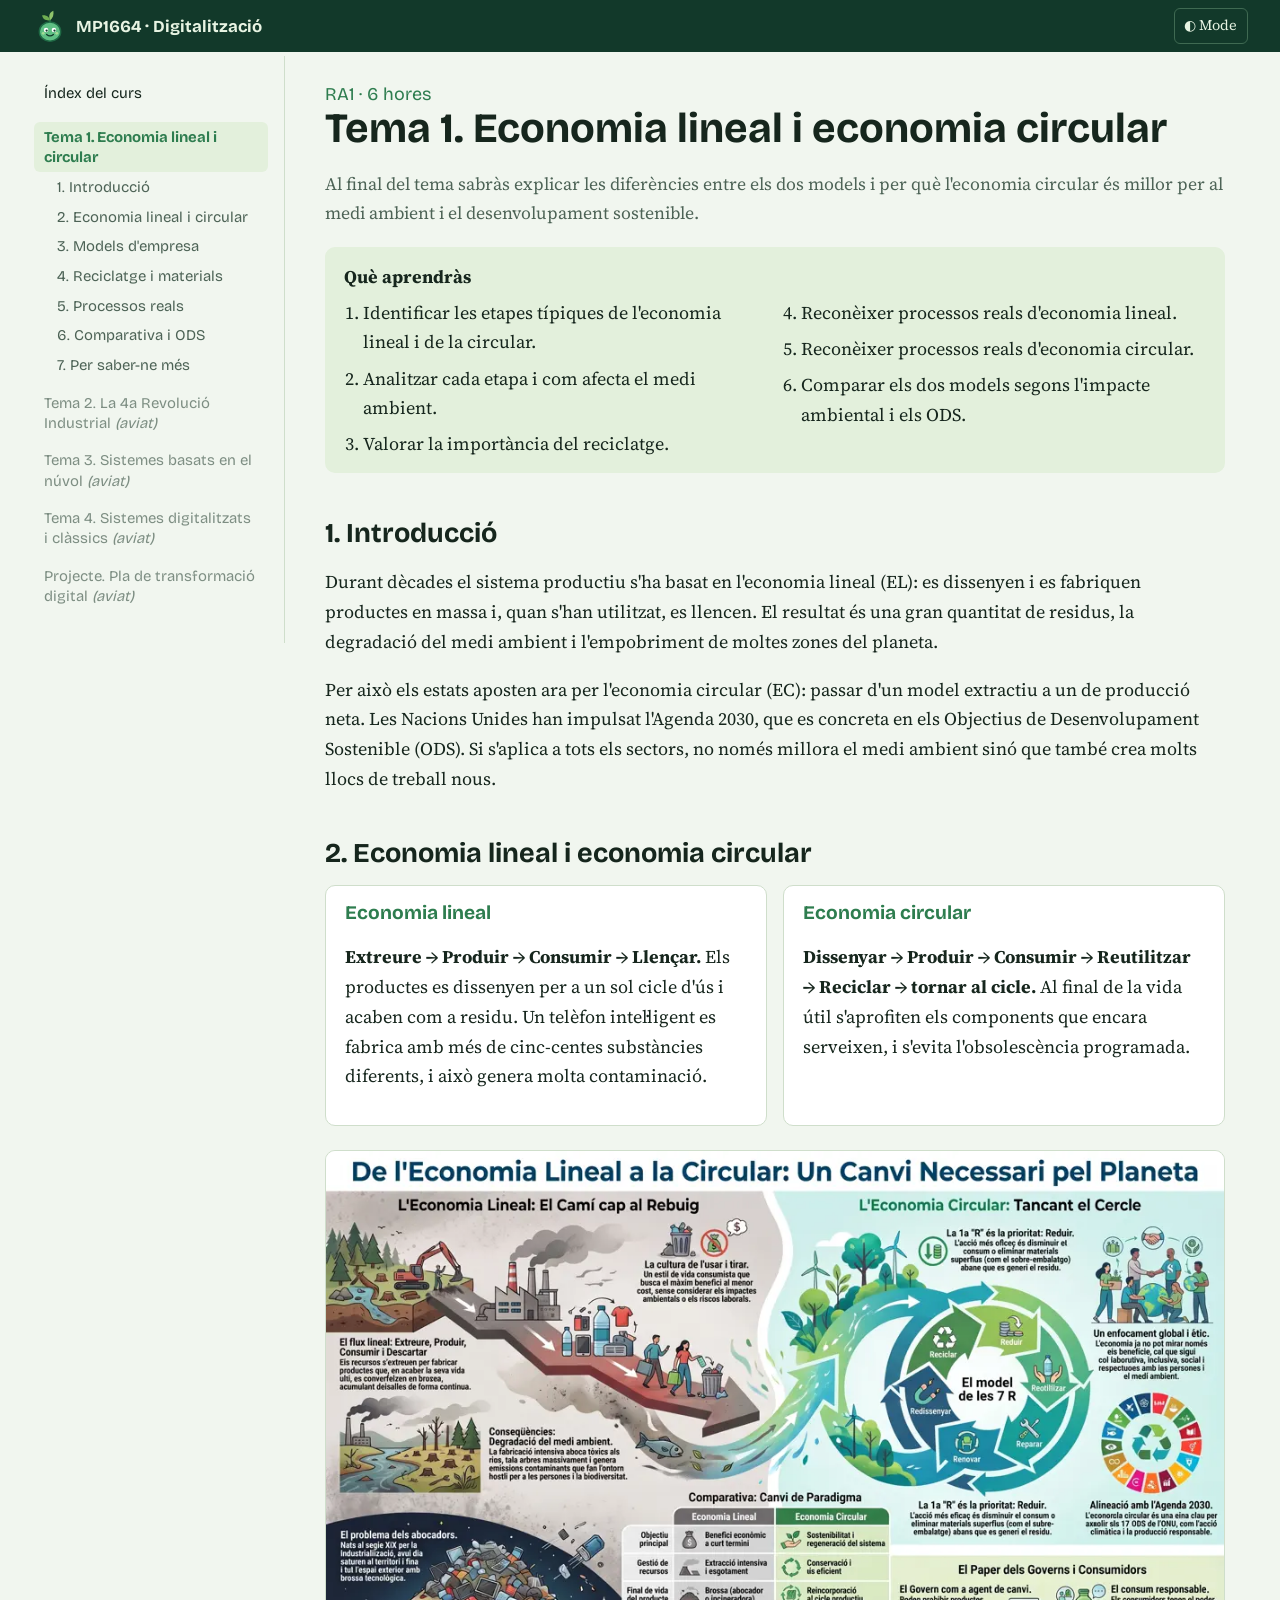
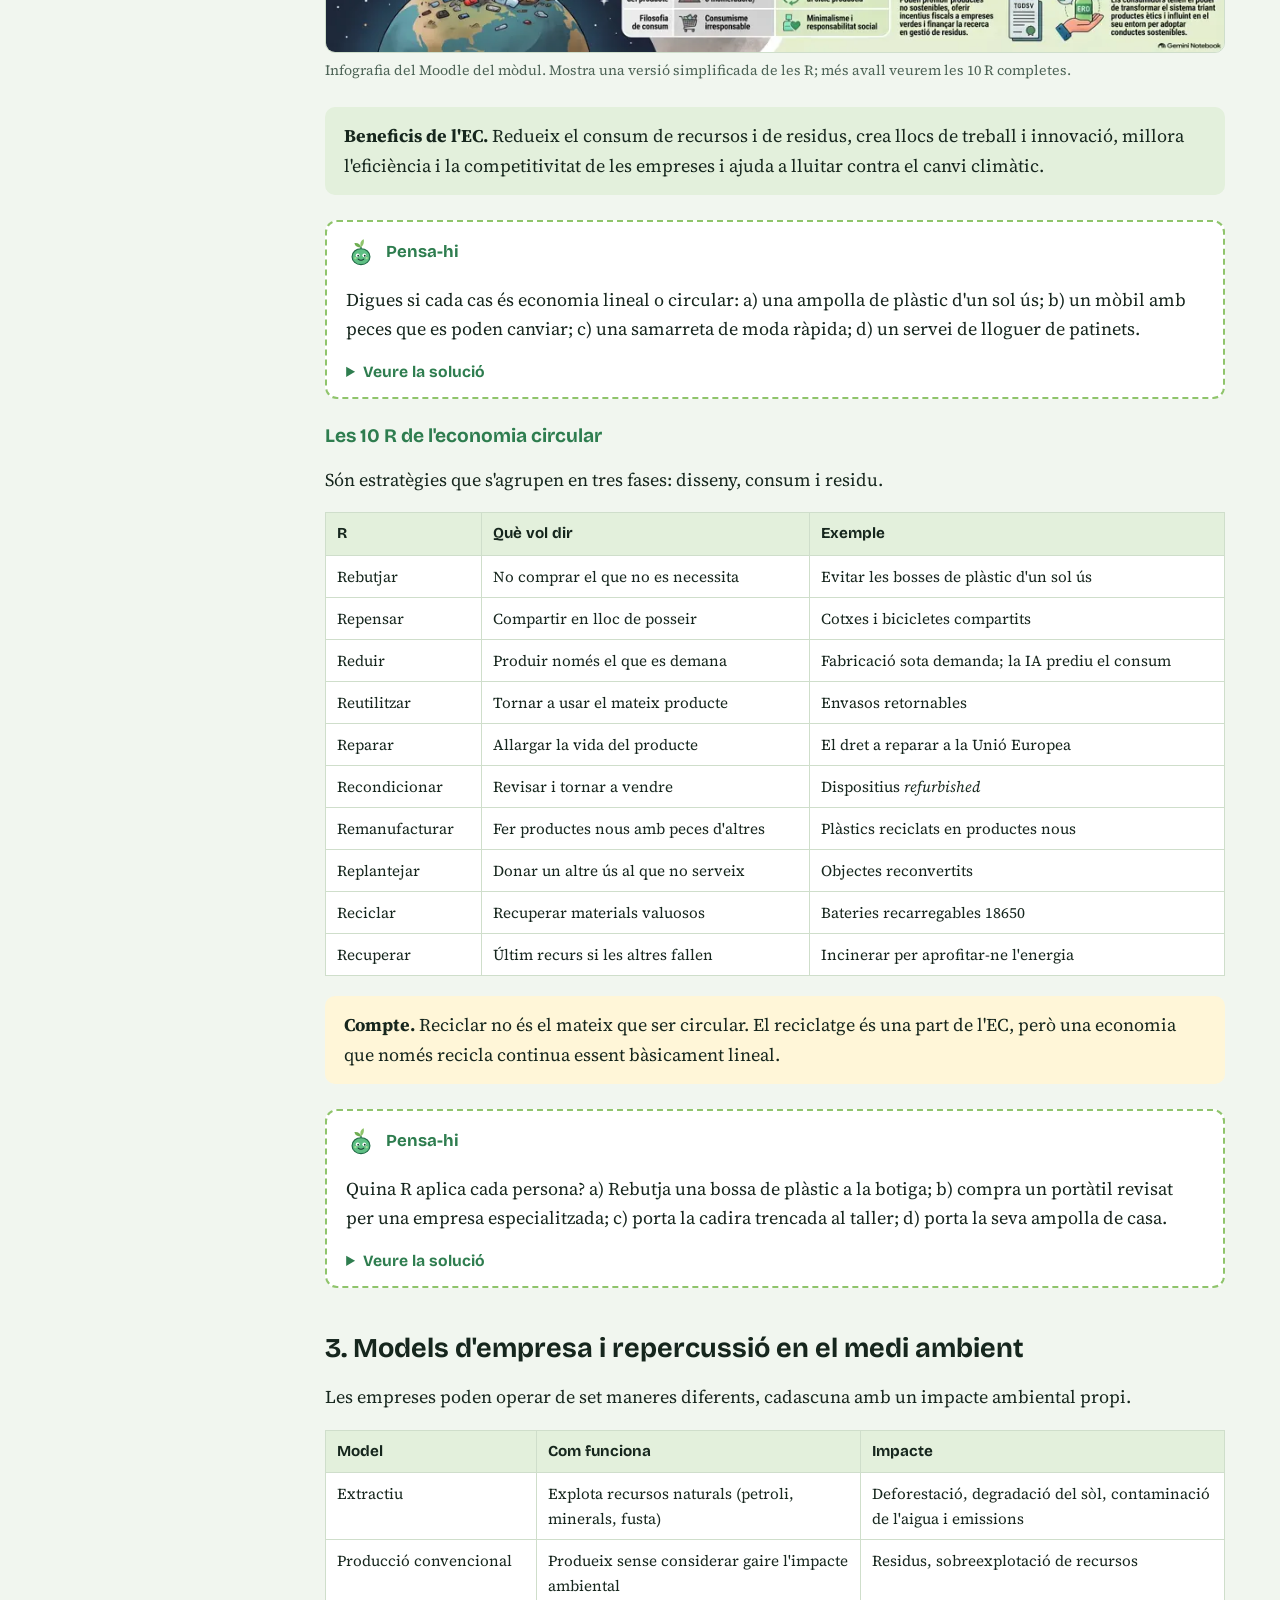
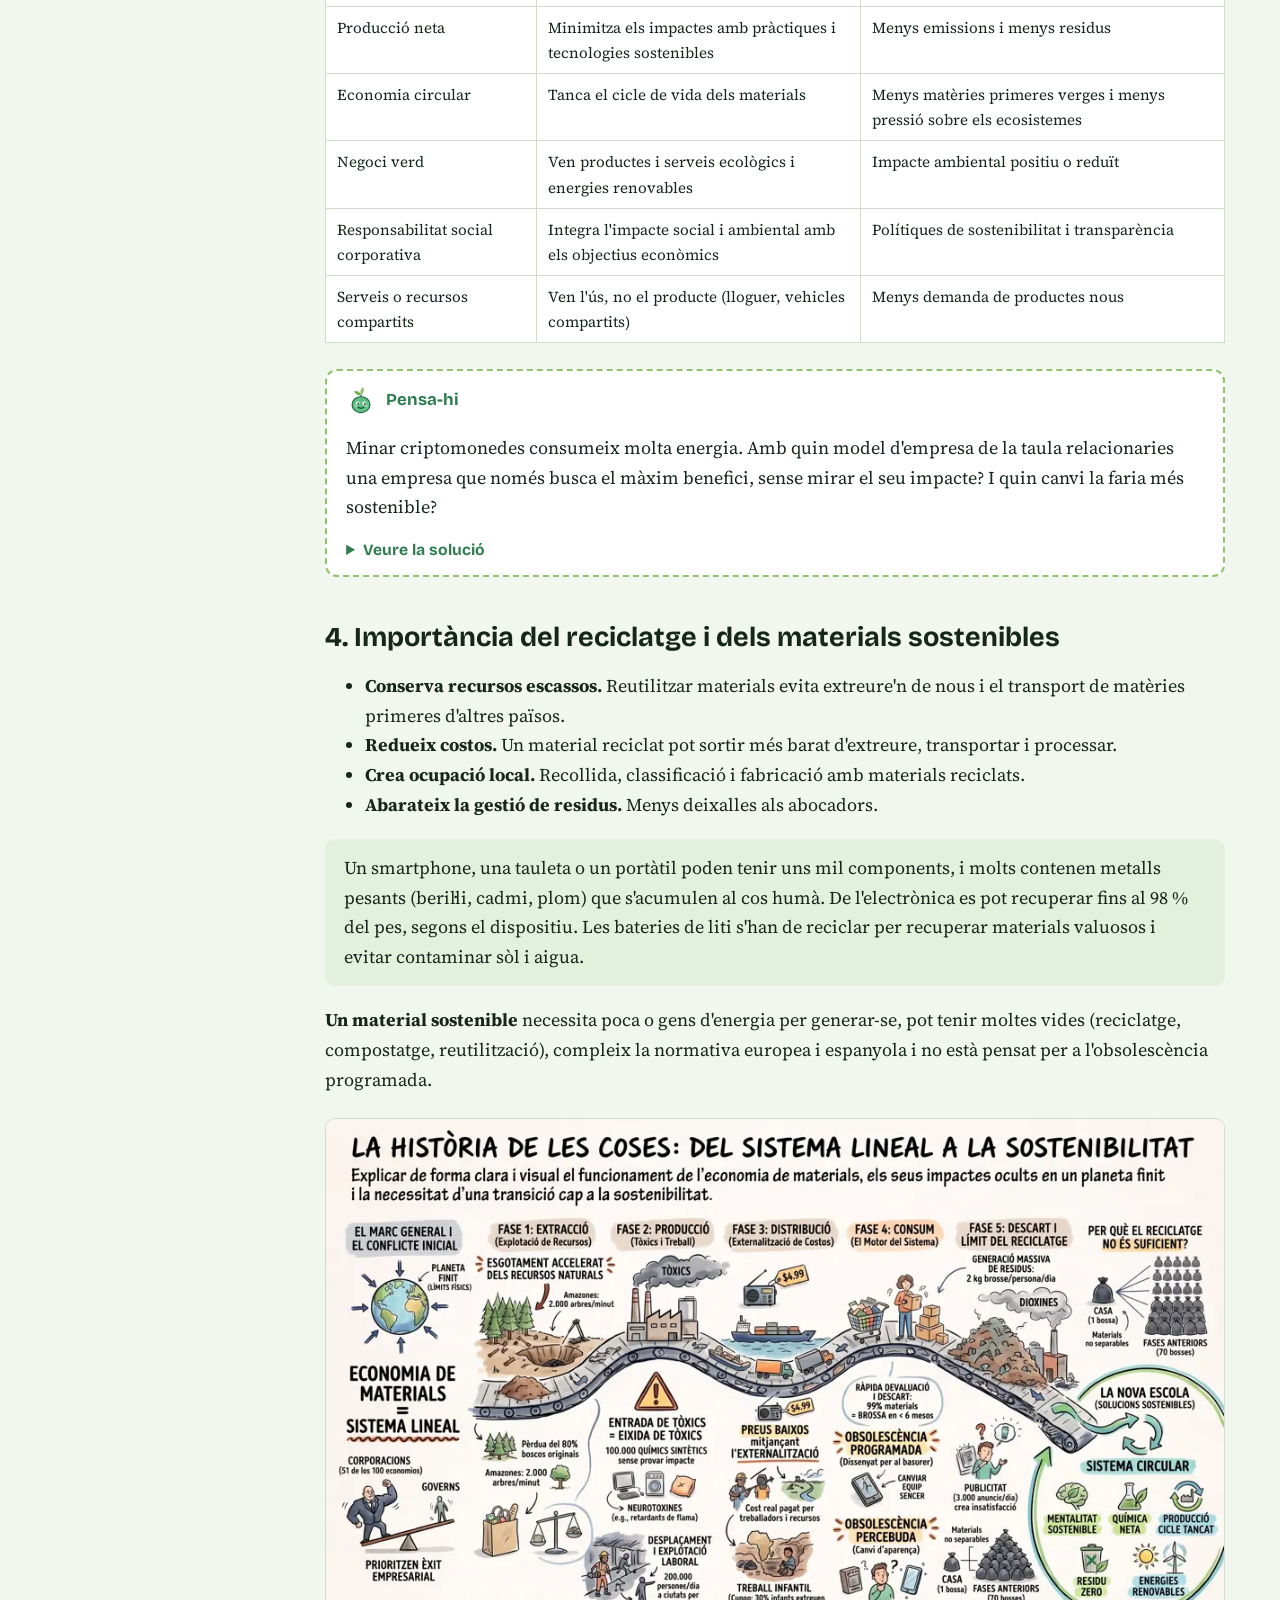
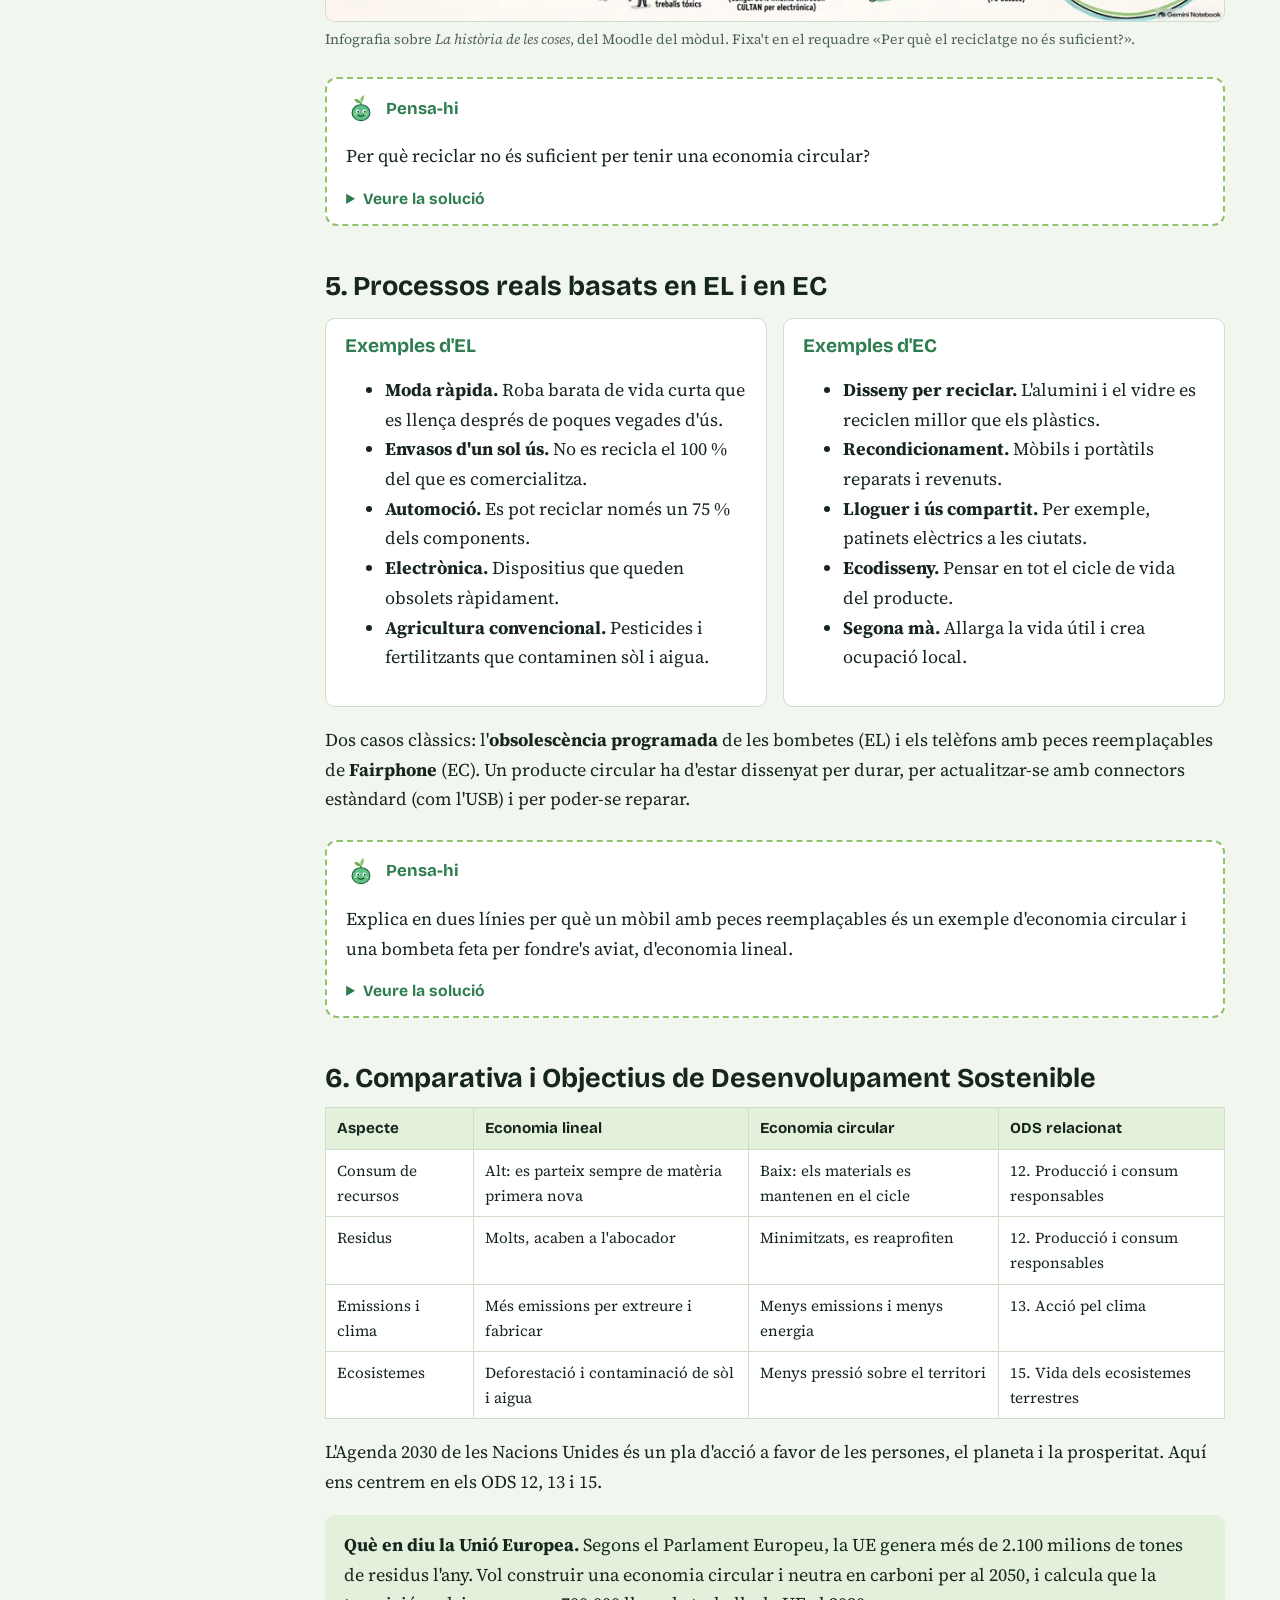
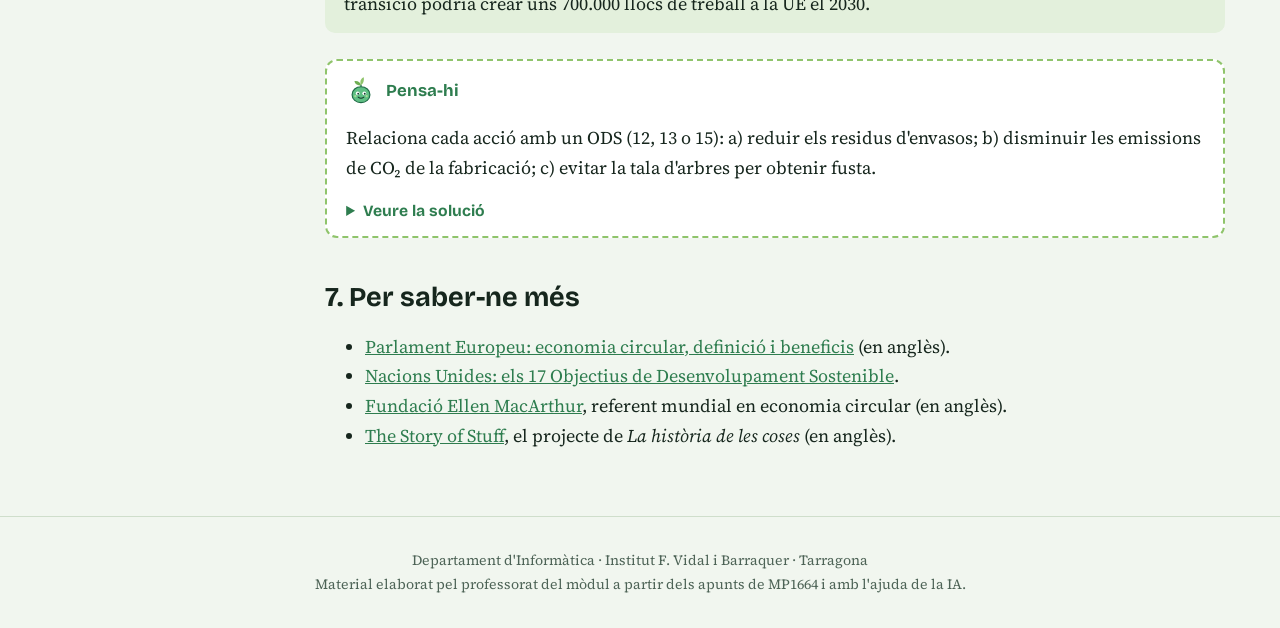
==== tema-1/index.html @ 745e25fe "primera versió de la web amb el tema 1" ====
<!DOCTYPE html>
<html lang="ca"><head><meta charset="utf-8">
<link rel="icon" href="../assets/img/brot.svg" type="image/svg+xml">
<meta name="viewport" content="width=device-width, initial-scale=1, viewport-fit=cover">
<title>Tema 1. Economia lineal i circular | MP1664</title>
<link rel="stylesheet" href="https://fonts.googleapis.com/css2?family=Bricolage+Grotesque:wght@500;700&family=Source+Serif+4:wght@400;600&display=swap">
<link rel="stylesheet" href="../assets/css/estils.css">
</head>
<body>
<svg width="0" height="0" style="position:absolute" aria-hidden="true"><symbol id="brot" viewBox="0 0 64 64">
<path d="M32 22c-3-8-1-14 6-17 1 8-1 13-6 17z" fill="#8fc46b"/><path d="M32 22c-1-6-6-10-14-9 1 7 7 10 14 9z" fill="#6fae52"/><path d="M32 22v7" stroke="#2e7d4f" stroke-width="2.5" stroke-linecap="round"/>
<ellipse cx="32" cy="42" rx="19" ry="17" fill="#5fbf84" stroke="#1f6a45" stroke-width="2.5"/>
<circle cx="25" cy="39" r="4" fill="#fff"/><circle cx="39" cy="39" r="4" fill="#fff"/><circle cx="26" cy="40" r="2" fill="#12392a"/><circle cx="40" cy="40" r="2" fill="#12392a"/>
<path d="M26 47q6 5 12 0" stroke="#12392a" stroke-width="2.2" fill="none" stroke-linecap="round"/><circle cx="20" cy="45" r="2.5" fill="#b6e39a" opacity=".8"/><circle cx="44" cy="45" r="2.5" fill="#b6e39a" opacity=".8"/></symbol></svg>
<header class="top">
<button id="mb" aria-label="Obre o tanca el menú">☰</button>
<a class="brand" href="../"><svg width="36" height="36" role="img" aria-label="Brot, la mascota del mòdul"><use href="#brot"/></svg>MP1664 · Digitalització</a>
<button id="th" aria-label="Canvia el mode clar o fosc">◐ Mode</button>
</header>
<div class="shell">
<aside id="side" aria-label="Navegació del curs">
<a href="../">Índex del curs</a>
<a class="t" href="../tema-1/" aria-current="page">Tema 1. Economia lineal i circular</a>
<div class="sub"><a href="../tema-1/#s1">1. Introducció</a><a href="../tema-1/#s2">2. Economia lineal i circular</a><a href="../tema-1/#s3">3. Models d'empresa</a><a href="../tema-1/#s4">4. Reciclatge i materials</a><a href="../tema-1/#s5">5. Processos reals</a><a href="../tema-1/#s6">6. Comparativa i ODS</a><a href="../tema-1/#s7">7. Per saber-ne més</a></div>
<div class="soon">Tema 2. La 4a Revolució Industrial <i>(aviat)</i></div>
<div class="soon">Tema 3. Sistemes basats en el núvol <i>(aviat)</i></div>
<div class="soon">Tema 4. Sistemes digitalitzats i clàssics <i>(aviat)</i></div>
<div class="soon">Projecte. Pla de transformació digital <i>(aviat)</i></div>
</aside>
<main><article class="pad">
<p class="sans" style="margin:0;color:var(--g)">RA1 · 6 hores</p>
<h1>Tema 1. Economia lineal i economia circular</h1>
<p class="lead">Al final del tema sabràs explicar les diferències entre els dos models i per què l'economia circular és millor per al medi ambient i el desenvolupament sostenible.</p>
<div class="box"><b>Què aprendràs</b>
<ol class="rs" style="margin:.4rem 0 0"><li>Identificar les etapes típiques de l'economia lineal i de la circular.</li><li>Analitzar cada etapa i com afecta el medi ambient.</li><li>Valorar la importància del reciclatge.</li><li>Reconèixer processos reals d'economia lineal.</li><li>Reconèixer processos reals d'economia circular.</li><li>Comparar els dos models segons l'impacte ambiental i els ODS.</li></ol></div>

<h2 id="s1">1. Introducció</h2>
<p>Durant dècades el sistema productiu s'ha basat en l'economia lineal (EL): es dissenyen i es fabriquen productes en massa i, quan s'han utilitzat, es llencen. El resultat és una gran quantitat de residus, la degradació del medi ambient i l'empobriment de moltes zones del planeta.</p>
<p>Per això els estats aposten ara per l'economia circular (EC): passar d'un model extractiu a un de producció neta. Les Nacions Unides han impulsat l'Agenda 2030, que es concreta en els Objectius de Desenvolupament Sostenible (ODS). Si s'aplica a tots els sectors, no només millora el medi ambient sinó que també crea molts llocs de treball nous.</p>

<h2 id="s2">2. Economia lineal i economia circular</h2>
<div class="cmp">
<div><h3>Economia lineal</h3><p><b>Extreure → Produir → Consumir → Llençar.</b> Els productes es dissenyen per a un sol cicle d'ús i acaben com a residu. Un telèfon intel·ligent es fabrica amb més de cinc-centes substàncies diferents, i això genera molta contaminació.</p></div>
<div><h3>Economia circular</h3><p><b>Dissenyar → Produir → Consumir → Reutilitzar → Reciclar → tornar al cicle.</b> Al final de la vida útil s'aprofiten els components que encara serveixen, i s'evita l'obsolescència programada.</p></div></div>
<figure><img src="../assets/img/economia-lineal-vs-circular.webp" alt="Infografia que compara el camí de l'economia lineal (extreure, produir, consumir i descartar) amb el cercle de l'economia circular, amb una taula comparativa" loading="lazy"><figcaption>Infografia del Moodle del mòdul. Mostra una versió simplificada de les R; més avall veurem les 10 R completes.</figcaption></figure>
<div class="box"><b>Beneficis de l'EC.</b> Redueix el consum de recursos i de residus, crea llocs de treball i innovació, millora l'eficiència i la competitivitat de les empreses i ajuda a lluitar contra el canvi climàtic.</div>
<div class="ex"><div class="h"><svg width="30" height="30" aria-hidden="true"><use href="#brot"/></svg>Pensa-hi</div>
<p>Digues si cada cas és economia lineal o circular: a) una ampolla de plàstic d'un sol ús; b) un mòbil amb peces que es poden canviar; c) una samarreta de moda ràpida; d) un servei de lloguer de patinets.</p>
<details><summary>Veure la solució</summary><div>a) Lineal. b) Circular. c) Lineal. d) Circular: es comparteix el producte en lloc de fabricar-ne un per persona.</div></details></div>

<h3>Les 10 R de l'economia circular</h3>
<p>Són estratègies que s'agrupen en tres fases: disseny, consum i residu.</p>
<div class="scroll"><table><tr><th>R</th><th>Què vol dir</th><th>Exemple</th></tr>
<tr><td>Rebutjar</td><td>No comprar el que no es necessita</td><td>Evitar les bosses de plàstic d'un sol ús</td></tr>
<tr><td>Repensar</td><td>Compartir en lloc de posseir</td><td>Cotxes i bicicletes compartits</td></tr>
<tr><td>Reduir</td><td>Produir només el que es demana</td><td>Fabricació sota demanda; la IA prediu el consum</td></tr>
<tr><td>Reutilitzar</td><td>Tornar a usar el mateix producte</td><td>Envasos retornables</td></tr>
<tr><td>Reparar</td><td>Allargar la vida del producte</td><td>El dret a reparar a la Unió Europea</td></tr>
<tr><td>Recondicionar</td><td>Revisar i tornar a vendre</td><td>Dispositius <i>refurbished</i></td></tr>
<tr><td>Remanufacturar</td><td>Fer productes nous amb peces d'altres</td><td>Plàstics reciclats en productes nous</td></tr>
<tr><td>Replantejar</td><td>Donar un altre ús al que no serveix</td><td>Objectes reconvertits</td></tr>
<tr><td>Reciclar</td><td>Recuperar materials valuosos</td><td>Bateries recarregables 18650</td></tr>
<tr><td>Recuperar</td><td>Últim recurs si les altres fallen</td><td>Incinerar per aprofitar-ne l'energia</td></tr></table></div>
<div class="box w"><b>Compte.</b> Reciclar no és el mateix que ser circular. El reciclatge és una part de l'EC, però una economia que només recicla continua essent bàsicament lineal.</div>
<div class="ex"><div class="h"><svg width="30" height="30" aria-hidden="true"><use href="#brot"/></svg>Pensa-hi</div>
<p>Quina R aplica cada persona? a) Rebutja una bossa de plàstic a la botiga; b) compra un portàtil revisat per una empresa especialitzada; c) porta la cadira trencada al taller; d) porta la seva ampolla de casa.</p>
<details><summary>Veure la solució</summary><div>a) Rebutjar. b) Recondicionar. c) Reparar. d) Reutilitzar.</div></details></div>

<h2 id="s3">3. Models d'empresa i repercussió en el medi ambient</h2>
<p>Les empreses poden operar de set maneres diferents, cadascuna amb un impacte ambiental propi.</p>
<div class="scroll"><table><tr><th>Model</th><th>Com funciona</th><th>Impacte</th></tr>
<tr><td>Extractiu</td><td>Explota recursos naturals (petroli, minerals, fusta)</td><td>Deforestació, degradació del sòl, contaminació de l'aigua i emissions</td></tr>
<tr><td>Producció convencional</td><td>Produeix sense considerar gaire l'impacte ambiental</td><td>Residus, sobreexplotació de recursos</td></tr>
<tr><td>Producció neta</td><td>Minimitza els impactes amb pràctiques i tecnologies sostenibles</td><td>Menys emissions i menys residus</td></tr>
<tr><td>Economia circular</td><td>Tanca el cicle de vida dels materials</td><td>Menys matèries primeres verges i menys pressió sobre els ecosistemes</td></tr>
<tr><td>Negoci verd</td><td>Ven productes i serveis ecològics i energies renovables</td><td>Impacte ambiental positiu o reduït</td></tr>
<tr><td>Responsabilitat social corporativa</td><td>Integra l'impacte social i ambiental amb els objectius econòmics</td><td>Polítiques de sostenibilitat i transparència</td></tr>
<tr><td>Serveis o recursos compartits</td><td>Ven l'ús, no el producte (lloguer, vehicles compartits)</td><td>Menys demanda de productes nous</td></tr></table></div>
<div class="ex"><div class="h"><svg width="30" height="30" aria-hidden="true"><use href="#brot"/></svg>Pensa-hi</div>
<p>Minar criptomonedes consumeix molta energia. Amb quin model d'empresa de la taula relacionaries una empresa que només busca el màxim benefici, sense mirar el seu impacte? I quin canvi la faria més sostenible?</p>
<details><summary>Veure la solució</summary><div>Amb el model de producció convencional (o l'extractiu, si depèn de recursos naturals). Seria més sostenible si adoptés energies renovables i equips més eficients, és a dir, un model de producció neta.</div></details></div>

<h2 id="s4">4. Importància del reciclatge i dels materials sostenibles</h2>
<ul><li><b>Conserva recursos escassos.</b> Reutilitzar materials evita extreure'n de nous i el transport de matèries primeres d'altres països.</li><li><b>Redueix costos.</b> Un material reciclat pot sortir més barat d'extreure, transportar i processar.</li><li><b>Crea ocupació local.</b> Recollida, classificació i fabricació amb materials reciclats.</li><li><b>Abarateix la gestió de residus.</b> Menys deixalles als abocadors.</li></ul>
<div class="box">Un smartphone, una tauleta o un portàtil poden tenir uns mil components, i molts contenen metalls pesants (beril·li, cadmi, plom) que s'acumulen al cos humà. De l'electrònica es pot recuperar fins al 98 % del pes, segons el dispositiu. Les bateries de liti s'han de reciclar per recuperar materials valuosos i evitar contaminar sòl i aigua.</div>
<p><b>Un material sostenible</b> necessita poca o gens d'energia per generar-se, pot tenir moltes vides (reciclatge, compostatge, reutilització), compleix la normativa europea i espanyola i no està pensat per a l'obsolescència programada.</p>
<figure><img src="../assets/img/la-historia-de-les-coses.webp" alt="Infografia de La història de les coses: les cinc fases del sistema lineal (extracció, producció, distribució, consum i descart) i per què el reciclatge no és suficient" loading="lazy"><figcaption>Infografia sobre <i>La història de les coses</i>, del Moodle del mòdul. Fixa't en el requadre «Per què el reciclatge no és suficient?».</figcaption></figure>
<div class="ex"><div class="h"><svg width="30" height="30" aria-hidden="true"><use href="#brot"/></svg>Pensa-hi</div>
<p>Per què reciclar no és suficient per tenir una economia circular?</p>
<details><summary>Veure la solució</summary><div>Perquè quan es recicla el producte ja s'ha extret, fabricat i transportat, i molts materials no es poden separar bé. L'economia circular actua abans: redueix, reutilitza i repara, i només al final recicla.</div></details></div>

<h2 id="s5">5. Processos reals basats en EL i en EC</h2>
<div class="cmp">
<div><h3>Exemples d'EL</h3><ul><li><b>Moda ràpida.</b> Roba barata de vida curta que es llença després de poques vegades d'ús.</li><li><b>Envasos d'un sol ús.</b> No es recicla el 100 % del que es comercialitza.</li><li><b>Automoció.</b> Es pot reciclar només un 75 % dels components.</li><li><b>Electrònica.</b> Dispositius que queden obsolets ràpidament.</li><li><b>Agricultura convencional.</b> Pesticides i fertilitzants que contaminen sòl i aigua.</li></ul></div>
<div><h3>Exemples d'EC</h3><ul><li><b>Disseny per reciclar.</b> L'alumini i el vidre es reciclen millor que els plàstics.</li><li><b>Recondicionament.</b> Mòbils i portàtils reparats i revenuts.</li><li><b>Lloguer i ús compartit.</b> Per exemple, patinets elèctrics a les ciutats.</li><li><b>Ecodisseny.</b> Pensar en tot el cicle de vida del producte.</li><li><b>Segona mà.</b> Allarga la vida útil i crea ocupació local.</li></ul></div></div>
<p>Dos casos clàssics: l'<b>obsolescència programada</b> de les bombetes (EL) i els telèfons amb peces reemplaçables de <b>Fairphone</b> (EC). Un producte circular ha d'estar dissenyat per durar, per actualitzar-se amb connectors estàndard (com l'USB) i per poder-se reparar.</p>
<div class="ex"><div class="h"><svg width="30" height="30" aria-hidden="true"><use href="#brot"/></svg>Pensa-hi</div>
<p>Explica en dues línies per què un mòbil amb peces reemplaçables és un exemple d'economia circular i una bombeta feta per fondre's aviat, d'economia lineal.</p>
<details><summary>Veure la solució</summary><div>El mòbil es pot reparar i actualitzar, així que el producte dura més i genera menys residu. La bombeta amb obsolescència programada es dissenya per acabar-se i substituir-se, de manera que es compra, s'usa poc i es llença.</div></details></div>

<h2 id="s6">6. Comparativa i Objectius de Desenvolupament Sostenible</h2>
<div class="scroll"><table><tr><th>Aspecte</th><th>Economia lineal</th><th>Economia circular</th><th>ODS relacionat</th></tr>
<tr><td>Consum de recursos</td><td>Alt: es parteix sempre de matèria primera nova</td><td>Baix: els materials es mantenen en el cicle</td><td>12. Producció i consum responsables</td></tr>
<tr><td>Residus</td><td>Molts, acaben a l'abocador</td><td>Minimitzats, es reaprofiten</td><td>12. Producció i consum responsables</td></tr>
<tr><td>Emissions i clima</td><td>Més emissions per extreure i fabricar</td><td>Menys emissions i menys energia</td><td>13. Acció pel clima</td></tr>
<tr><td>Ecosistemes</td><td>Deforestació i contaminació de sòl i aigua</td><td>Menys pressió sobre el territori</td><td>15. Vida dels ecosistemes terrestres</td></tr></table></div>
<p>L'Agenda 2030 de les Nacions Unides és un pla d'acció a favor de les persones, el planeta i la prosperitat. Aquí ens centrem en els ODS 12, 13 i 15.</p>
<div class="box"><b>Què en diu la Unió Europea.</b> Segons el Parlament Europeu, la UE genera més de 2.100 milions de tones de residus l'any. Vol construir una economia circular i neutra en carboni per al 2050, i calcula que la transició podria crear uns 700.000 llocs de treball a la UE el 2030.</div>
<div class="ex"><div class="h"><svg width="30" height="30" aria-hidden="true"><use href="#brot"/></svg>Pensa-hi</div>
<p>Relaciona cada acció amb un ODS (12, 13 o 15): a) reduir els residus d'envasos; b) disminuir les emissions de CO₂ de la fabricació; c) evitar la tala d'arbres per obtenir fusta.</p>
<details><summary>Veure la solució</summary><div>a) ODS 12, Producció i consum responsables. b) ODS 13, Acció pel clima. c) ODS 15, Vida dels ecosistemes terrestres.</div></details></div>

<h2 id="s7">7. Per saber-ne més</h2>
<ul>
<li><a href="https://www.europarl.europa.eu/topics/en/article/20151201STO05603/circular-economy-definition-importance-and-benefits" target="_blank" rel="noopener">Parlament Europeu: economia circular, definició i beneficis</a> (en anglès).</li>
<li><a href="https://sdgs.un.org/goals" target="_blank" rel="noopener">Nacions Unides: els 17 Objectius de Desenvolupament Sostenible</a>.</li>
<li><a href="https://www.ellenmacarthurfoundation.org/" target="_blank" rel="noopener">Fundació Ellen MacArthur</a>, referent mundial en economia circular (en anglès).</li>
<li><a href="https://storyofstuff.org/" target="_blank" rel="noopener">The Story of Stuff</a>, el projecte de <i>La història de les coses</i> (en anglès).</li></ul>
</article></main></div>
<footer>Departament d'Informàtica · Institut F. Vidal i Barraquer · Tarragona<br>Material elaborat pel professorat del mòdul a partir dels apunts de MP1664 i amb l'ajuda de la IA.</footer>
<script src="../assets/js/main.js"></script>
</body></html>
---- assets/css/estils.css ----
:root{--bg:#f1f6ef;--card:#fff;--ink:#16261d;--mute:#4d6356;--deep:#12392a;--g:#2e7d4f;--g2:#8fc46b;--line:#cfdecb;--hl:#e3f0dc;--warn:#fff6d8;box-sizing:border-box;padding-top:env(safe-area-inset-top,0px);padding-bottom:env(safe-area-inset-bottom,0px)}
@media(prefers-color-scheme:dark){:root:not([data-theme="light"]){--bg:#0e1a14;--card:#15271d;--ink:#e5f0e6;--mute:#9db5a4;--deep:#07130d;--g:#5fbf84;--g2:#9fd77a;--line:#27402f;--hl:#1b3326;--warn:#33300f}}
:root[data-theme="dark"]{--bg:#0e1a14;--card:#15271d;--ink:#e5f0e6;--mute:#9db5a4;--deep:#07130d;--g:#5fbf84;--g2:#9fd77a;--line:#27402f;--hl:#1b3326;--warn:#33300f}
html{scroll-padding-top:calc(env(safe-area-inset-top,0px) + 70px)}
*{box-sizing:border-box}
body{margin:0;background:var(--bg);color:var(--ink);font:18px/1.65 "Source Serif 4",Georgia,serif}
h1,h2,h3,.sans{font-family:"Bricolage Grotesque","Segoe UI",system-ui,sans-serif;line-height:1.15}
a{color:var(--g)}:focus-visible{outline:3px solid var(--g2);outline-offset:2px}
header.top{position:sticky;top:env(safe-area-inset-top,0px);z-index:5;background:var(--deep);color:#e8f4e3;display:flex;gap:.7rem;align-items:center;padding:.5rem clamp(.8rem,3vw,2rem)}
header.top .brand{color:inherit;text-decoration:none;font:700 1.05rem "Bricolage Grotesque",system-ui,sans-serif;margin-right:auto;display:flex;align-items:center;gap:.5rem}
header.top button{color:#e8f4e3;background:none;border:1px solid #3f6a52;font:inherit;font-size:.9rem;cursor:pointer;padding:.3rem .6rem;border-radius:6px}
#mb{display:none}
.shell{display:grid;grid-template-columns:270px 1fr;max-width:1250px;margin:0 auto}
aside#side{position:sticky;top:calc(env(safe-area-inset-top,0px) + 56px);align-self:start;max-height:calc(100vh - 60px);overflow:auto;padding:1.4rem 1rem 2rem 1.2rem;border-right:1px solid var(--line);font:.93rem/1.35 "Bricolage Grotesque",system-ui,sans-serif}
aside a{display:block;color:var(--ink);text-decoration:none;padding:.3rem .6rem;border-radius:6px}
aside a:hover{background:var(--hl)}aside a[aria-current]{background:var(--hl);font-weight:700;color:var(--g)}
aside .t{font-weight:700;margin-top:.9rem}aside .sub a{padding-left:1.4rem;color:var(--mute)}
aside .soon{padding:.3rem .6rem;color:var(--mute);opacity:.7;margin-top:.5rem}
main{padding:0 clamp(1rem,4vw,2.5rem) 3rem;min-width:0}
.hero{background:var(--deep);color:#e8f4e3;margin:0 calc(-1*clamp(1rem,4vw,2.5rem));padding:2.6rem clamp(1rem,4vw,2.5rem);display:grid;grid-template-columns:1.1fr 1fr;gap:2rem;align-items:center}
.hero h1{font-size:clamp(2rem,4.5vw,3.1rem);margin:.2rem 0 1rem}.hero p{color:#cfe3cb;max-width:34em}
.btn{display:inline-block;background:var(--g2);color:#10281c;padding:.65rem 1.2rem;border-radius:999px;font:700 1rem "Bricolage Grotesque",system-ui,sans-serif;text-decoration:none}
.stats{display:flex;flex-wrap:wrap;gap:1rem 2.2rem;margin:1.8rem 0 0;padding:0;list-style:none}
.stats b{display:block;font:700 2rem "Bricolage Grotesque",system-ui,sans-serif;color:var(--g2)}.stats span{font-size:.9rem;color:#b9d2b8}
h2{font-size:1.7rem;margin:2.8rem 0 .8rem}h3{font-size:1.2rem;margin:1.6rem 0 .4rem;color:var(--g)}
.ra{background:var(--card);border:1px solid var(--line);border-left:6px solid var(--g);border-radius:10px;padding:1rem 1.3rem;margin:1rem 0}
.ra.soonc{border-left-color:var(--line);opacity:.75}.ra h3{margin:0 0 .2rem;color:var(--ink)}.ra small{color:var(--mute);font-family:"Bricolage Grotesque",system-ui,sans-serif}
.bar{display:flex;height:2.4rem;border-radius:8px;overflow:hidden;font:600 .85rem "Bricolage Grotesque",system-ui,sans-serif;margin:.8rem 0}
.bar span{display:flex;align-items:center;justify-content:center;color:#fff;min-width:0;overflow:hidden;white-space:nowrap}
.pad{padding-top:2rem}.pad h1{font-size:clamp(1.9rem,4vw,2.6rem);margin:0 0 .5rem}.lead{color:var(--mute);font-size:1.1rem}
.box{background:var(--hl);border-radius:10px;padding:.9rem 1.2rem;margin:1.2rem 0}.box.w{background:var(--warn)}
.cmp{display:grid;grid-template-columns:1fr 1fr;gap:1rem;margin:1rem 0}
.cmp>div{background:var(--card);border:1px solid var(--line);border-radius:10px;padding:1rem 1.2rem}.cmp h3{margin-top:0}
.scroll{overflow-x:auto}table{border-collapse:collapse;width:100%;font-size:.95rem;background:var(--card)}
th,td{border:1px solid var(--line);padding:.5rem .7rem;text-align:left;vertical-align:top}th{background:var(--hl);font-family:"Bricolage Grotesque",system-ui,sans-serif}
.rs{columns:2;column-gap:2rem;padding-left:1.2rem}.rs li{margin-bottom:.4rem;break-inside:avoid}
figure{margin:1.5rem 0}figure img{width:100%;height:auto;border-radius:10px;border:1px solid var(--line);display:block}figcaption{font-size:.88rem;color:var(--mute);margin-top:.4rem}
.ex{background:var(--card);border:2px dashed var(--g2);border-radius:12px;padding:.9rem 1.2rem 1rem;margin:1.6rem 0}
.ex .h{display:flex;align-items:center;gap:.6rem;font:700 1.05rem "Bricolage Grotesque",system-ui,sans-serif;color:var(--g)}
.ex ol,.ex ul{margin:.5rem 0}
details{margin-top:.6rem}summary{cursor:pointer;font:700 .98rem "Bricolage Grotesque",system-ui,sans-serif;color:var(--g)}
details>div{background:var(--hl);border-radius:8px;padding:.6rem 1rem;margin-top:.5rem}
.say{display:flex;gap:.8rem;align-items:center;background:#1b4a36;border-radius:14px;padding:.7rem 1rem;color:#e8f4e3;margin-top:1.4rem;max-width:34em}
footer{text-align:center;color:var(--mute);font-size:.88rem;padding:2rem 1rem;border-top:1px solid var(--line)}
@media(max-width:860px){.shell{grid-template-columns:1fr}#mb{display:block}aside#side{display:none;position:static;max-height:none;border-right:0;border-bottom:1px solid var(--line)}aside#side.open{display:block}.hero,.cmp{grid-template-columns:1fr}.rs{columns:1}}
@media(prefers-reduced-motion:no-preference){.loop{animation:spin 30s linear infinite;transform-origin:150px 215px}@keyframes spin{to{transform:rotate(360deg)}}}
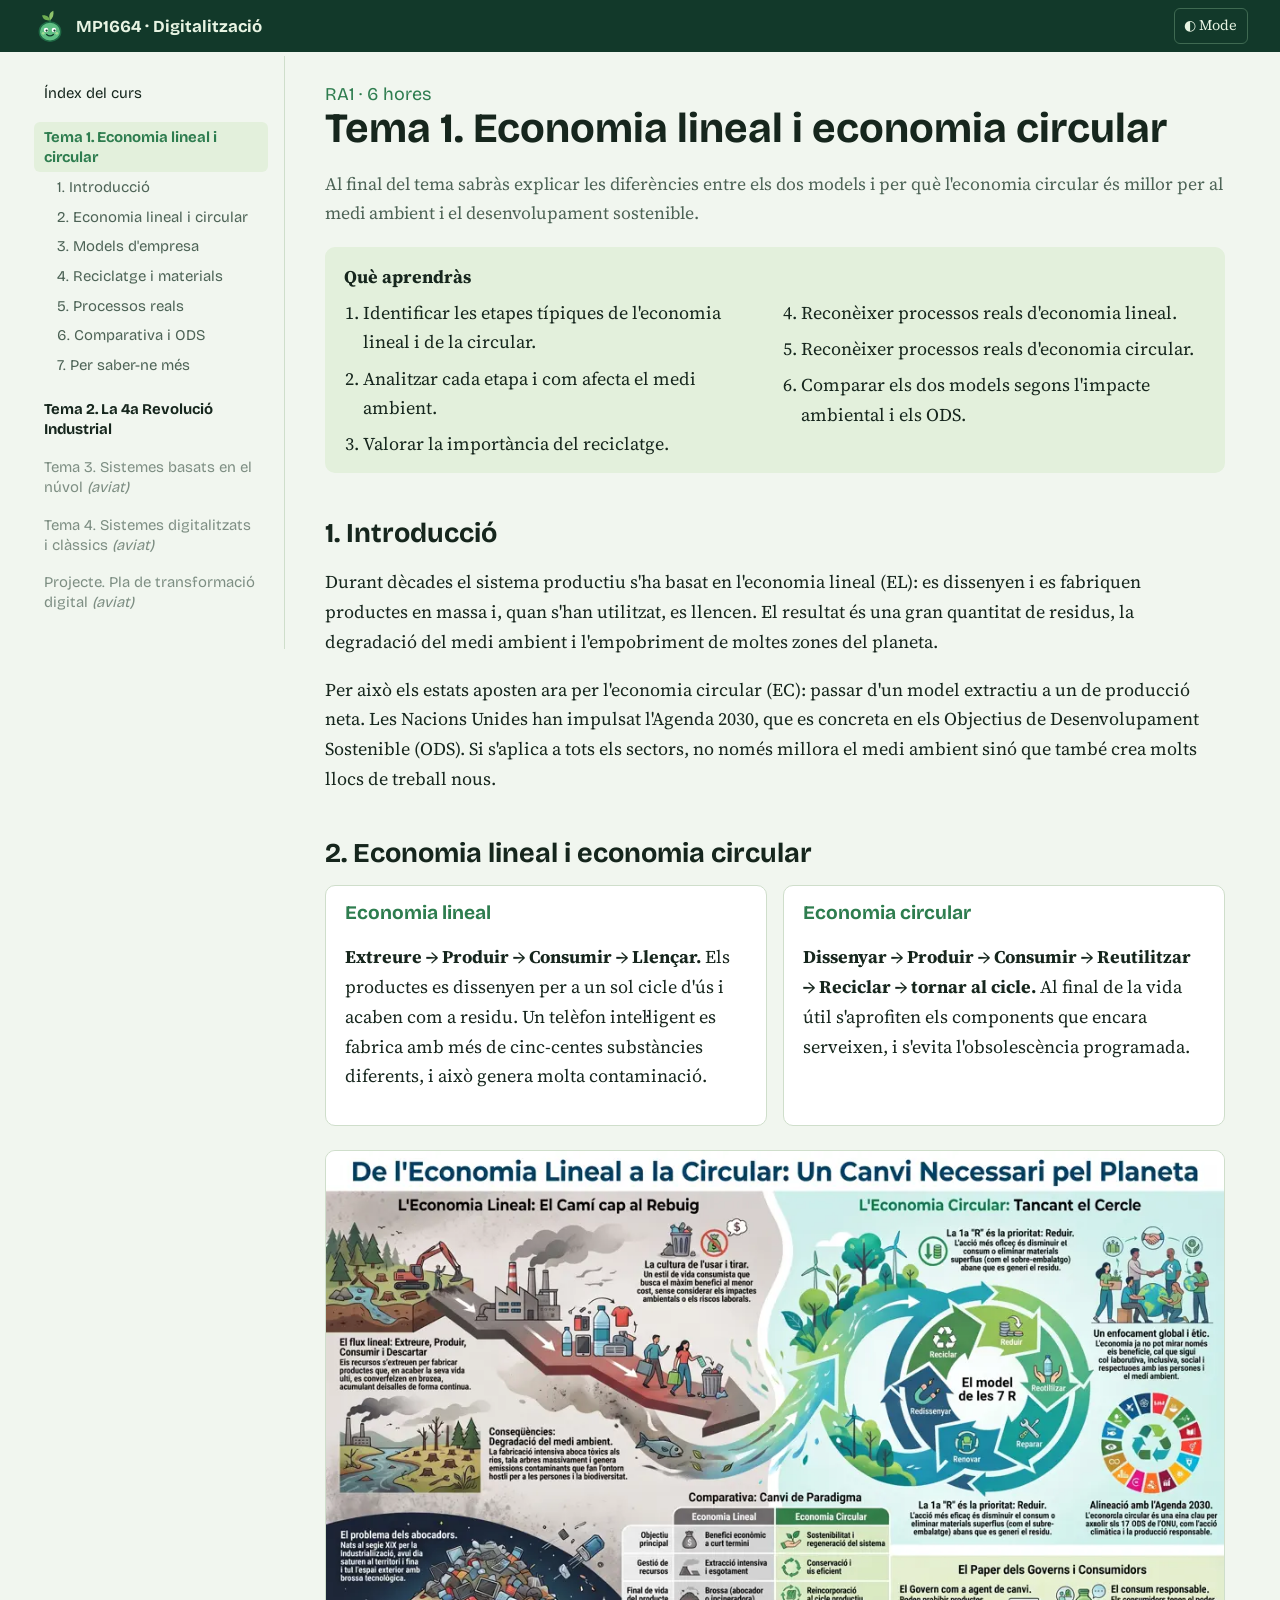
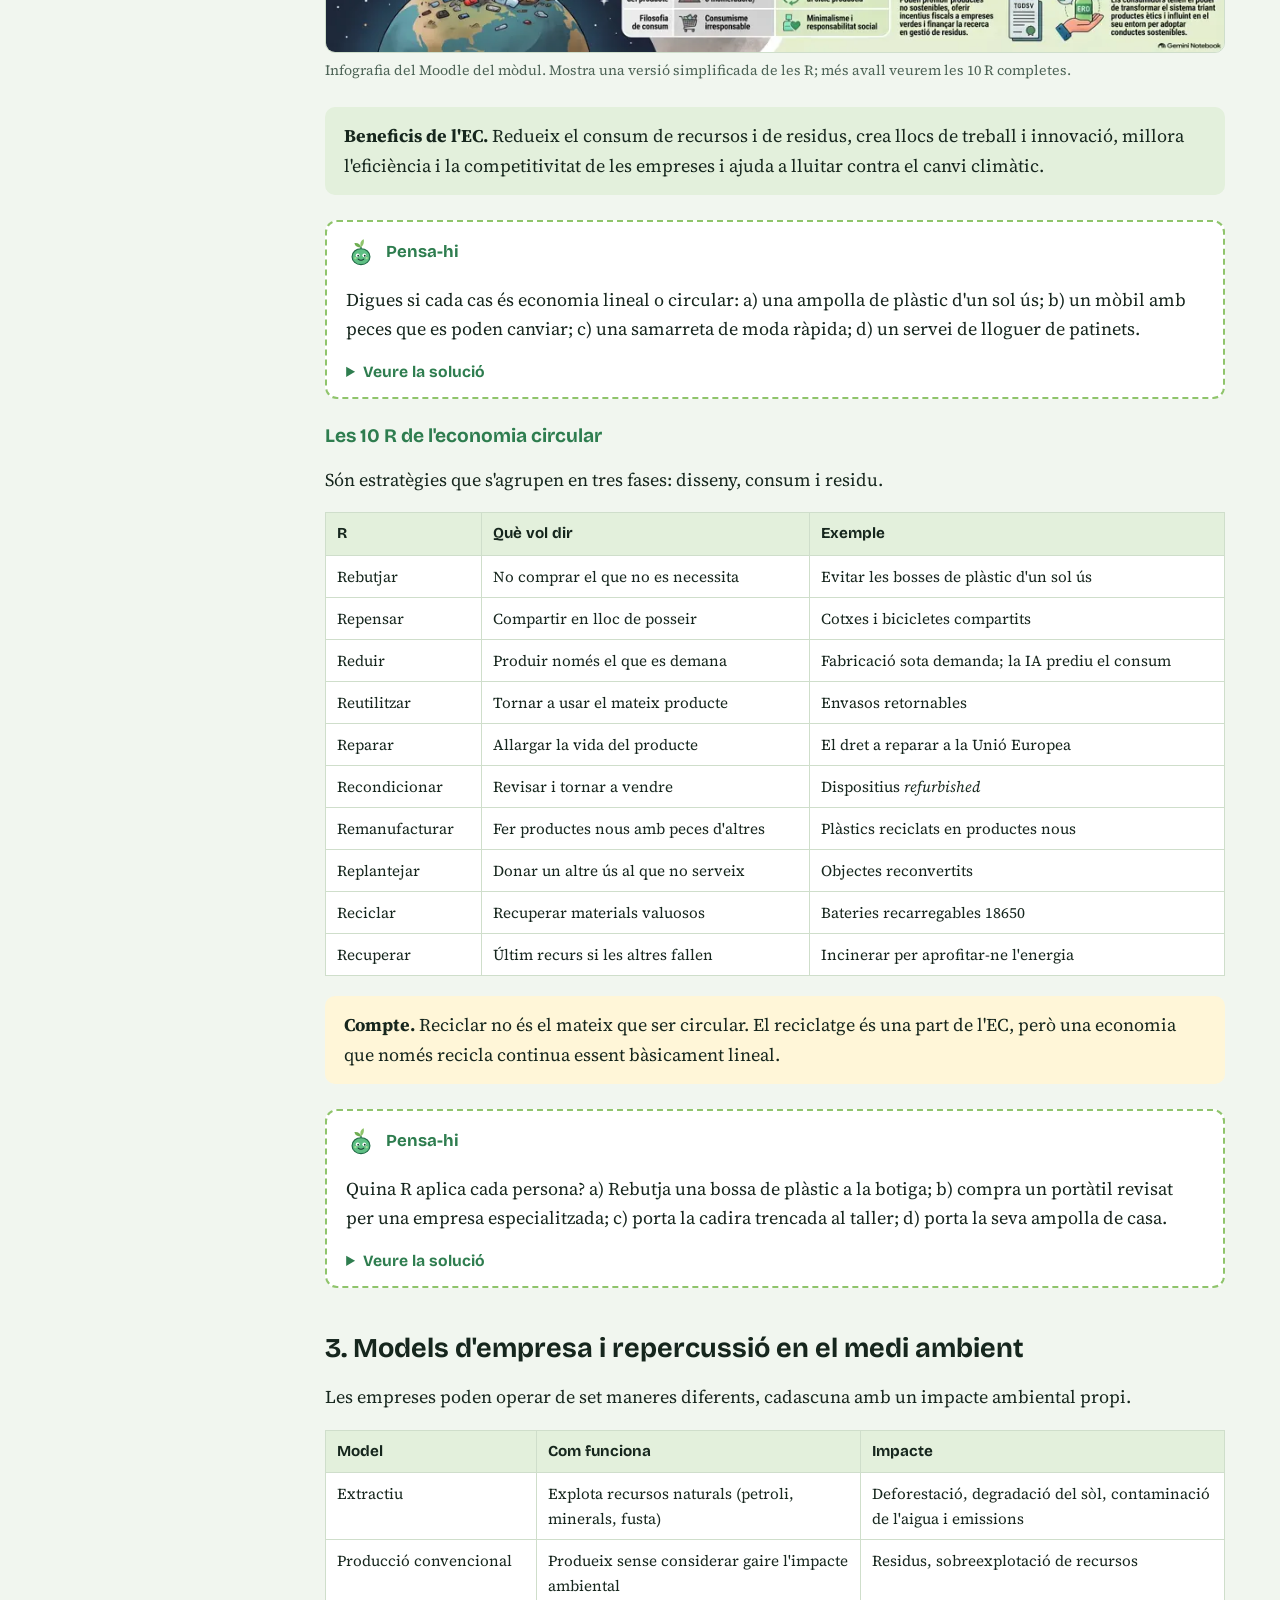
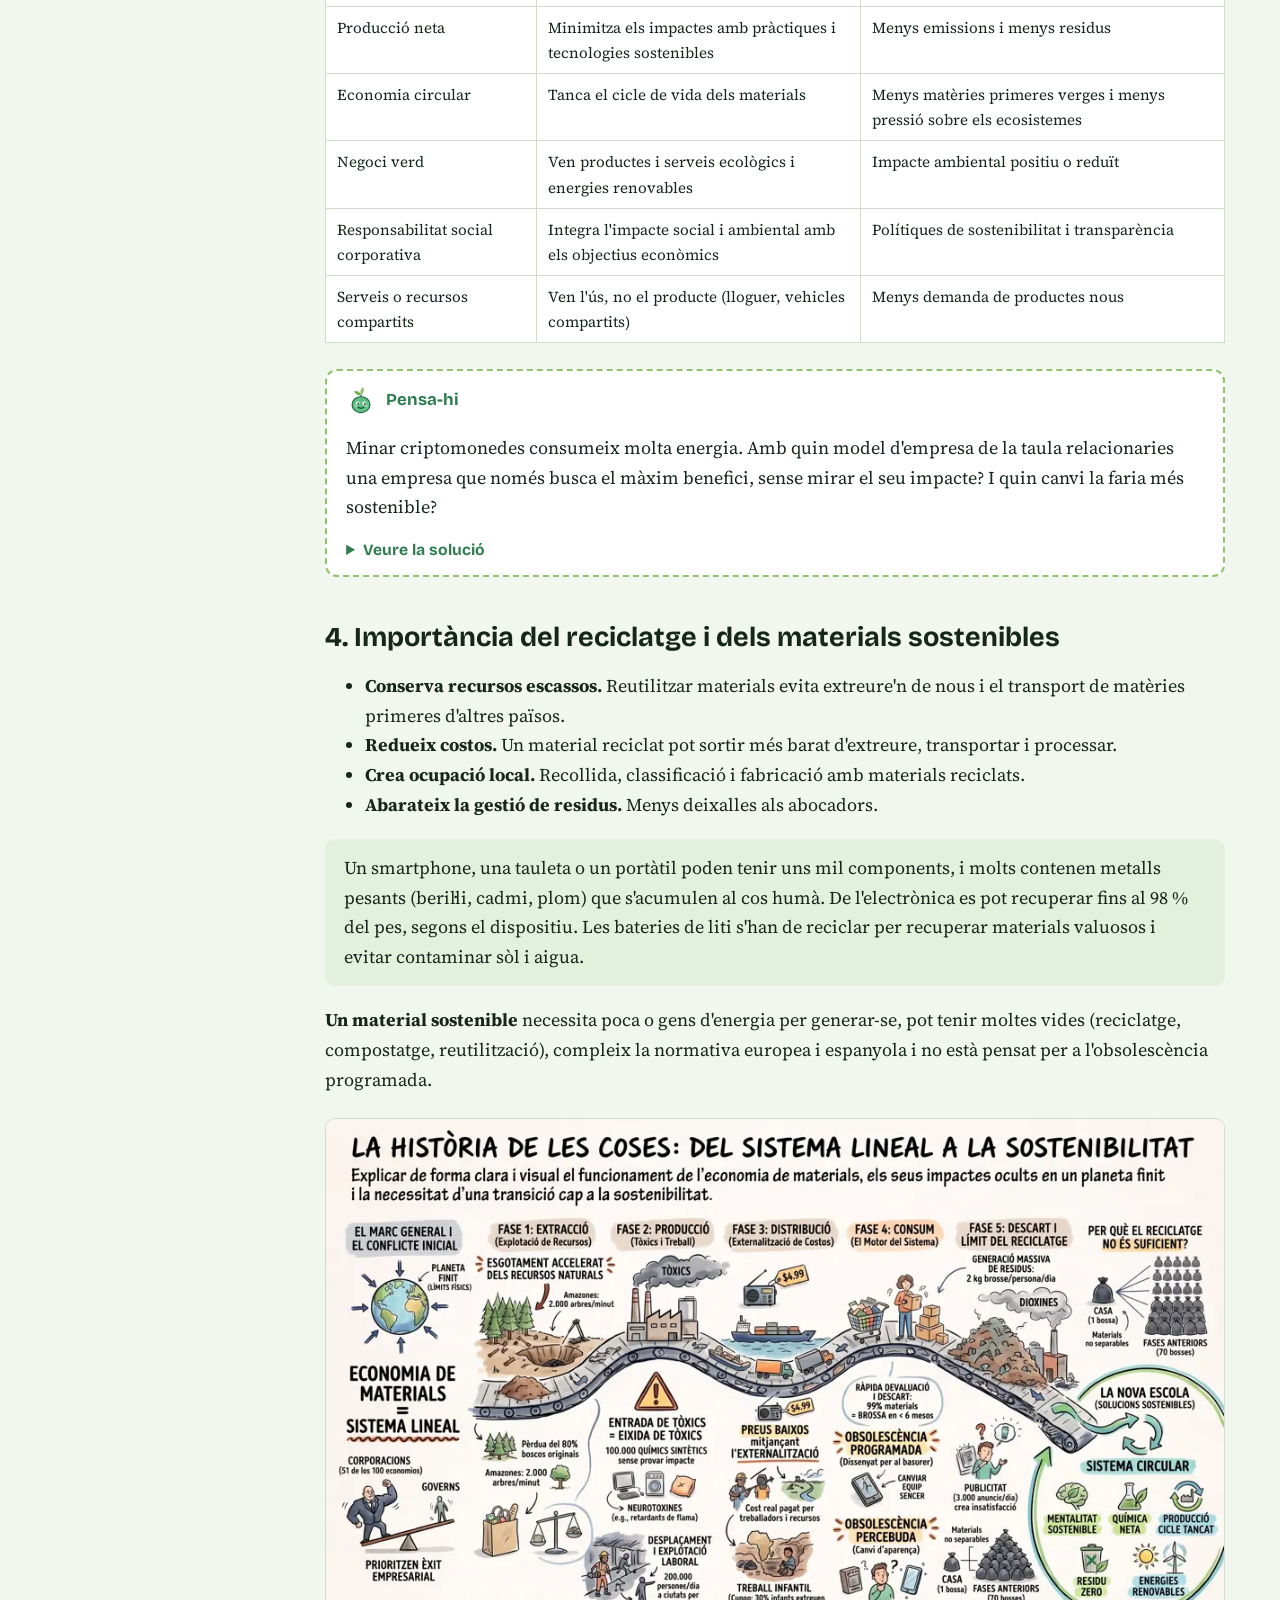
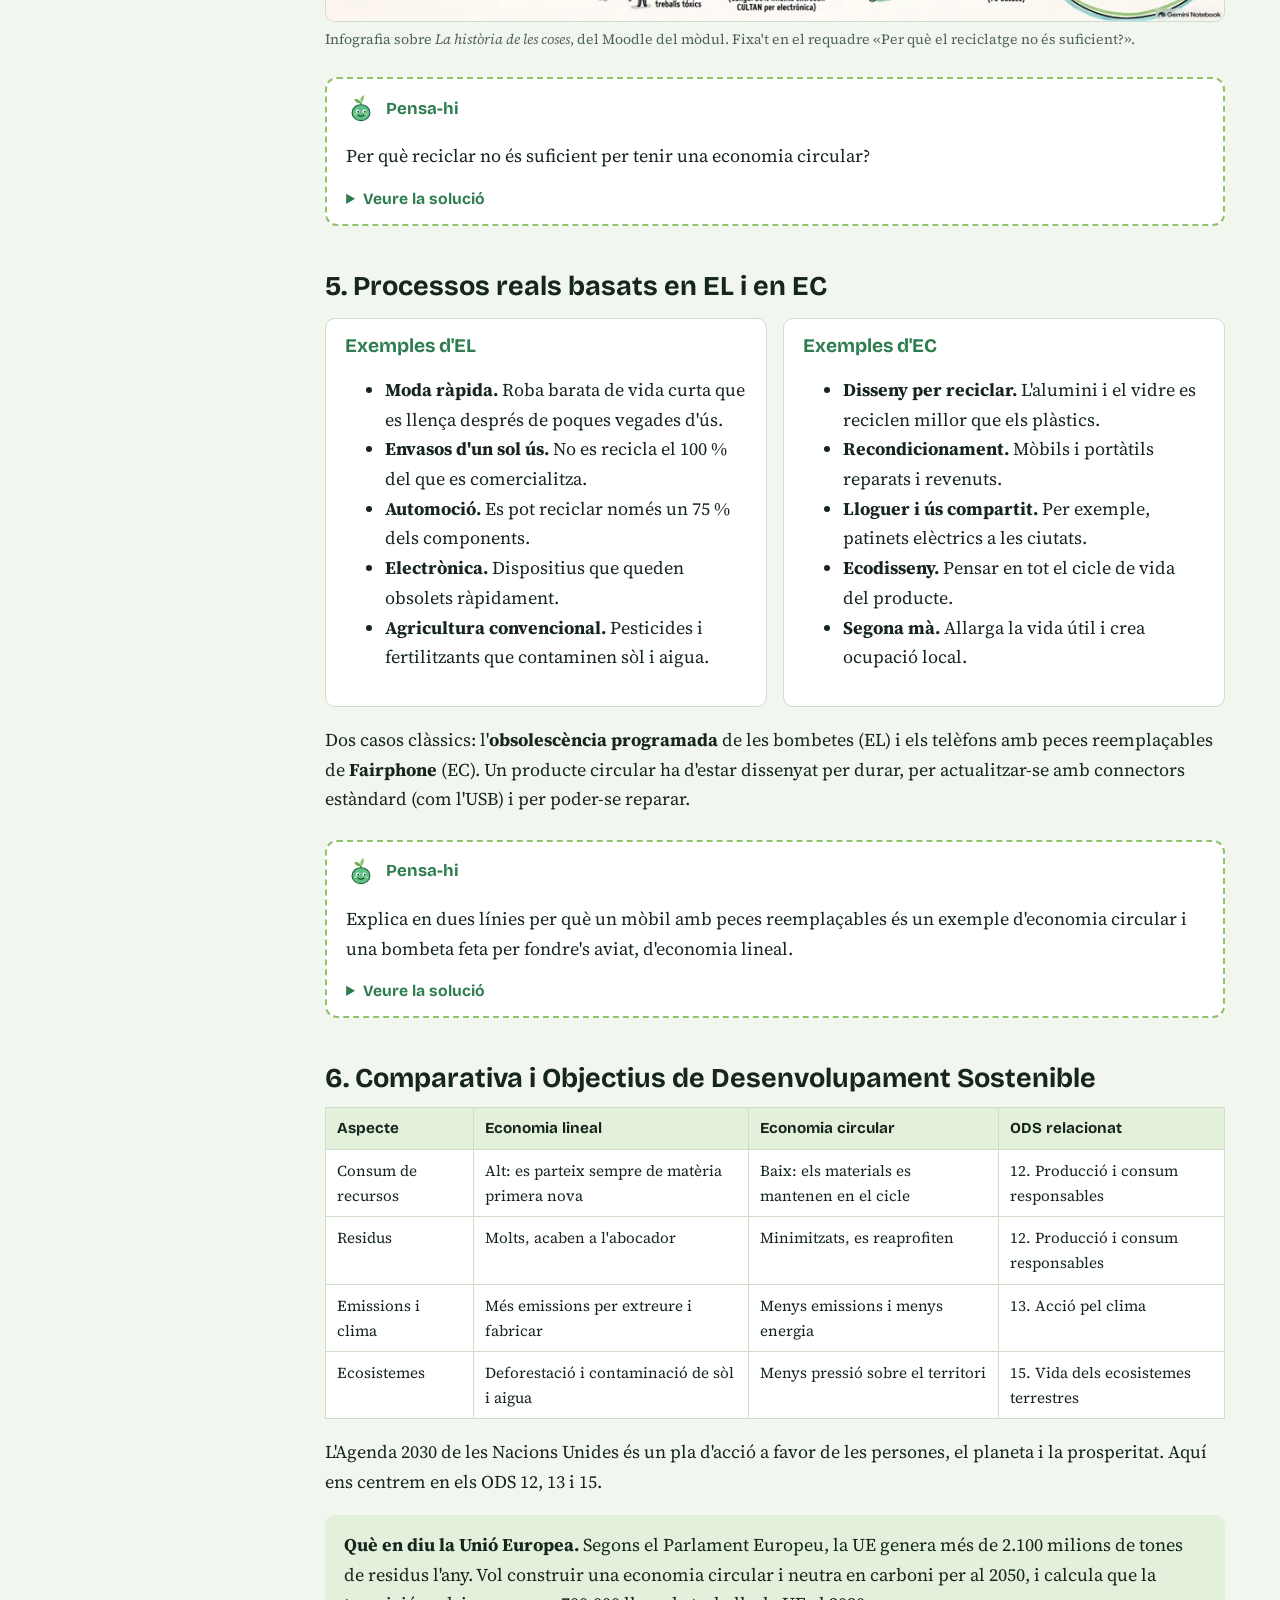
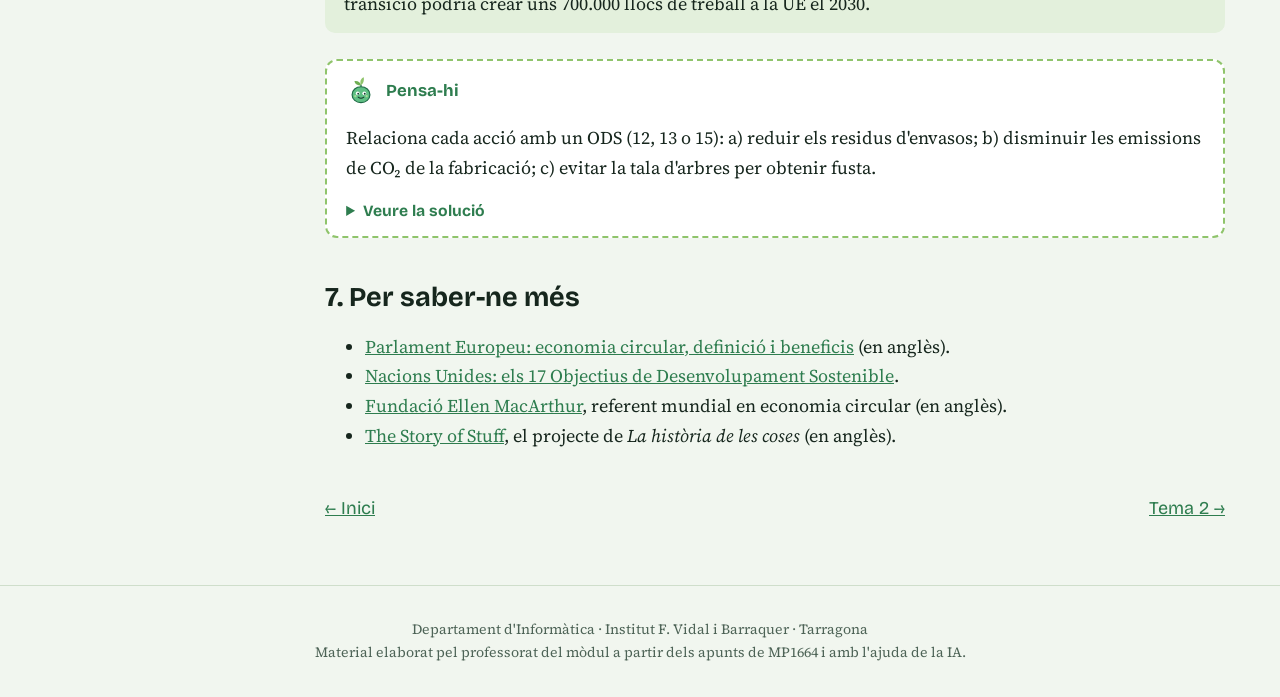
==== commit 7db40e0c: "tema 2" ====
--- a/tema-1/index.html
+++ b/tema-1/index.html
@@ -20,9 +20,8 @@
 <div class="shell">
 <aside id="side" aria-label="Navegació del curs">
 <a href="../">Índex del curs</a>
-<a class="t" href="../tema-1/" aria-current="page">Tema 1. Economia lineal i circular</a>
-<div class="sub"><a href="../tema-1/#s1">1. Introducció</a><a href="../tema-1/#s2">2. Economia lineal i circular</a><a href="../tema-1/#s3">3. Models d'empresa</a><a href="../tema-1/#s4">4. Reciclatge i materials</a><a href="../tema-1/#s5">5. Processos reals</a><a href="../tema-1/#s6">6. Comparativa i ODS</a><a href="../tema-1/#s7">7. Per saber-ne més</a></div>
-<div class="soon">Tema 2. La 4a Revolució Industrial <i>(aviat)</i></div>
+<a class="t" href="../tema-1/" aria-current="page">Tema 1. Economia lineal i circular</a><div class="sub"><a href="../tema-1/#s1">1. Introducció</a><a href="../tema-1/#s2">2. Economia lineal i circular</a><a href="../tema-1/#s3">3. Models d'empresa</a><a href="../tema-1/#s4">4. Reciclatge i materials</a><a href="../tema-1/#s5">5. Processos reals</a><a href="../tema-1/#s6">6. Comparativa i ODS</a><a href="../tema-1/#s7">7. Per saber-ne més</a></div>
+<a class="t" href="../tema-2/">Tema 2. La 4a Revolució Industrial</a>
 <div class="soon">Tema 3. Sistemes basats en el núvol <i>(aviat)</i></div>
 <div class="soon">Tema 4. Sistemes digitalitzats i clàssics <i>(aviat)</i></div>
 <div class="soon">Projecte. Pla de transformació digital <i>(aviat)</i></div>
@@ -116,6 +115,7 @@
 <li><a href="https://sdgs.un.org/goals" target="_blank" rel="noopener">Nacions Unides: els 17 Objectius de Desenvolupament Sostenible</a>.</li>
 <li><a href="https://www.ellenmacarthurfoundation.org/" target="_blank" rel="noopener">Fundació Ellen MacArthur</a>, referent mundial en economia circular (en anglès).</li>
 <li><a href="https://storyofstuff.org/" target="_blank" rel="noopener">The Story of Stuff</a>, el projecte de <i>La història de les coses</i> (en anglès).</li></ul>
+<p class="sans nx"><a href="../">← Inici</a><a href="../tema-2/">Tema 2 →</a></p>
 </article></main></div>
 <footer>Departament d'Informàtica · Institut F. Vidal i Barraquer · Tarragona<br>Material elaborat pel professorat del mòdul a partir dels apunts de MP1664 i amb l'ajuda de la IA.</footer>
 <script src="../assets/js/main.js"></script>
--- a/assets/css/estils.css
+++ b/assets/css/estils.css
@@ -44,3 +44,9 @@
 footer{text-align:center;color:var(--mute);font-size:.88rem;padding:2rem 1rem;border-top:1px solid var(--line)}
 @media(max-width:860px){.shell{grid-template-columns:1fr}#mb{display:block}aside#side{display:none;position:static;max-height:none;border-right:0;border-bottom:1px solid var(--line)}aside#side.open{display:block}.hero,.cmp{grid-template-columns:1fr}.rs{columns:1}}
 @media(prefers-reduced-motion:no-preference){.loop{animation:spin 30s linear infinite;transform-origin:150px 215px}@keyframes spin{to{transform:rotate(360deg)}}}
+.tl{display:grid;grid-template-columns:repeat(4,1fr);gap:.8rem;margin:1.2rem 0}
+.tl>div{background:var(--card);border:1px solid var(--line);border-top:5px solid var(--g);border-radius:10px;padding:.8rem 1rem}
+.tl>div:nth-child(2){border-top-color:#5a9a5b}.tl>div:nth-child(3){border-top-color:#7fae5d}.tl>div:nth-child(4){border-top-color:var(--g2)}
+.tl h3{font-size:1rem;margin:0 0 .3rem;color:var(--g)}.tl p{font-size:.92rem;line-height:1.5;margin:0}
+.nx{display:flex;justify-content:space-between;margin-top:3rem}.nx span{color:var(--mute)}
+@media(max-width:860px){.tl{grid-template-columns:1fr 1fr}}@media(max-width:520px){.tl{grid-template-columns:1fr}}
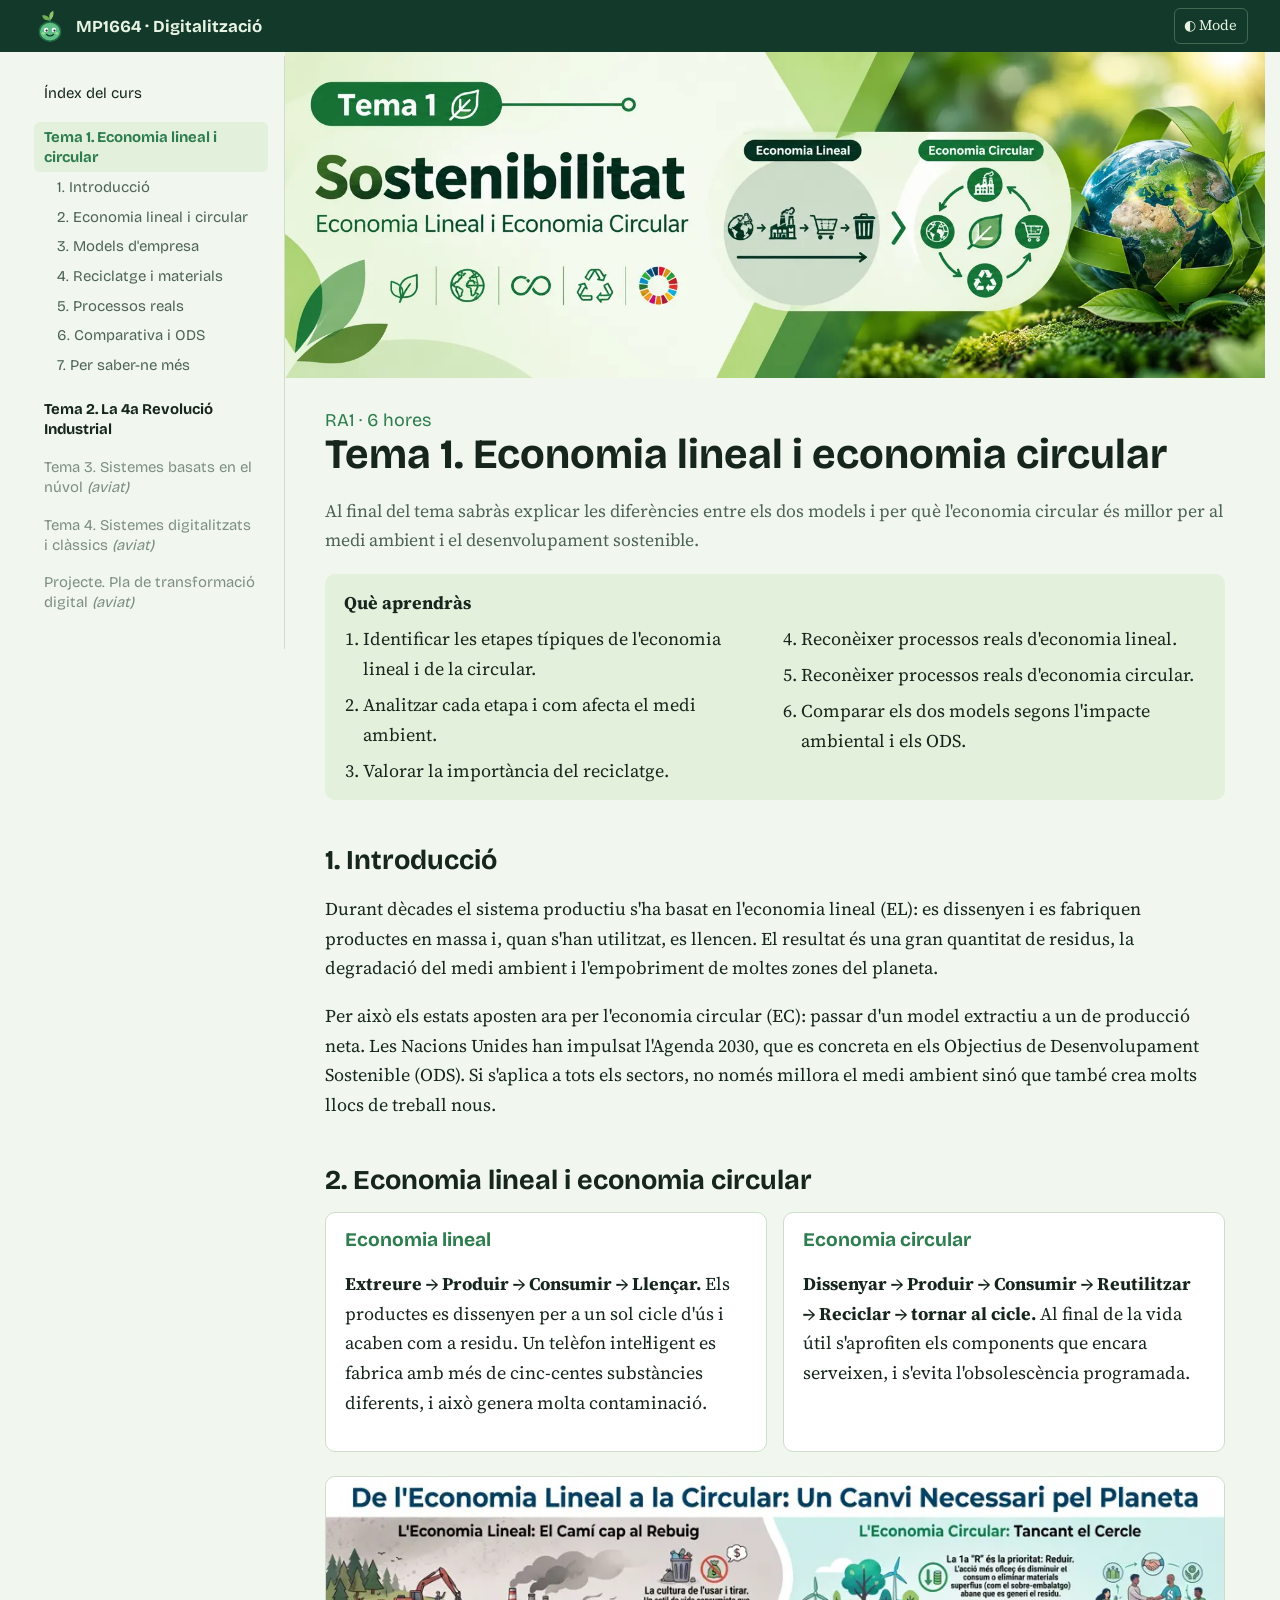
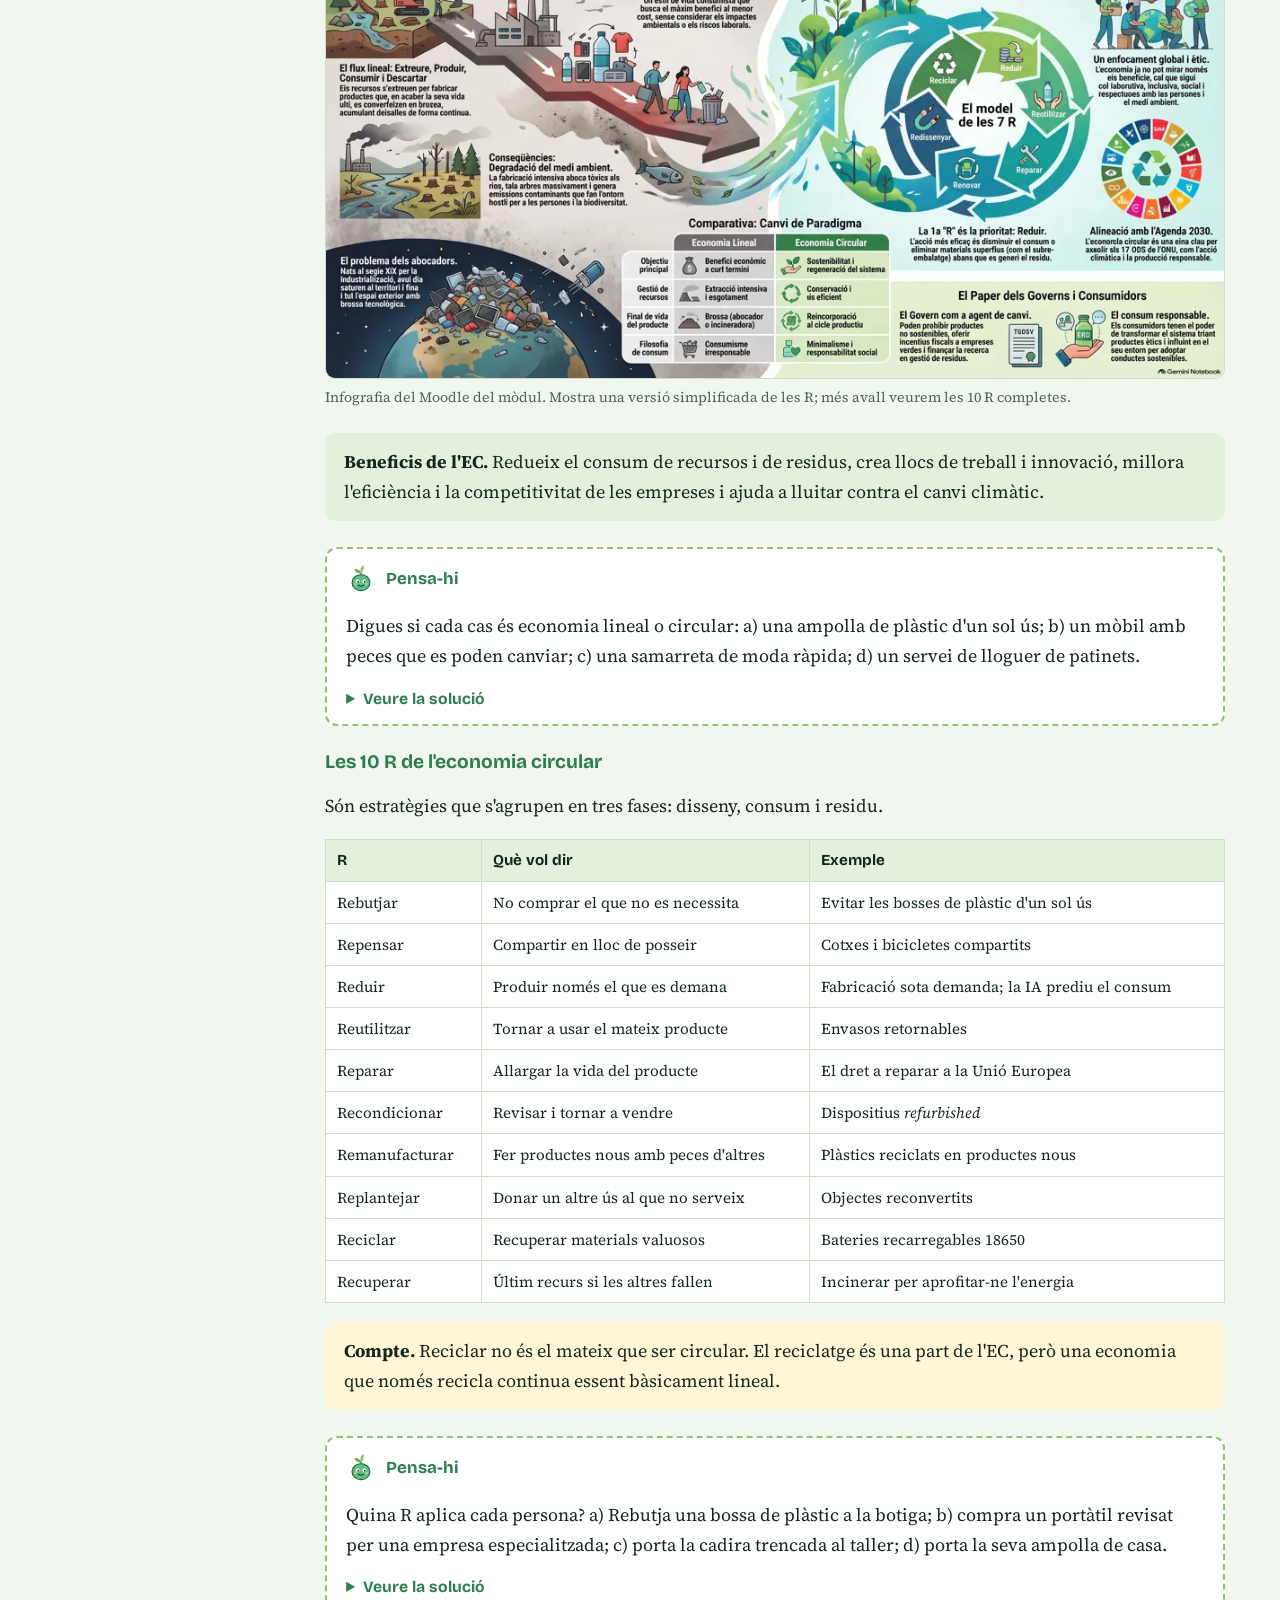
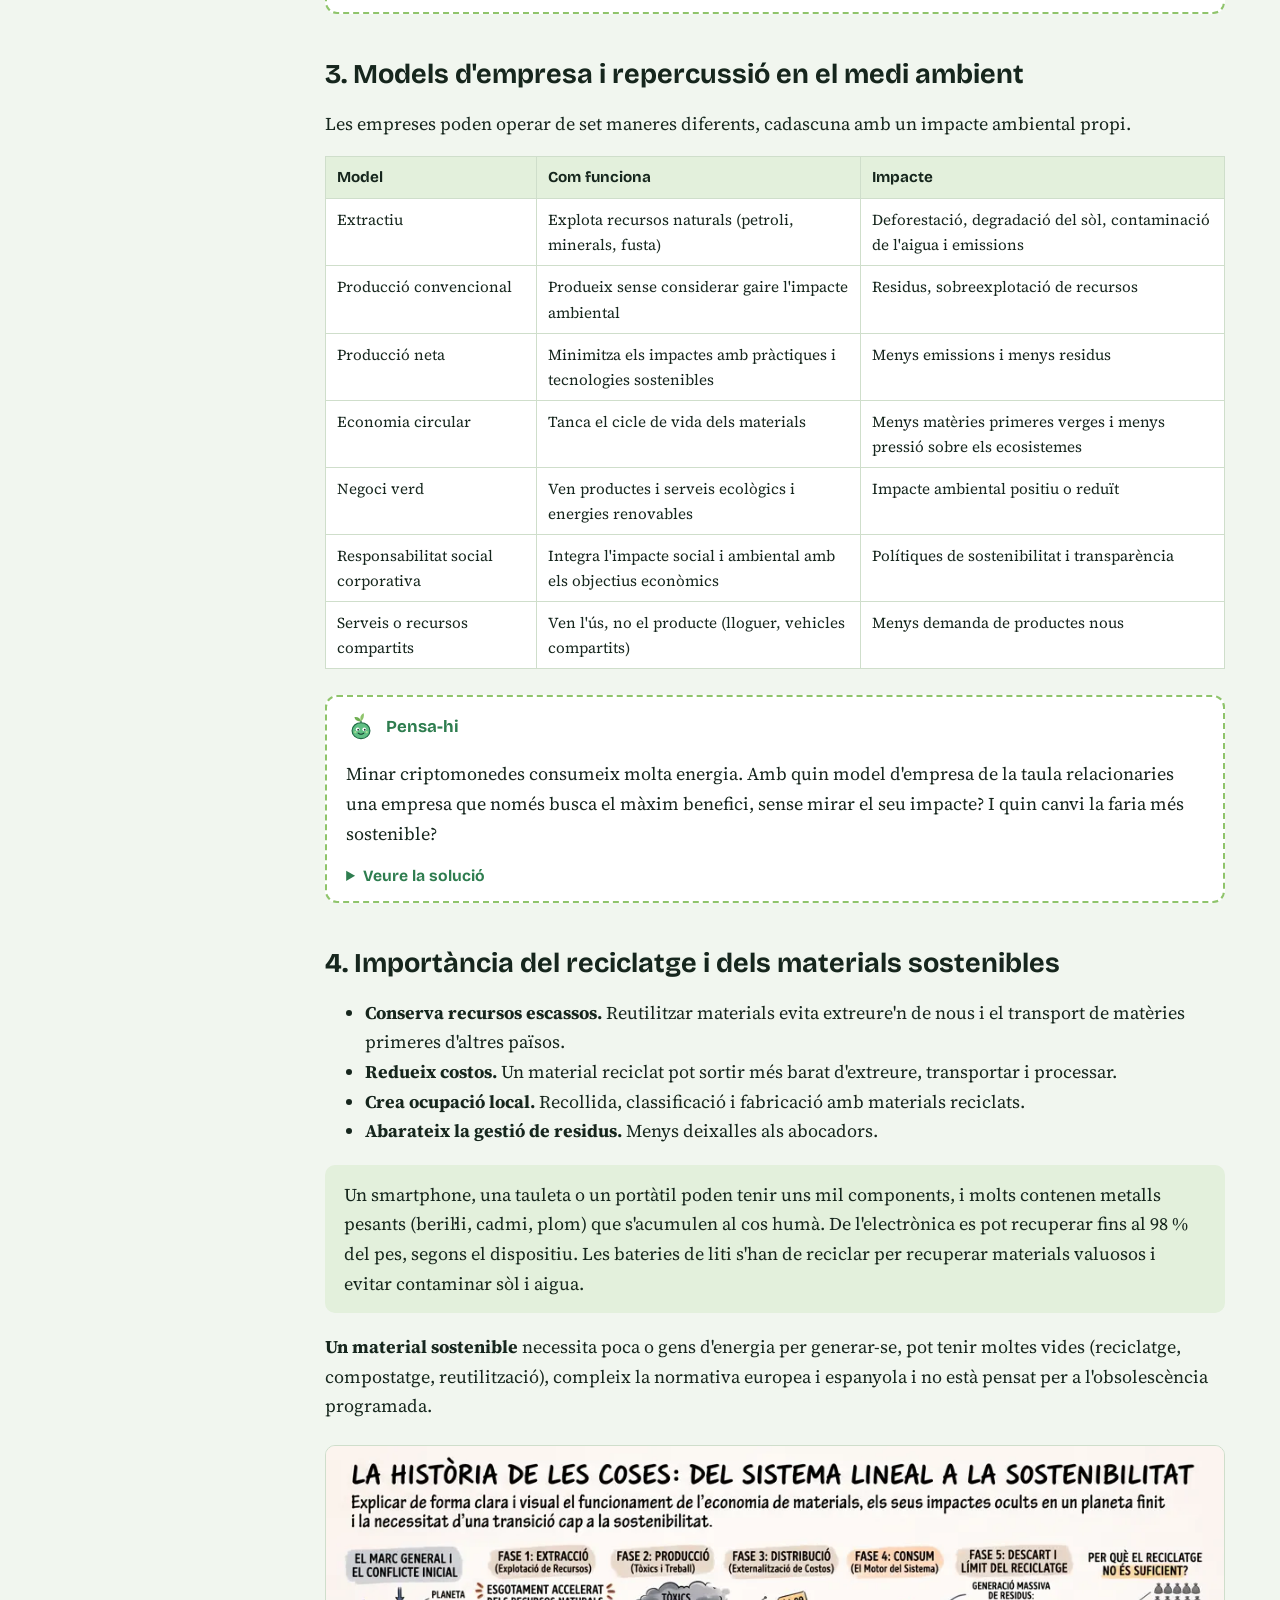
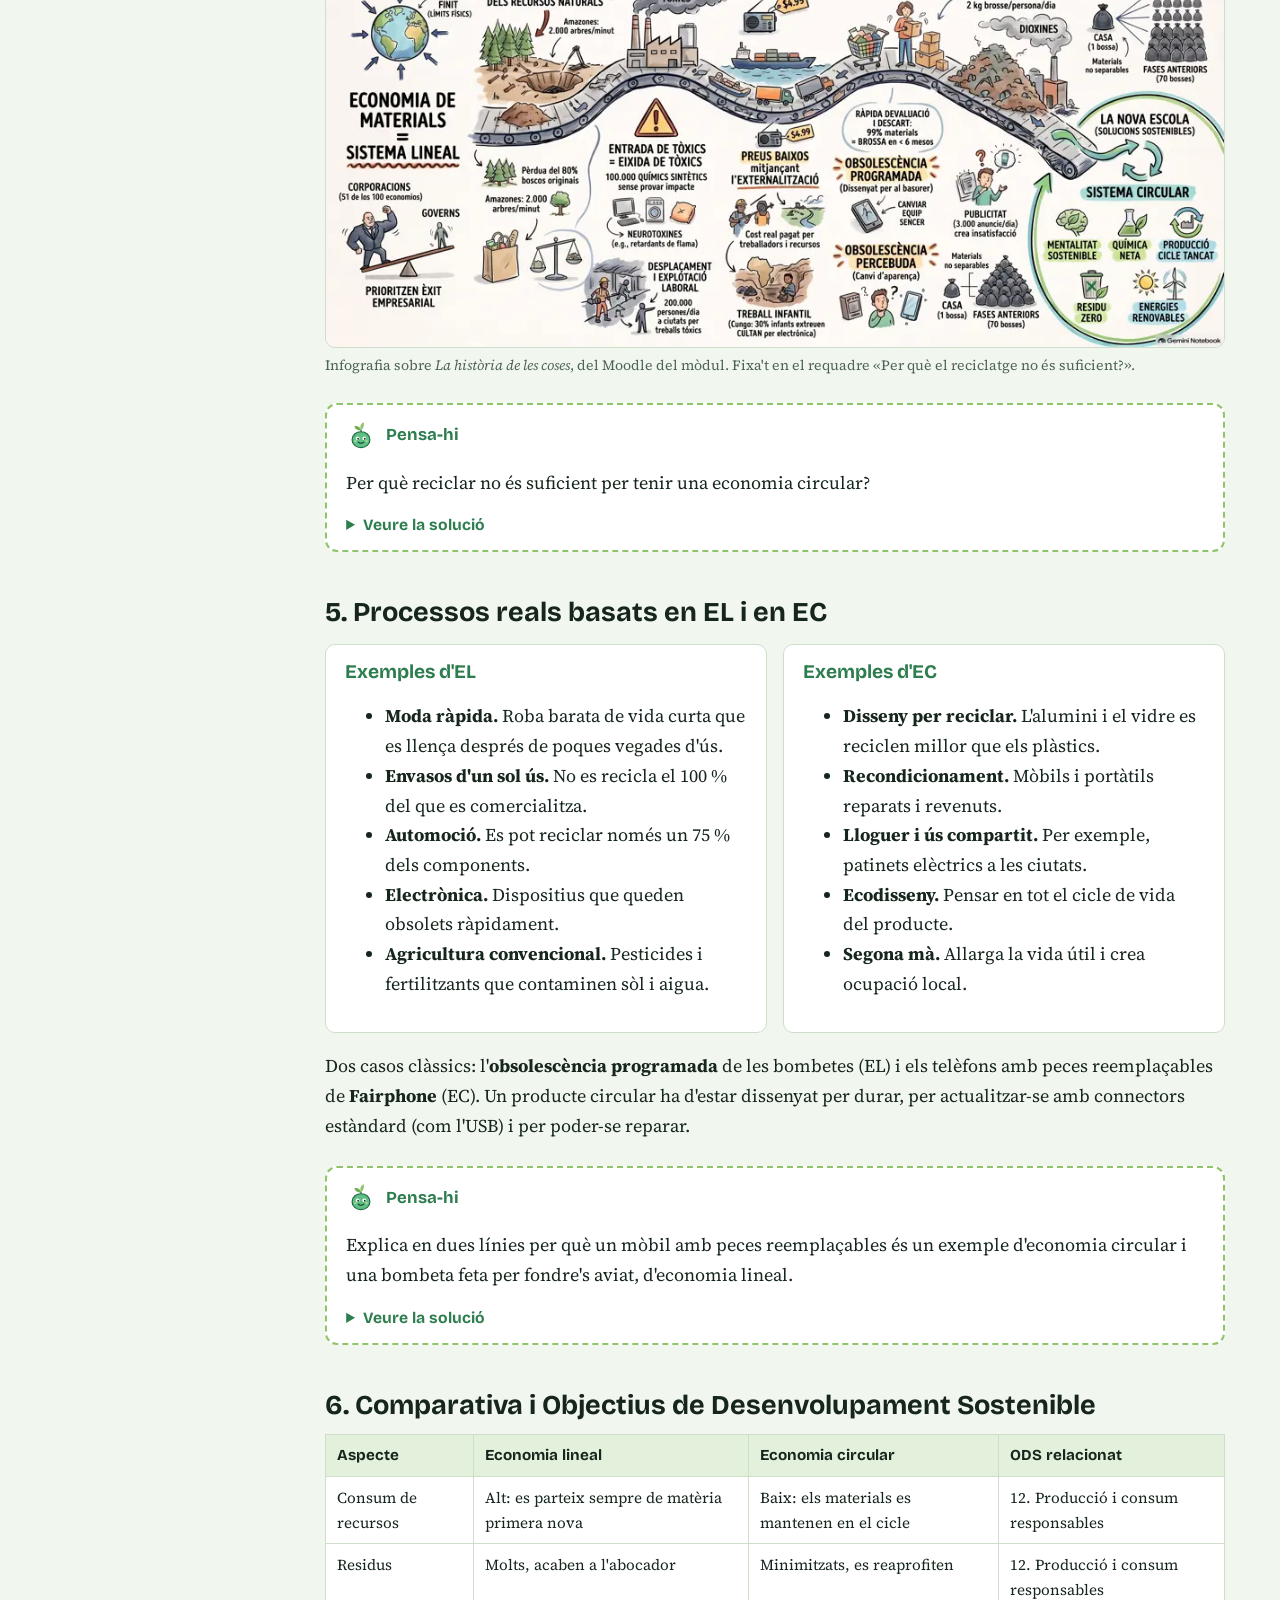
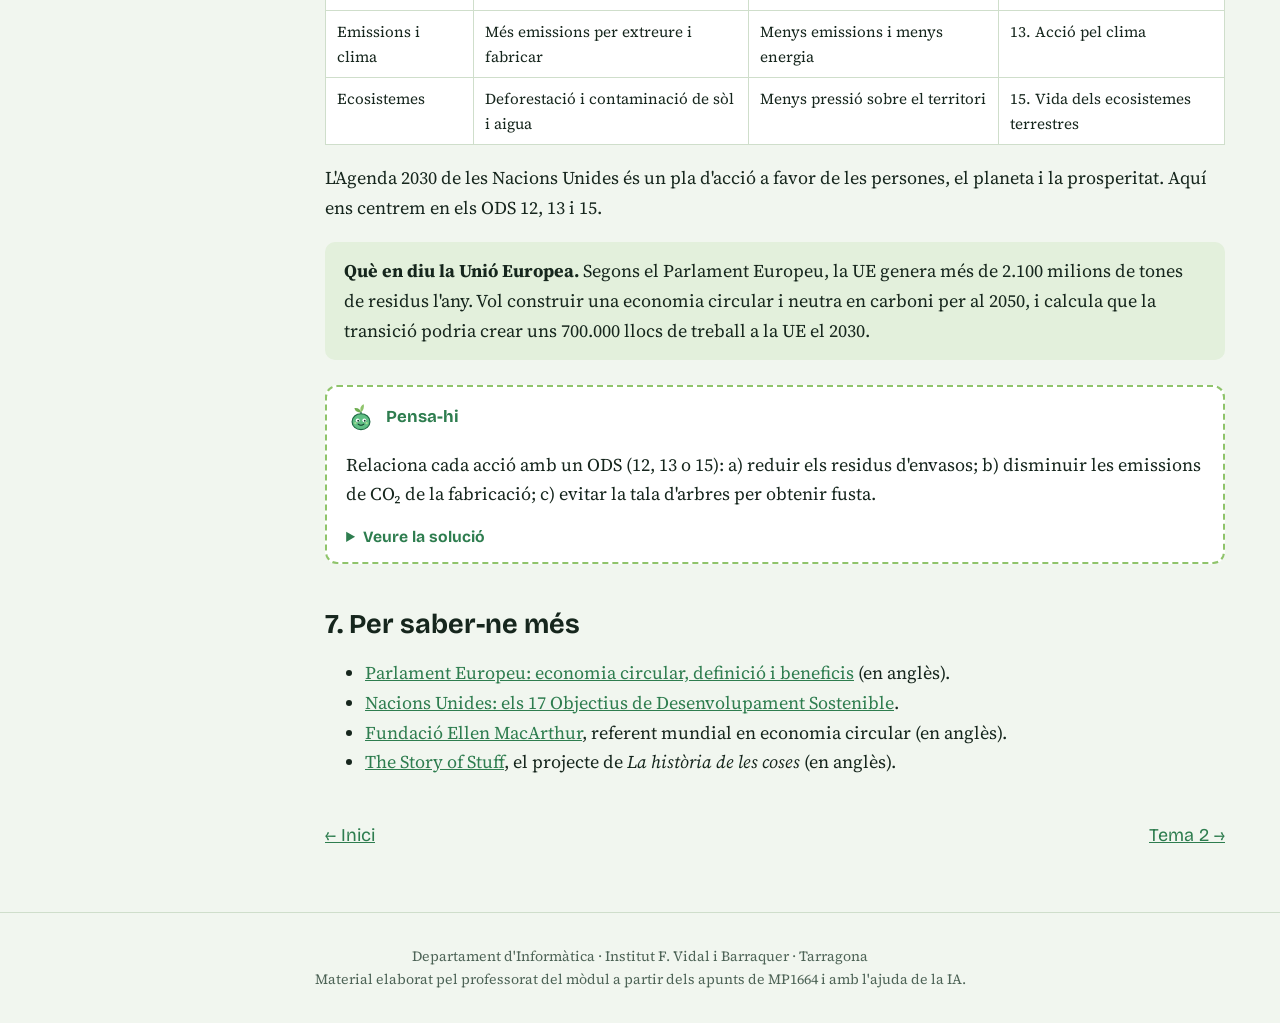
==== commit 2154ec3c: "banners" ====
--- a/tema-1/index.html
+++ b/tema-1/index.html
@@ -26,7 +26,8 @@
 <div class="soon">Tema 4. Sistemes digitalitzats i clàssics <i>(aviat)</i></div>
 <div class="soon">Projecte. Pla de transformació digital <i>(aviat)</i></div>
 </aside>
-<main><article class="pad">
+<main><img class="banner" src="../assets/img/banner-tema-1.webp" width="1600" height="533" alt="Banner del Tema 1, Sostenibilitat: economia lineal i economia circular">
+<article class="pad">
 <p class="sans" style="margin:0;color:var(--g)">RA1 · 6 hores</p>
 <h1>Tema 1. Economia lineal i economia circular</h1>
 <p class="lead">Al final del tema sabràs explicar les diferències entre els dos models i per què l'economia circular és millor per al medi ambient i el desenvolupament sostenible.</p>
--- a/assets/css/estils.css
+++ b/assets/css/estils.css
@@ -50,3 +50,8 @@
 .tl h3{font-size:1rem;margin:0 0 .3rem;color:var(--g)}.tl p{font-size:.92rem;line-height:1.5;margin:0}
 .nx{display:flex;justify-content:space-between;margin-top:3rem}.nx span{color:var(--mute)}
 @media(max-width:860px){.tl{grid-template-columns:1fr 1fr}}@media(max-width:520px){.tl{grid-template-columns:1fr}}
+.banner{display:block;width:calc(100% + 2*clamp(1rem,4vw,2.5rem));max-width:none;height:auto;margin:0 calc(-1*clamp(1rem,4vw,2.5rem))}
+.sr{position:absolute;width:1px;height:1px;overflow:hidden;clip:rect(0 0 0 0);white-space:nowrap}
+.intro{padding:1.8rem 0 0}.intro .lead{max-width:38em;margin:0 0 1.2rem}
+.stats2{display:flex;flex-wrap:wrap;gap:1rem 2.5rem;margin:1.8rem 0 0;padding:0;list-style:none}
+.stats2 b{display:block;font:700 2rem "Bricolage Grotesque",system-ui,sans-serif;color:var(--g)}.stats2 span{font-size:.9rem;color:var(--mute)}
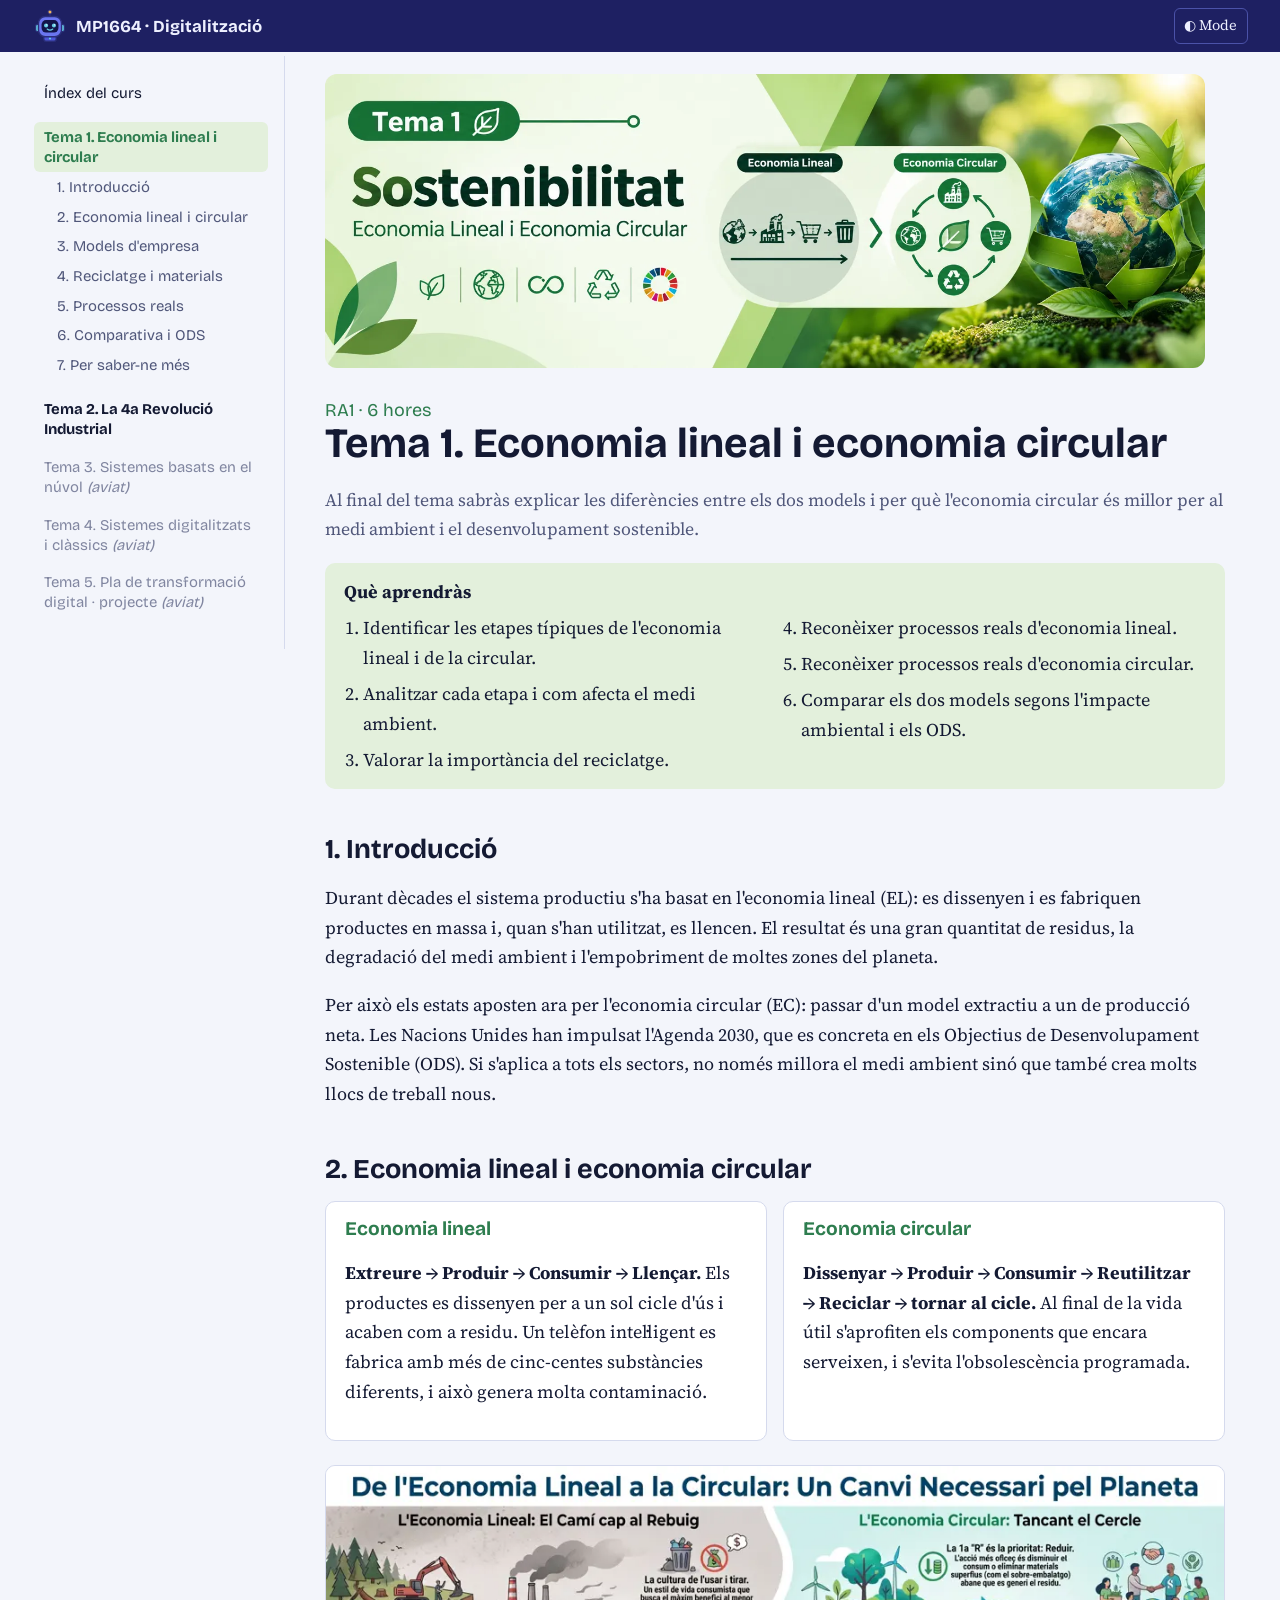
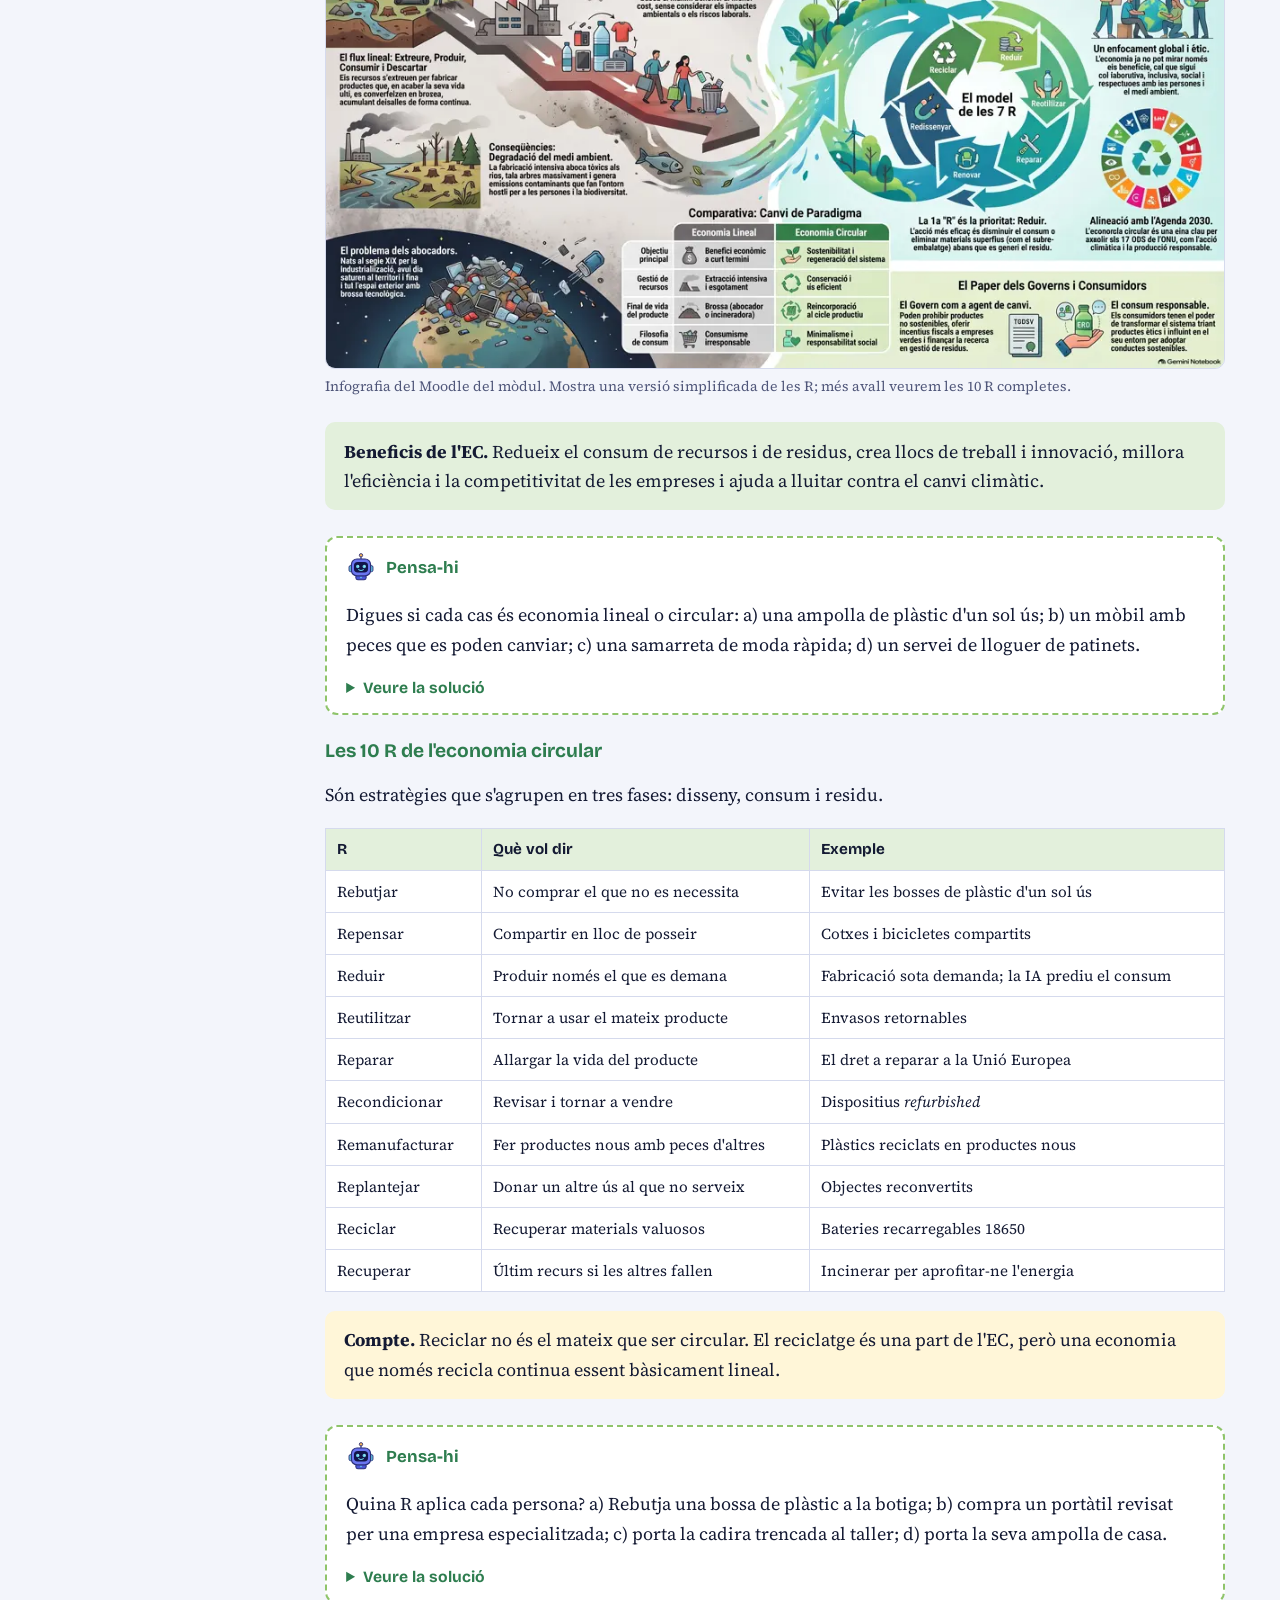
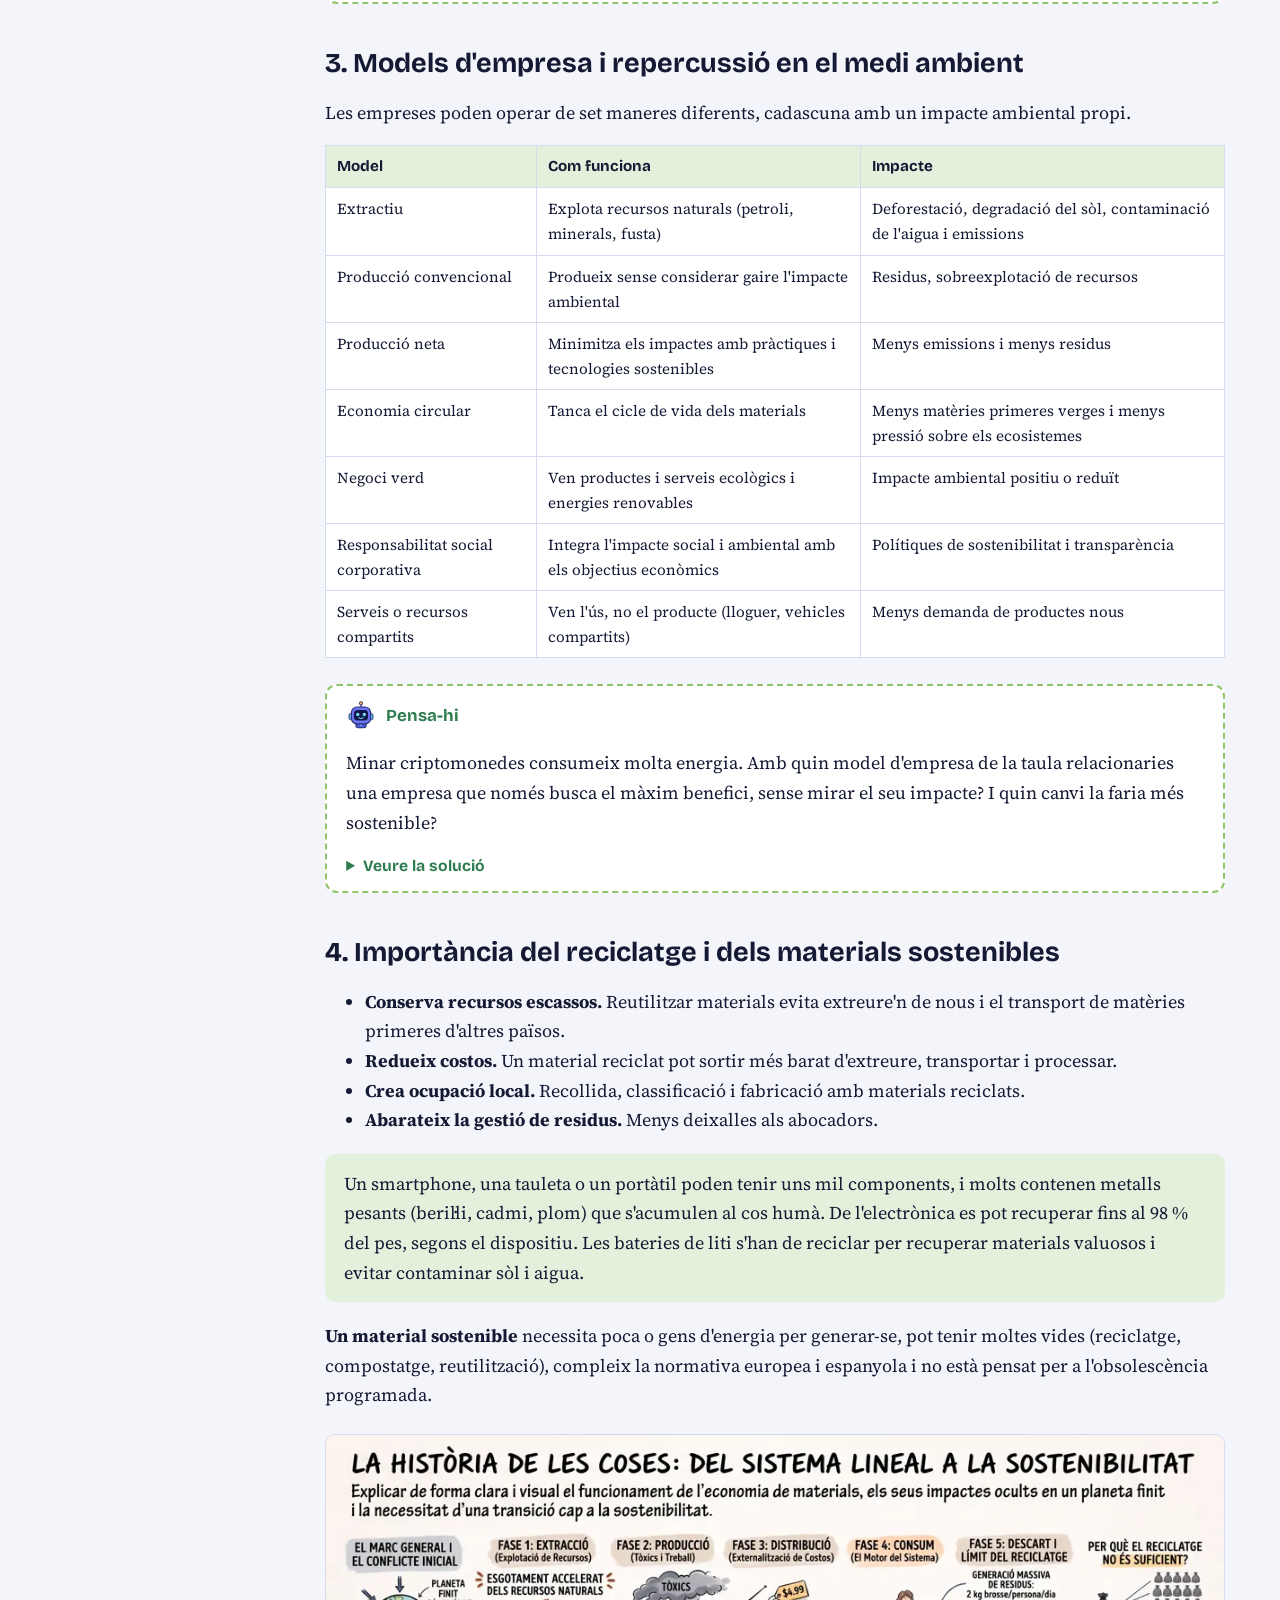
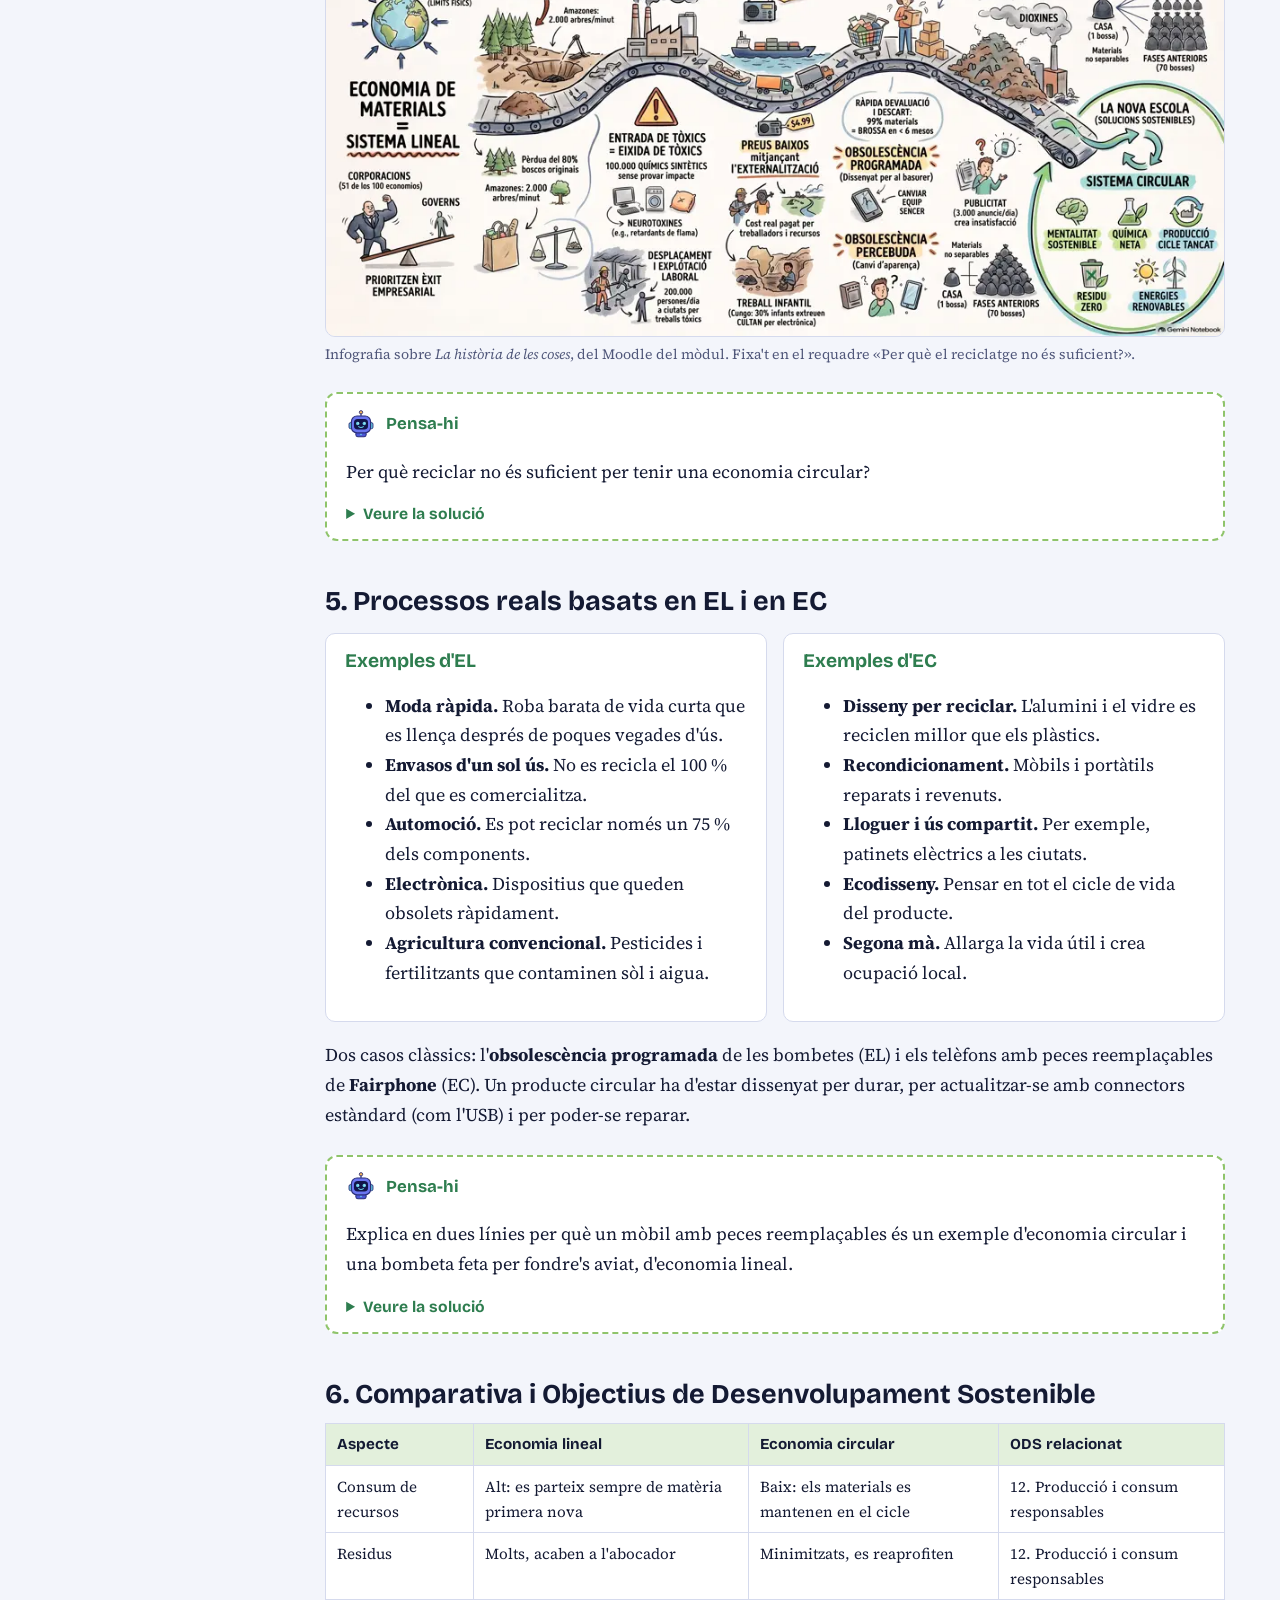
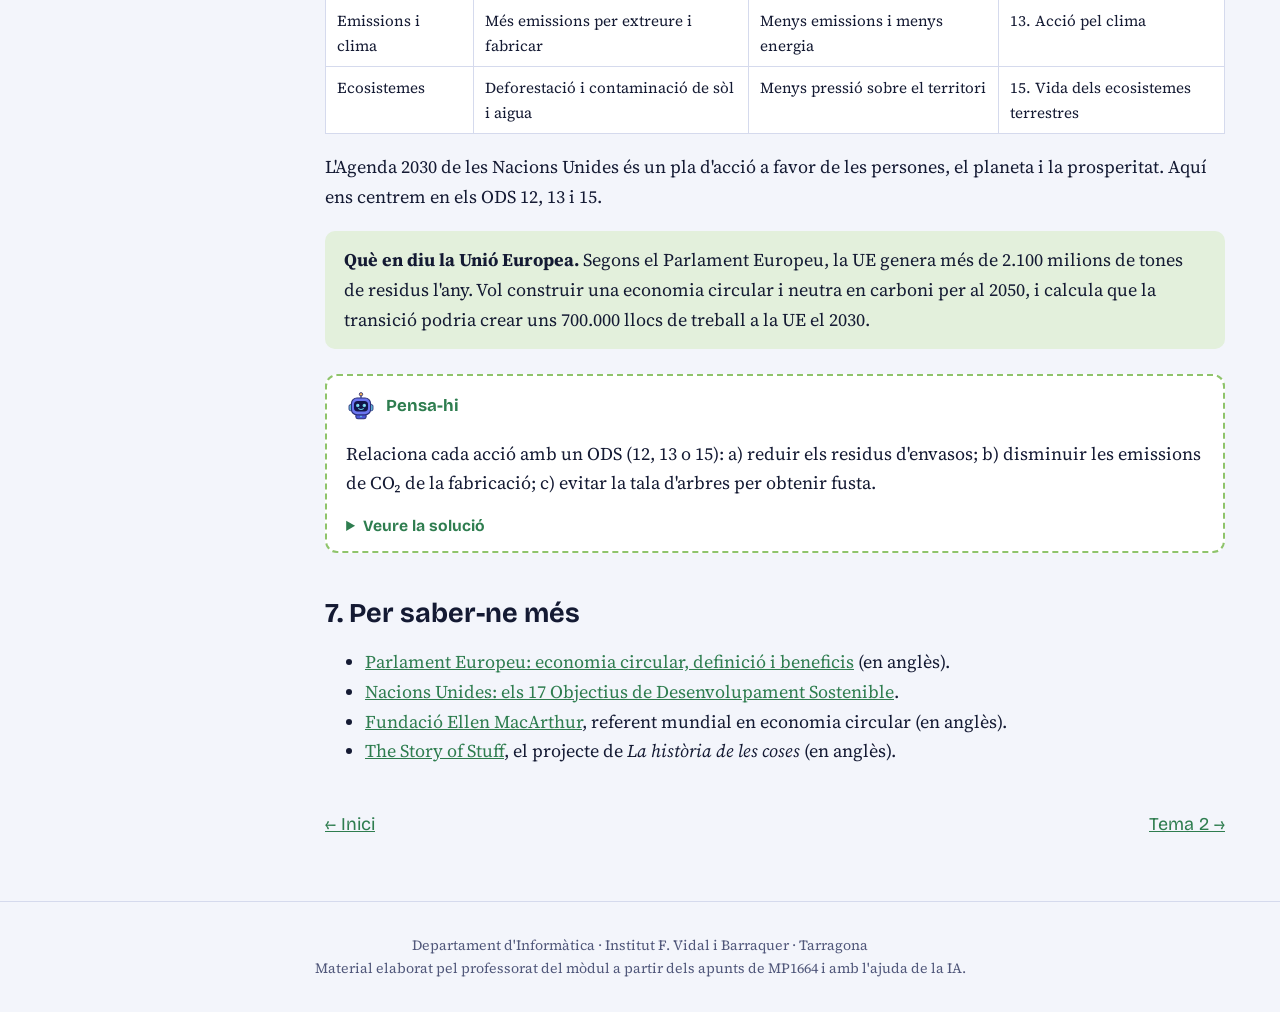
==== commit 775c48c2: "canvis de colors i mascota" ====
--- a/tema-1/index.html
+++ b/tema-1/index.html
@@ -1,20 +1,24 @@
 <!DOCTYPE html>
 <html lang="ca"><head><meta charset="utf-8">
-<link rel="icon" href="../assets/img/brot.svg" type="image/svg+xml">
+<link rel="icon" href="../assets/img/bit.svg" type="image/svg+xml">
 <meta name="viewport" content="width=device-width, initial-scale=1, viewport-fit=cover">
 <title>Tema 1. Economia lineal i circular | MP1664</title>
 <link rel="stylesheet" href="https://fonts.googleapis.com/css2?family=Bricolage+Grotesque:wght@500;700&family=Source+Serif+4:wght@400;600&display=swap">
 <link rel="stylesheet" href="../assets/css/estils.css">
 </head>
-<body>
-<svg width="0" height="0" style="position:absolute" aria-hidden="true"><symbol id="brot" viewBox="0 0 64 64">
-<path d="M32 22c-3-8-1-14 6-17 1 8-1 13-6 17z" fill="#8fc46b"/><path d="M32 22c-1-6-6-10-14-9 1 7 7 10 14 9z" fill="#6fae52"/><path d="M32 22v7" stroke="#2e7d4f" stroke-width="2.5" stroke-linecap="round"/>
-<ellipse cx="32" cy="42" rx="19" ry="17" fill="#5fbf84" stroke="#1f6a45" stroke-width="2.5"/>
-<circle cx="25" cy="39" r="4" fill="#fff"/><circle cx="39" cy="39" r="4" fill="#fff"/><circle cx="26" cy="40" r="2" fill="#12392a"/><circle cx="40" cy="40" r="2" fill="#12392a"/>
-<path d="M26 47q6 5 12 0" stroke="#12392a" stroke-width="2.2" fill="none" stroke-linecap="round"/><circle cx="20" cy="45" r="2.5" fill="#b6e39a" opacity=".8"/><circle cx="44" cy="45" r="2.5" fill="#b6e39a" opacity=".8"/></symbol></svg>
+<body class="ra1">
+<svg width="0" height="0" style="position:absolute" aria-hidden="true"><symbol id="bit" viewBox="0 0 64 64">
+<path d="M32 15V9" stroke="#2b2f7a" stroke-width="2.5" stroke-linecap="round"/><circle cx="32" cy="7" r="3.6" fill="#f2b45a" stroke="#2b2f7a" stroke-width="1.8"/>
+<rect x="6.5" y="29" width="7" height="13" rx="3.2" fill="#67d0e6" stroke="#2b2f7a" stroke-width="2"/><rect x="50.5" y="29" width="7" height="13" rx="3.2" fill="#67d0e6" stroke="#2b2f7a" stroke-width="2"/>
+<rect x="21" y="49" width="22" height="10" rx="4" fill="#4c57d8" stroke="#2b2f7a" stroke-width="2.2"/><circle cx="32" cy="54" r="1.8" fill="#67d0e6"/>
+<rect x="11.5" y="15" width="41" height="36" rx="12" fill="#6b76f0" stroke="#2b2f7a" stroke-width="2.5"/>
+<rect x="17" y="21.5" width="30" height="22" rx="8" fill="#12154a"/>
+<circle cx="25" cy="31" r="3.6" fill="#67d0e6"/><circle cx="39" cy="31" r="3.6" fill="#67d0e6"/><circle cx="26.2" cy="29.8" r="1.1" fill="#fff"/><circle cx="40.2" cy="29.8" r="1.1" fill="#fff"/>
+<path d="M27 37.5q5 4 10 0" stroke="#67d0e6" stroke-width="2.2" fill="none" stroke-linecap="round"/>
+</symbol></svg>
 <header class="top">
 <button id="mb" aria-label="Obre o tanca el menú">☰</button>
-<a class="brand" href="../"><svg width="36" height="36" role="img" aria-label="Brot, la mascota del mòdul"><use href="#brot"/></svg>MP1664 · Digitalització</a>
+<a class="brand" href="../"><svg width="36" height="36" role="img" aria-label="Bit, la mascota del mòdul"><use href="#bit"/></svg>MP1664 · Digitalització</a>
 <button id="th" aria-label="Canvia el mode clar o fosc">◐ Mode</button>
 </header>
 <div class="shell">
@@ -24,7 +28,7 @@
 <a class="t" href="../tema-2/">Tema 2. La 4a Revolució Industrial</a>
 <div class="soon">Tema 3. Sistemes basats en el núvol <i>(aviat)</i></div>
 <div class="soon">Tema 4. Sistemes digitalitzats i clàssics <i>(aviat)</i></div>
-<div class="soon">Projecte. Pla de transformació digital <i>(aviat)</i></div>
+<div class="soon">Tema 5. Pla de transformació digital · projecte <i>(aviat)</i></div>
 </aside>
 <main><img class="banner" src="../assets/img/banner-tema-1.webp" width="1600" height="533" alt="Banner del Tema 1, Sostenibilitat: economia lineal i economia circular">
 <article class="pad">
@@ -44,7 +48,7 @@
 <div><h3>Economia circular</h3><p><b>Dissenyar → Produir → Consumir → Reutilitzar → Reciclar → tornar al cicle.</b> Al final de la vida útil s'aprofiten els components que encara serveixen, i s'evita l'obsolescència programada.</p></div></div>
 <figure><img src="../assets/img/economia-lineal-vs-circular.webp" alt="Infografia que compara el camí de l'economia lineal (extreure, produir, consumir i descartar) amb el cercle de l'economia circular, amb una taula comparativa" loading="lazy"><figcaption>Infografia del Moodle del mòdul. Mostra una versió simplificada de les R; més avall veurem les 10 R completes.</figcaption></figure>
 <div class="box"><b>Beneficis de l'EC.</b> Redueix el consum de recursos i de residus, crea llocs de treball i innovació, millora l'eficiència i la competitivitat de les empreses i ajuda a lluitar contra el canvi climàtic.</div>
-<div class="ex"><div class="h"><svg width="30" height="30" aria-hidden="true"><use href="#brot"/></svg>Pensa-hi</div>
+<div class="ex"><div class="h"><svg width="30" height="30" aria-hidden="true"><use href="#bit"/></svg>Pensa-hi</div>
 <p>Digues si cada cas és economia lineal o circular: a) una ampolla de plàstic d'un sol ús; b) un mòbil amb peces que es poden canviar; c) una samarreta de moda ràpida; d) un servei de lloguer de patinets.</p>
 <details><summary>Veure la solució</summary><div>a) Lineal. b) Circular. c) Lineal. d) Circular: es comparteix el producte en lloc de fabricar-ne un per persona.</div></details></div>
 
@@ -62,7 +66,7 @@
 <tr><td>Reciclar</td><td>Recuperar materials valuosos</td><td>Bateries recarregables 18650</td></tr>
 <tr><td>Recuperar</td><td>Últim recurs si les altres fallen</td><td>Incinerar per aprofitar-ne l'energia</td></tr></table></div>
 <div class="box w"><b>Compte.</b> Reciclar no és el mateix que ser circular. El reciclatge és una part de l'EC, però una economia que només recicla continua essent bàsicament lineal.</div>
-<div class="ex"><div class="h"><svg width="30" height="30" aria-hidden="true"><use href="#brot"/></svg>Pensa-hi</div>
+<div class="ex"><div class="h"><svg width="30" height="30" aria-hidden="true"><use href="#bit"/></svg>Pensa-hi</div>
 <p>Quina R aplica cada persona? a) Rebutja una bossa de plàstic a la botiga; b) compra un portàtil revisat per una empresa especialitzada; c) porta la cadira trencada al taller; d) porta la seva ampolla de casa.</p>
 <details><summary>Veure la solució</summary><div>a) Rebutjar. b) Recondicionar. c) Reparar. d) Reutilitzar.</div></details></div>
 
@@ -76,7 +80,7 @@
 <tr><td>Negoci verd</td><td>Ven productes i serveis ecològics i energies renovables</td><td>Impacte ambiental positiu o reduït</td></tr>
 <tr><td>Responsabilitat social corporativa</td><td>Integra l'impacte social i ambiental amb els objectius econòmics</td><td>Polítiques de sostenibilitat i transparència</td></tr>
 <tr><td>Serveis o recursos compartits</td><td>Ven l'ús, no el producte (lloguer, vehicles compartits)</td><td>Menys demanda de productes nous</td></tr></table></div>
-<div class="ex"><div class="h"><svg width="30" height="30" aria-hidden="true"><use href="#brot"/></svg>Pensa-hi</div>
+<div class="ex"><div class="h"><svg width="30" height="30" aria-hidden="true"><use href="#bit"/></svg>Pensa-hi</div>
 <p>Minar criptomonedes consumeix molta energia. Amb quin model d'empresa de la taula relacionaries una empresa que només busca el màxim benefici, sense mirar el seu impacte? I quin canvi la faria més sostenible?</p>
 <details><summary>Veure la solució</summary><div>Amb el model de producció convencional (o l'extractiu, si depèn de recursos naturals). Seria més sostenible si adoptés energies renovables i equips més eficients, és a dir, un model de producció neta.</div></details></div>
 
@@ -85,7 +89,7 @@
 <div class="box">Un smartphone, una tauleta o un portàtil poden tenir uns mil components, i molts contenen metalls pesants (beril·li, cadmi, plom) que s'acumulen al cos humà. De l'electrònica es pot recuperar fins al 98 % del pes, segons el dispositiu. Les bateries de liti s'han de reciclar per recuperar materials valuosos i evitar contaminar sòl i aigua.</div>
 <p><b>Un material sostenible</b> necessita poca o gens d'energia per generar-se, pot tenir moltes vides (reciclatge, compostatge, reutilització), compleix la normativa europea i espanyola i no està pensat per a l'obsolescència programada.</p>
 <figure><img src="../assets/img/la-historia-de-les-coses.webp" alt="Infografia de La història de les coses: les cinc fases del sistema lineal (extracció, producció, distribució, consum i descart) i per què el reciclatge no és suficient" loading="lazy"><figcaption>Infografia sobre <i>La història de les coses</i>, del Moodle del mòdul. Fixa't en el requadre «Per què el reciclatge no és suficient?».</figcaption></figure>
-<div class="ex"><div class="h"><svg width="30" height="30" aria-hidden="true"><use href="#brot"/></svg>Pensa-hi</div>
+<div class="ex"><div class="h"><svg width="30" height="30" aria-hidden="true"><use href="#bit"/></svg>Pensa-hi</div>
 <p>Per què reciclar no és suficient per tenir una economia circular?</p>
 <details><summary>Veure la solució</summary><div>Perquè quan es recicla el producte ja s'ha extret, fabricat i transportat, i molts materials no es poden separar bé. L'economia circular actua abans: redueix, reutilitza i repara, i només al final recicla.</div></details></div>
 
@@ -94,7 +98,7 @@
 <div><h3>Exemples d'EL</h3><ul><li><b>Moda ràpida.</b> Roba barata de vida curta que es llença després de poques vegades d'ús.</li><li><b>Envasos d'un sol ús.</b> No es recicla el 100 % del que es comercialitza.</li><li><b>Automoció.</b> Es pot reciclar només un 75 % dels components.</li><li><b>Electrònica.</b> Dispositius que queden obsolets ràpidament.</li><li><b>Agricultura convencional.</b> Pesticides i fertilitzants que contaminen sòl i aigua.</li></ul></div>
 <div><h3>Exemples d'EC</h3><ul><li><b>Disseny per reciclar.</b> L'alumini i el vidre es reciclen millor que els plàstics.</li><li><b>Recondicionament.</b> Mòbils i portàtils reparats i revenuts.</li><li><b>Lloguer i ús compartit.</b> Per exemple, patinets elèctrics a les ciutats.</li><li><b>Ecodisseny.</b> Pensar en tot el cicle de vida del producte.</li><li><b>Segona mà.</b> Allarga la vida útil i crea ocupació local.</li></ul></div></div>
 <p>Dos casos clàssics: l'<b>obsolescència programada</b> de les bombetes (EL) i els telèfons amb peces reemplaçables de <b>Fairphone</b> (EC). Un producte circular ha d'estar dissenyat per durar, per actualitzar-se amb connectors estàndard (com l'USB) i per poder-se reparar.</p>
-<div class="ex"><div class="h"><svg width="30" height="30" aria-hidden="true"><use href="#brot"/></svg>Pensa-hi</div>
+<div class="ex"><div class="h"><svg width="30" height="30" aria-hidden="true"><use href="#bit"/></svg>Pensa-hi</div>
 <p>Explica en dues línies per què un mòbil amb peces reemplaçables és un exemple d'economia circular i una bombeta feta per fondre's aviat, d'economia lineal.</p>
 <details><summary>Veure la solució</summary><div>El mòbil es pot reparar i actualitzar, així que el producte dura més i genera menys residu. La bombeta amb obsolescència programada es dissenya per acabar-se i substituir-se, de manera que es compra, s'usa poc i es llença.</div></details></div>
 
@@ -106,7 +110,7 @@
 <tr><td>Ecosistemes</td><td>Deforestació i contaminació de sòl i aigua</td><td>Menys pressió sobre el territori</td><td>15. Vida dels ecosistemes terrestres</td></tr></table></div>
 <p>L'Agenda 2030 de les Nacions Unides és un pla d'acció a favor de les persones, el planeta i la prosperitat. Aquí ens centrem en els ODS 12, 13 i 15.</p>
 <div class="box"><b>Què en diu la Unió Europea.</b> Segons el Parlament Europeu, la UE genera més de 2.100 milions de tones de residus l'any. Vol construir una economia circular i neutra en carboni per al 2050, i calcula que la transició podria crear uns 700.000 llocs de treball a la UE el 2030.</div>
-<div class="ex"><div class="h"><svg width="30" height="30" aria-hidden="true"><use href="#brot"/></svg>Pensa-hi</div>
+<div class="ex"><div class="h"><svg width="30" height="30" aria-hidden="true"><use href="#bit"/></svg>Pensa-hi</div>
 <p>Relaciona cada acció amb un ODS (12, 13 o 15): a) reduir els residus d'envasos; b) disminuir les emissions de CO₂ de la fabricació; c) evitar la tala d'arbres per obtenir fusta.</p>
 <details><summary>Veure la solució</summary><div>a) ODS 12, Producció i consum responsables. b) ODS 13, Acció pel clima. c) ODS 15, Vida dels ecosistemes terrestres.</div></details></div>
 
--- a/assets/css/estils.css
+++ b/assets/css/estils.css
@@ -1,14 +1,14 @@
-:root{--bg:#f1f6ef;--card:#fff;--ink:#16261d;--mute:#4d6356;--deep:#12392a;--g:#2e7d4f;--g2:#8fc46b;--line:#cfdecb;--hl:#e3f0dc;--warn:#fff6d8;box-sizing:border-box;padding-top:env(safe-area-inset-top,0px);padding-bottom:env(safe-area-inset-bottom,0px)}
-@media(prefers-color-scheme:dark){:root:not([data-theme="light"]){--bg:#0e1a14;--card:#15271d;--ink:#e5f0e6;--mute:#9db5a4;--deep:#07130d;--g:#5fbf84;--g2:#9fd77a;--line:#27402f;--hl:#1b3326;--warn:#33300f}}
-:root[data-theme="dark"]{--bg:#0e1a14;--card:#15271d;--ink:#e5f0e6;--mute:#9db5a4;--deep:#07130d;--g:#5fbf84;--g2:#9fd77a;--line:#27402f;--hl:#1b3326;--warn:#33300f}
+:root{--bg:#f3f5fb;--card:#fff;--ink:#141a33;--mute:#50577a;--deep:#1e2062;--g:#3d44c4;--g2:#9aa8ff;--line:#d5daed;--hl:#e6eaf9;--warn:#fff6d8;--on:#eef0ff;--on2:#d3d8f5;--on3:#b8bfe8;--hb:#4b52a8;--say:#2b2f7a;--btn:#12154a;--c1:#2e7d4f;--c1b:#8fc46b;--h1:#e3f0dc;--c2:#0e7490;--c2b:#67d0e6;--h2:#dff3f7;--c3:#b45309;--c3b:#f2b45a;--h3:#fbeed9;--c4:#8e3aa8;--c4b:#d9a3e8;--h4:#f3e5f8;--c5:#b3264a;--c5b:#f28ba5;--h5:#fbe4ea;box-sizing:border-box;padding-top:env(safe-area-inset-top,0px);padding-bottom:env(safe-area-inset-bottom,0px)}
+@media(prefers-color-scheme:dark){:root:not([data-theme="light"]){--bg:#0d1026;--card:#161a3a;--ink:#e6e9f7;--mute:#a5abd2;--deep:#080a1e;--g:#9aa6ff;--g2:#b3bcff;--line:#282d5c;--hl:#1d2250;--warn:#33300f;--say:#2b2f7a;--c1:#5fbf84;--c1b:#9fd77a;--h1:#1b3326;--c2:#5cc8e0;--c2b:#8fdcee;--h2:#12303a;--c3:#f2b45a;--c3b:#f7c97f;--h3:#3a2a12;--c4:#da9be8;--c4b:#e8bcf2;--h4:#2d1b38;--c5:#f28ba5;--c5b:#f7adc0;--h5:#3a1824}}
+:root[data-theme="dark"]{--bg:#0d1026;--card:#161a3a;--ink:#e6e9f7;--mute:#a5abd2;--deep:#080a1e;--g:#9aa6ff;--g2:#b3bcff;--line:#282d5c;--hl:#1d2250;--warn:#33300f;--say:#2b2f7a;--c1:#5fbf84;--c1b:#9fd77a;--h1:#1b3326;--c2:#5cc8e0;--c2b:#8fdcee;--h2:#12303a;--c3:#f2b45a;--c3b:#f7c97f;--h3:#3a2a12;--c4:#da9be8;--c4b:#e8bcf2;--h4:#2d1b38;--c5:#f28ba5;--c5b:#f7adc0;--h5:#3a1824}
 html{scroll-padding-top:calc(env(safe-area-inset-top,0px) + 70px)}
 *{box-sizing:border-box}
 body{margin:0;background:var(--bg);color:var(--ink);font:18px/1.65 "Source Serif 4",Georgia,serif}
 h1,h2,h3,.sans{font-family:"Bricolage Grotesque","Segoe UI",system-ui,sans-serif;line-height:1.15}
 a{color:var(--g)}:focus-visible{outline:3px solid var(--g2);outline-offset:2px}
-header.top{position:sticky;top:env(safe-area-inset-top,0px);z-index:5;background:var(--deep);color:#e8f4e3;display:flex;gap:.7rem;align-items:center;padding:.5rem clamp(.8rem,3vw,2rem)}
+header.top{position:sticky;top:env(safe-area-inset-top,0px);z-index:5;background:var(--deep);color:var(--on);display:flex;gap:.7rem;align-items:center;padding:.5rem clamp(.8rem,3vw,2rem)}
 header.top .brand{color:inherit;text-decoration:none;font:700 1.05rem "Bricolage Grotesque",system-ui,sans-serif;margin-right:auto;display:flex;align-items:center;gap:.5rem}
-header.top button{color:#e8f4e3;background:none;border:1px solid #3f6a52;font:inherit;font-size:.9rem;cursor:pointer;padding:.3rem .6rem;border-radius:6px}
+header.top button{color:var(--on);background:none;border:1px solid var(--hb);font:inherit;font-size:.9rem;cursor:pointer;padding:.3rem .6rem;border-radius:6px}
 #mb{display:none}
 .shell{display:grid;grid-template-columns:270px 1fr;max-width:1250px;margin:0 auto}
 aside#side{position:sticky;top:calc(env(safe-area-inset-top,0px) + 56px);align-self:start;max-height:calc(100vh - 60px);overflow:auto;padding:1.4rem 1rem 2rem 1.2rem;border-right:1px solid var(--line);font:.93rem/1.35 "Bricolage Grotesque",system-ui,sans-serif}
@@ -16,12 +16,12 @@
 aside a:hover{background:var(--hl)}aside a[aria-current]{background:var(--hl);font-weight:700;color:var(--g)}
 aside .t{font-weight:700;margin-top:.9rem}aside .sub a{padding-left:1.4rem;color:var(--mute)}
 aside .soon{padding:.3rem .6rem;color:var(--mute);opacity:.7;margin-top:.5rem}
-main{padding:0 clamp(1rem,4vw,2.5rem) 3rem;min-width:0}
-.hero{background:var(--deep);color:#e8f4e3;margin:0 calc(-1*clamp(1rem,4vw,2.5rem));padding:2.6rem clamp(1rem,4vw,2.5rem);display:grid;grid-template-columns:1.1fr 1fr;gap:2rem;align-items:center}
-.hero h1{font-size:clamp(2rem,4.5vw,3.1rem);margin:.2rem 0 1rem}.hero p{color:#cfe3cb;max-width:34em}
-.btn{display:inline-block;background:var(--g2);color:#10281c;padding:.65rem 1.2rem;border-radius:999px;font:700 1rem "Bricolage Grotesque",system-ui,sans-serif;text-decoration:none}
+main{padding:0 clamp(1rem,4vw,2.5rem) 3rem;min-width:0;overflow-x:clip}
+.hero{background:var(--deep);color:var(--on);margin:0 calc(-1*clamp(1rem,4vw,2.5rem));padding:2.6rem clamp(1rem,4vw,2.5rem);display:grid;grid-template-columns:1.1fr 1fr;gap:2rem;align-items:center}
+.hero h1{font-size:clamp(2rem,4.5vw,3.1rem);margin:.2rem 0 1rem}.hero p{color:var(--on2);max-width:34em}
+.btn{display:inline-block;background:var(--g2);color:var(--btn);padding:.65rem 1.2rem;border-radius:999px;font:700 1rem "Bricolage Grotesque",system-ui,sans-serif;text-decoration:none}
 .stats{display:flex;flex-wrap:wrap;gap:1rem 2.2rem;margin:1.8rem 0 0;padding:0;list-style:none}
-.stats b{display:block;font:700 2rem "Bricolage Grotesque",system-ui,sans-serif;color:var(--g2)}.stats span{font-size:.9rem;color:#b9d2b8}
+.stats b{display:block;font:700 2rem "Bricolage Grotesque",system-ui,sans-serif;color:var(--g2)}.stats span{font-size:.9rem;color:var(--on3)}
 h2{font-size:1.7rem;margin:2.8rem 0 .8rem}h3{font-size:1.2rem;margin:1.6rem 0 .4rem;color:var(--g)}
 .ra{background:var(--card);border:1px solid var(--line);border-left:6px solid var(--g);border-radius:10px;padding:1rem 1.3rem;margin:1rem 0}
 .ra.soonc{border-left-color:var(--line);opacity:.75}.ra h3{margin:0 0 .2rem;color:var(--ink)}.ra small{color:var(--mute);font-family:"Bricolage Grotesque",system-ui,sans-serif}
@@ -40,18 +40,26 @@
 .ex ol,.ex ul{margin:.5rem 0}
 details{margin-top:.6rem}summary{cursor:pointer;font:700 .98rem "Bricolage Grotesque",system-ui,sans-serif;color:var(--g)}
 details>div{background:var(--hl);border-radius:8px;padding:.6rem 1rem;margin-top:.5rem}
-.say{display:flex;gap:.8rem;align-items:center;background:#1b4a36;border-radius:14px;padding:.7rem 1rem;color:#e8f4e3;margin-top:1.4rem;max-width:34em}
+.say{display:flex;gap:.8rem;align-items:center;background:var(--say);border-radius:14px;padding:.7rem 1rem;color:var(--on);margin-top:1.4rem;max-width:34em}
 footer{text-align:center;color:var(--mute);font-size:.88rem;padding:2rem 1rem;border-top:1px solid var(--line)}
 @media(max-width:860px){.shell{grid-template-columns:1fr}#mb{display:block}aside#side{display:none;position:static;max-height:none;border-right:0;border-bottom:1px solid var(--line)}aside#side.open{display:block}.hero,.cmp{grid-template-columns:1fr}.rs{columns:1}}
 @media(prefers-reduced-motion:no-preference){.loop{animation:spin 30s linear infinite;transform-origin:150px 215px}@keyframes spin{to{transform:rotate(360deg)}}}
 .tl{display:grid;grid-template-columns:repeat(4,1fr);gap:.8rem;margin:1.2rem 0}
 .tl>div{background:var(--card);border:1px solid var(--line);border-top:5px solid var(--g);border-radius:10px;padding:.8rem 1rem}
-.tl>div:nth-child(2){border-top-color:#5a9a5b}.tl>div:nth-child(3){border-top-color:#7fae5d}.tl>div:nth-child(4){border-top-color:var(--g2)}
+.tl>div:nth-child(2){border-top-color:color-mix(in srgb,var(--g) 70%,var(--g2))}.tl>div:nth-child(3){border-top-color:color-mix(in srgb,var(--g) 35%,var(--g2))}.tl>div:nth-child(4){border-top-color:var(--g2)}
 .tl h3{font-size:1rem;margin:0 0 .3rem;color:var(--g)}.tl p{font-size:.92rem;line-height:1.5;margin:0}
 .nx{display:flex;justify-content:space-between;margin-top:3rem}.nx span{color:var(--mute)}
 @media(max-width:860px){.tl{grid-template-columns:1fr 1fr}}@media(max-width:520px){.tl{grid-template-columns:1fr}}
-.banner{display:block;width:calc(100% + 2*clamp(1rem,4vw,2.5rem));max-width:none;height:auto;margin:0 calc(-1*clamp(1rem,4vw,2.5rem))}
+.banner{display:block;width:100%;max-width:880px;height:auto;margin:1.4rem 0 0;border-radius:12px}
 .sr{position:absolute;width:1px;height:1px;overflow:hidden;clip:rect(0 0 0 0);white-space:nowrap}
 .intro{padding:1.8rem 0 0}.intro .lead{max-width:38em;margin:0 0 1.2rem}
 .stats2{display:flex;flex-wrap:wrap;gap:1rem 2.5rem;margin:1.8rem 0 0;padding:0;list-style:none}
 .stats2 b{display:block;font:700 2rem "Bricolage Grotesque",system-ui,sans-serif;color:var(--g)}.stats2 span{font-size:.9rem;color:var(--mute)}
+
+body.ra1{--g:var(--c1);--g2:var(--c1b);--hl:var(--h1)}
+body.ra2{--g:var(--c2);--g2:var(--c2b);--hl:var(--h2)}
+body.ra3{--g:var(--c3);--g2:var(--c3b);--hl:var(--h3)}
+body.ra4{--g:var(--c4);--g2:var(--c4b);--hl:var(--h4)}
+body.ra5{--g:var(--c5);--g2:var(--c5b);--hl:var(--h5)}
+.ra.r1{border-left-color:var(--c1)}.ra.r2{border-left-color:var(--c2)}.ra.r3{border-left-color:var(--c3)}.ra.r4{border-left-color:var(--c4)}.ra.r5{border-left-color:var(--c5)}
+.ra.soonc{border-left-width:6px}
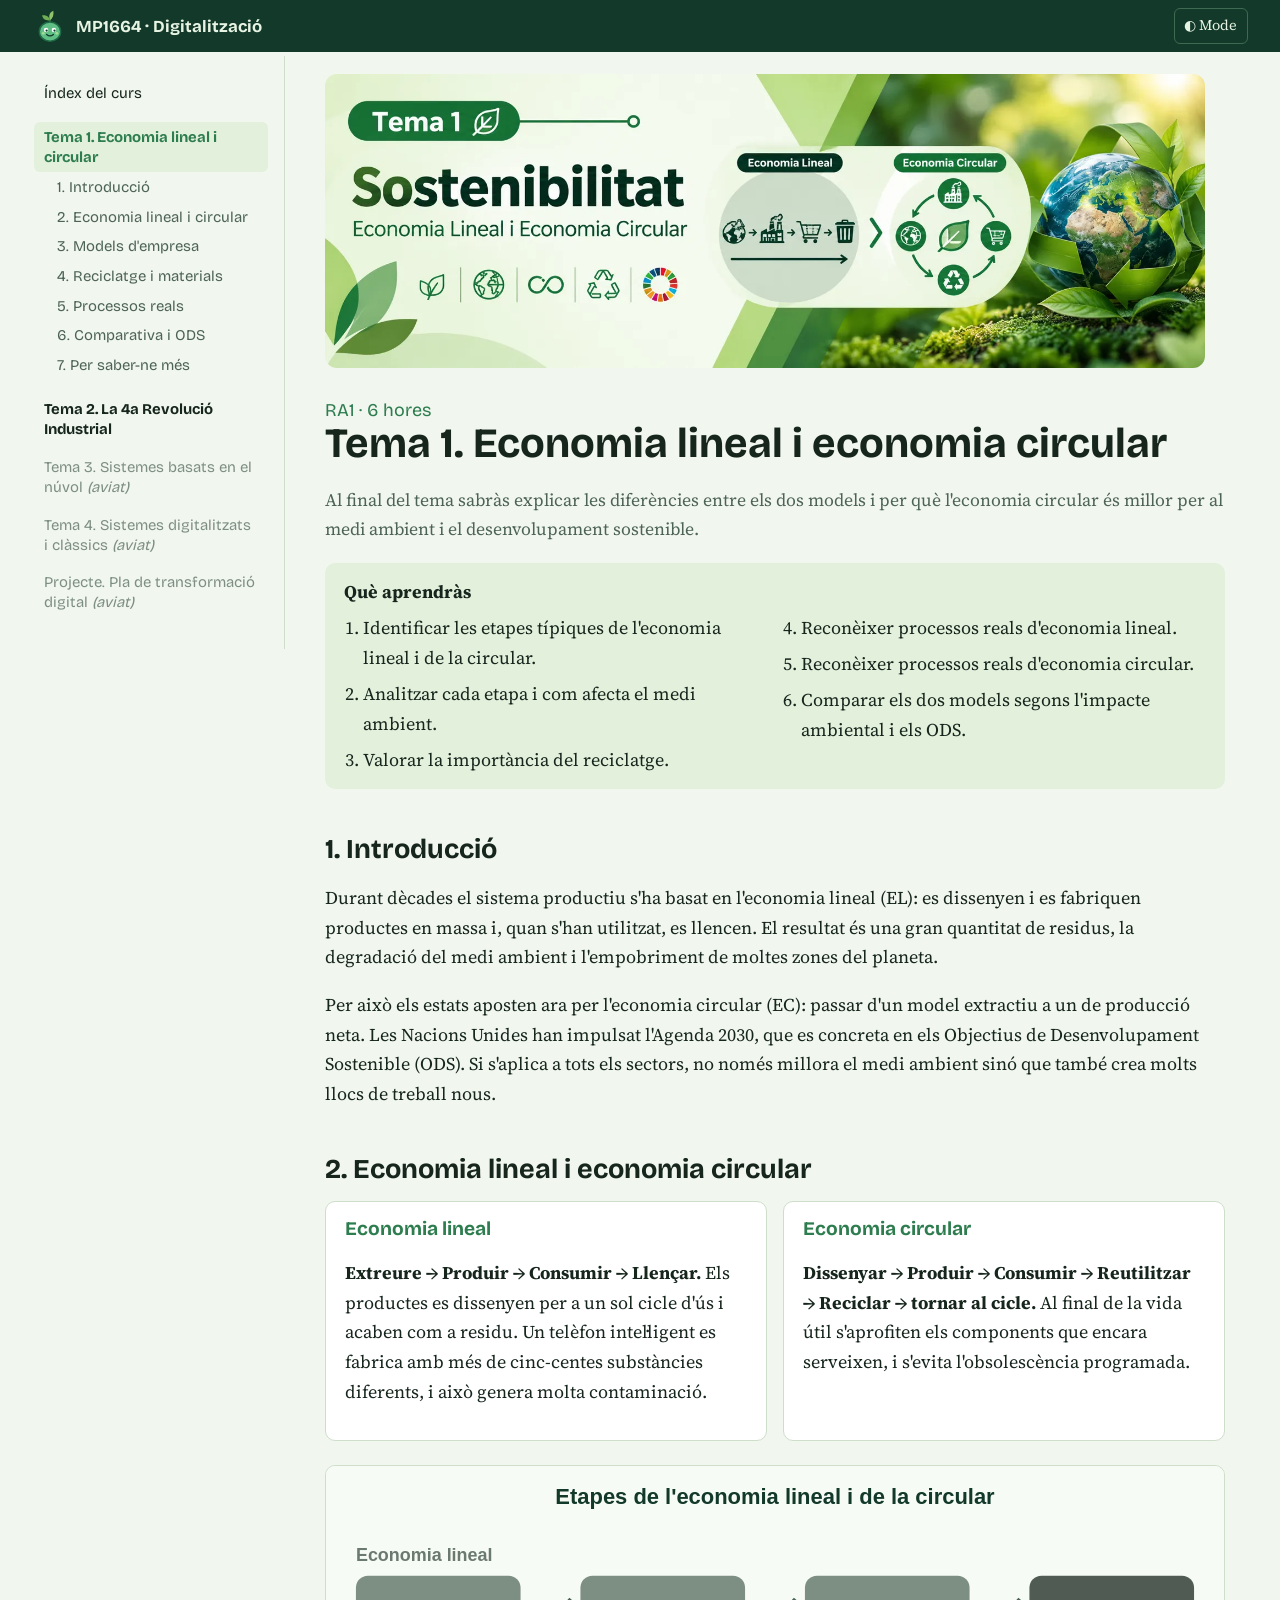
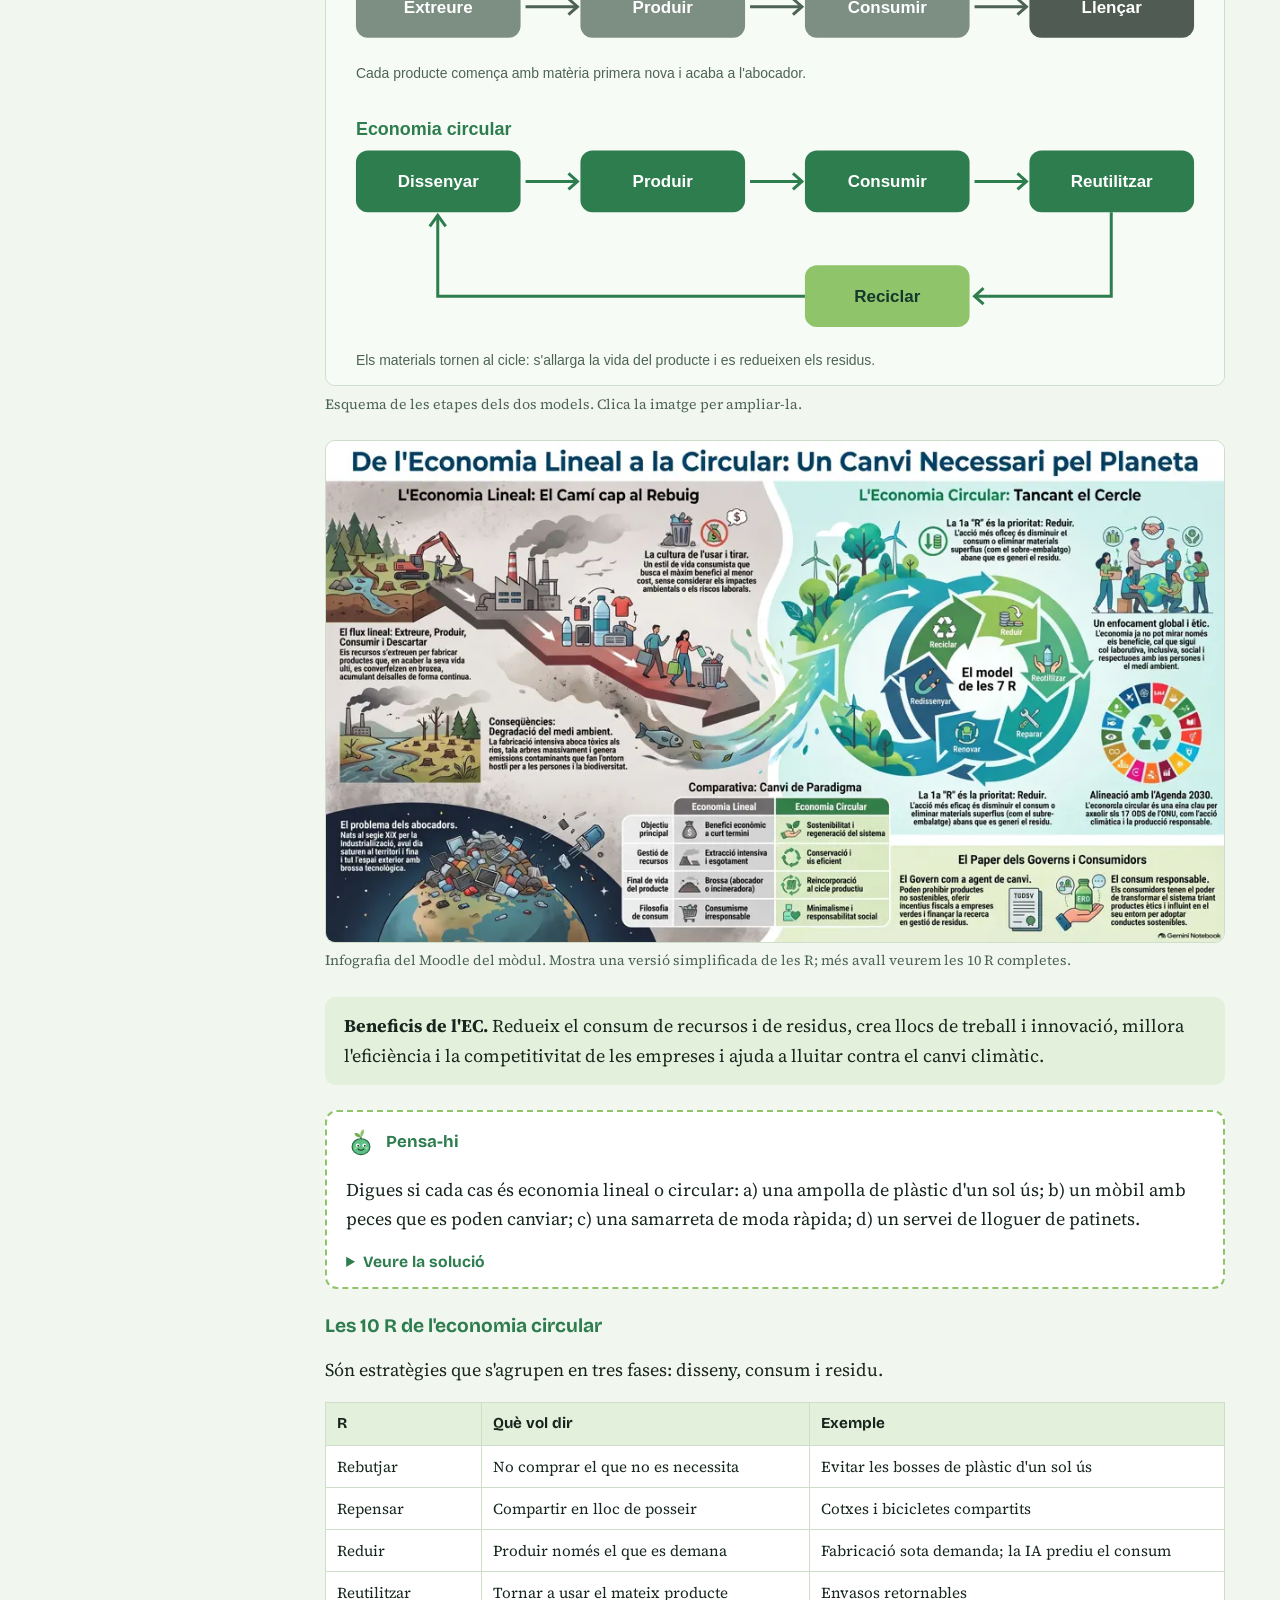
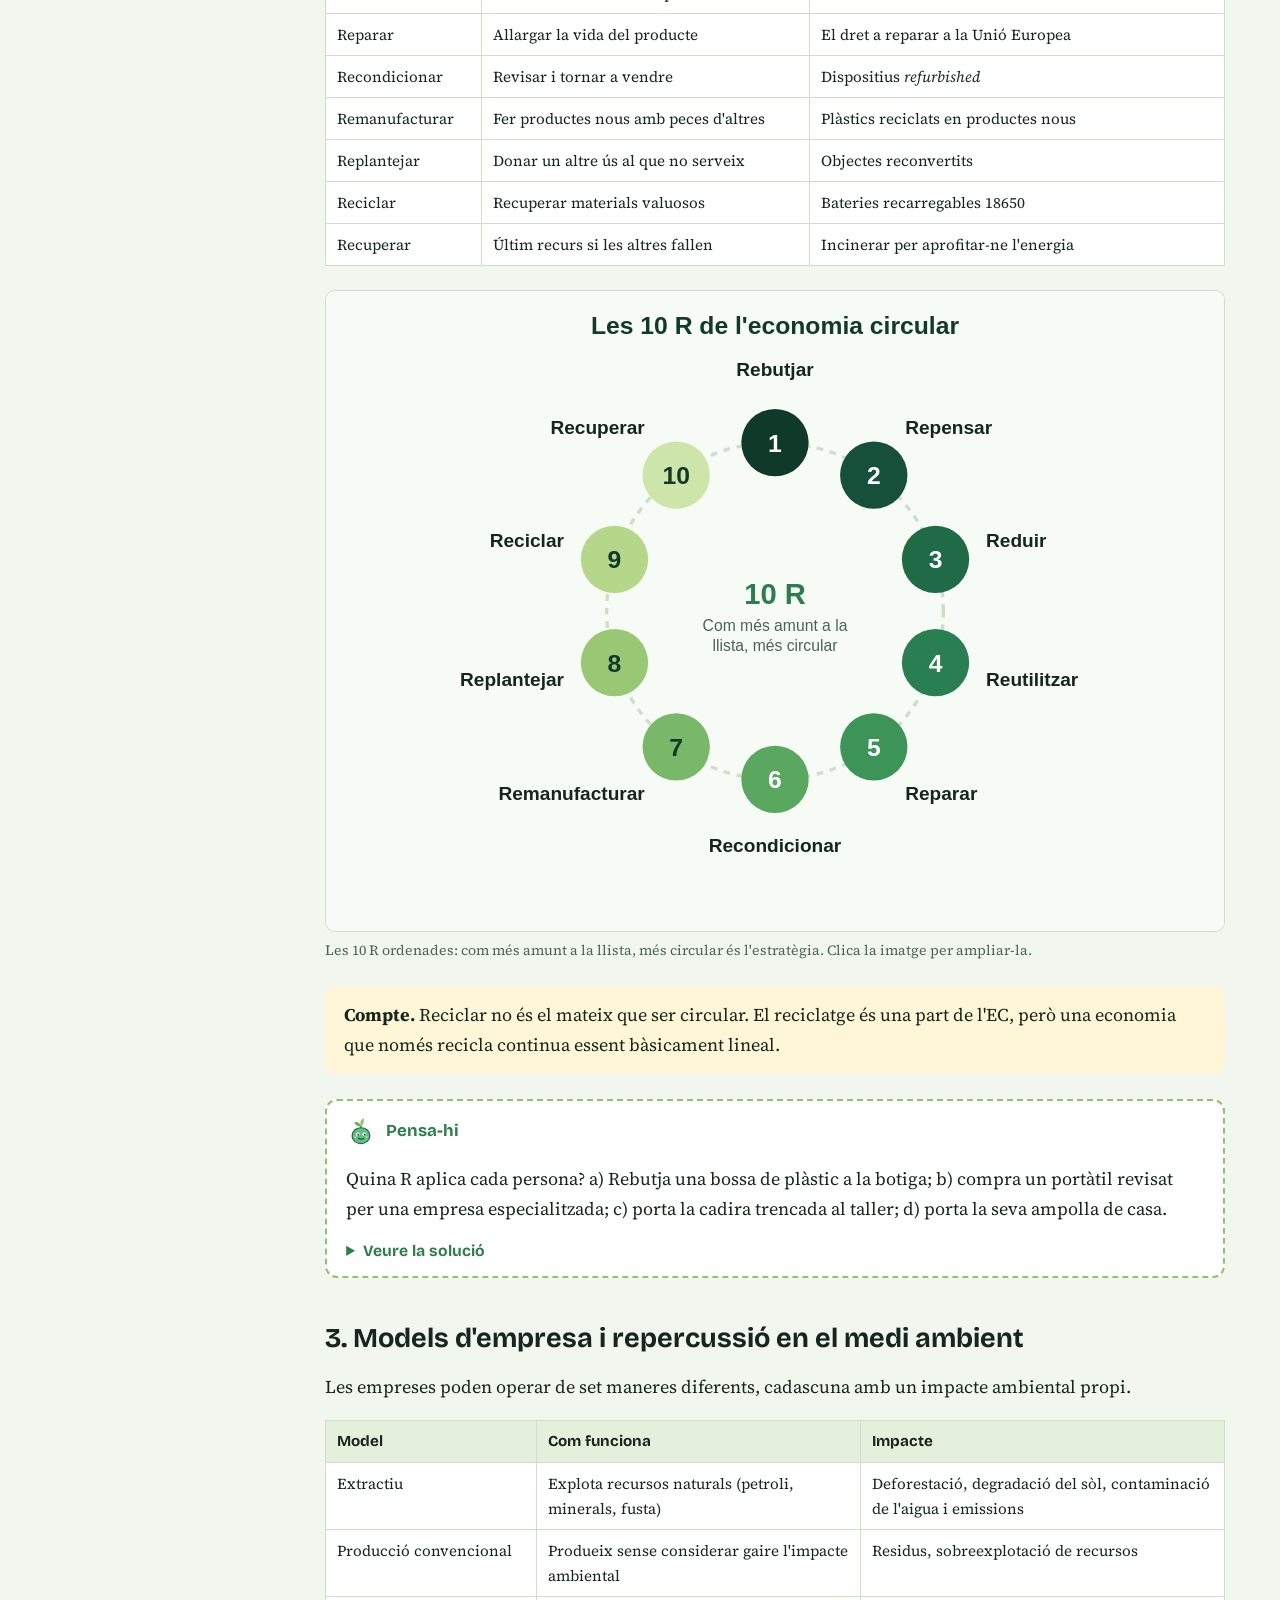
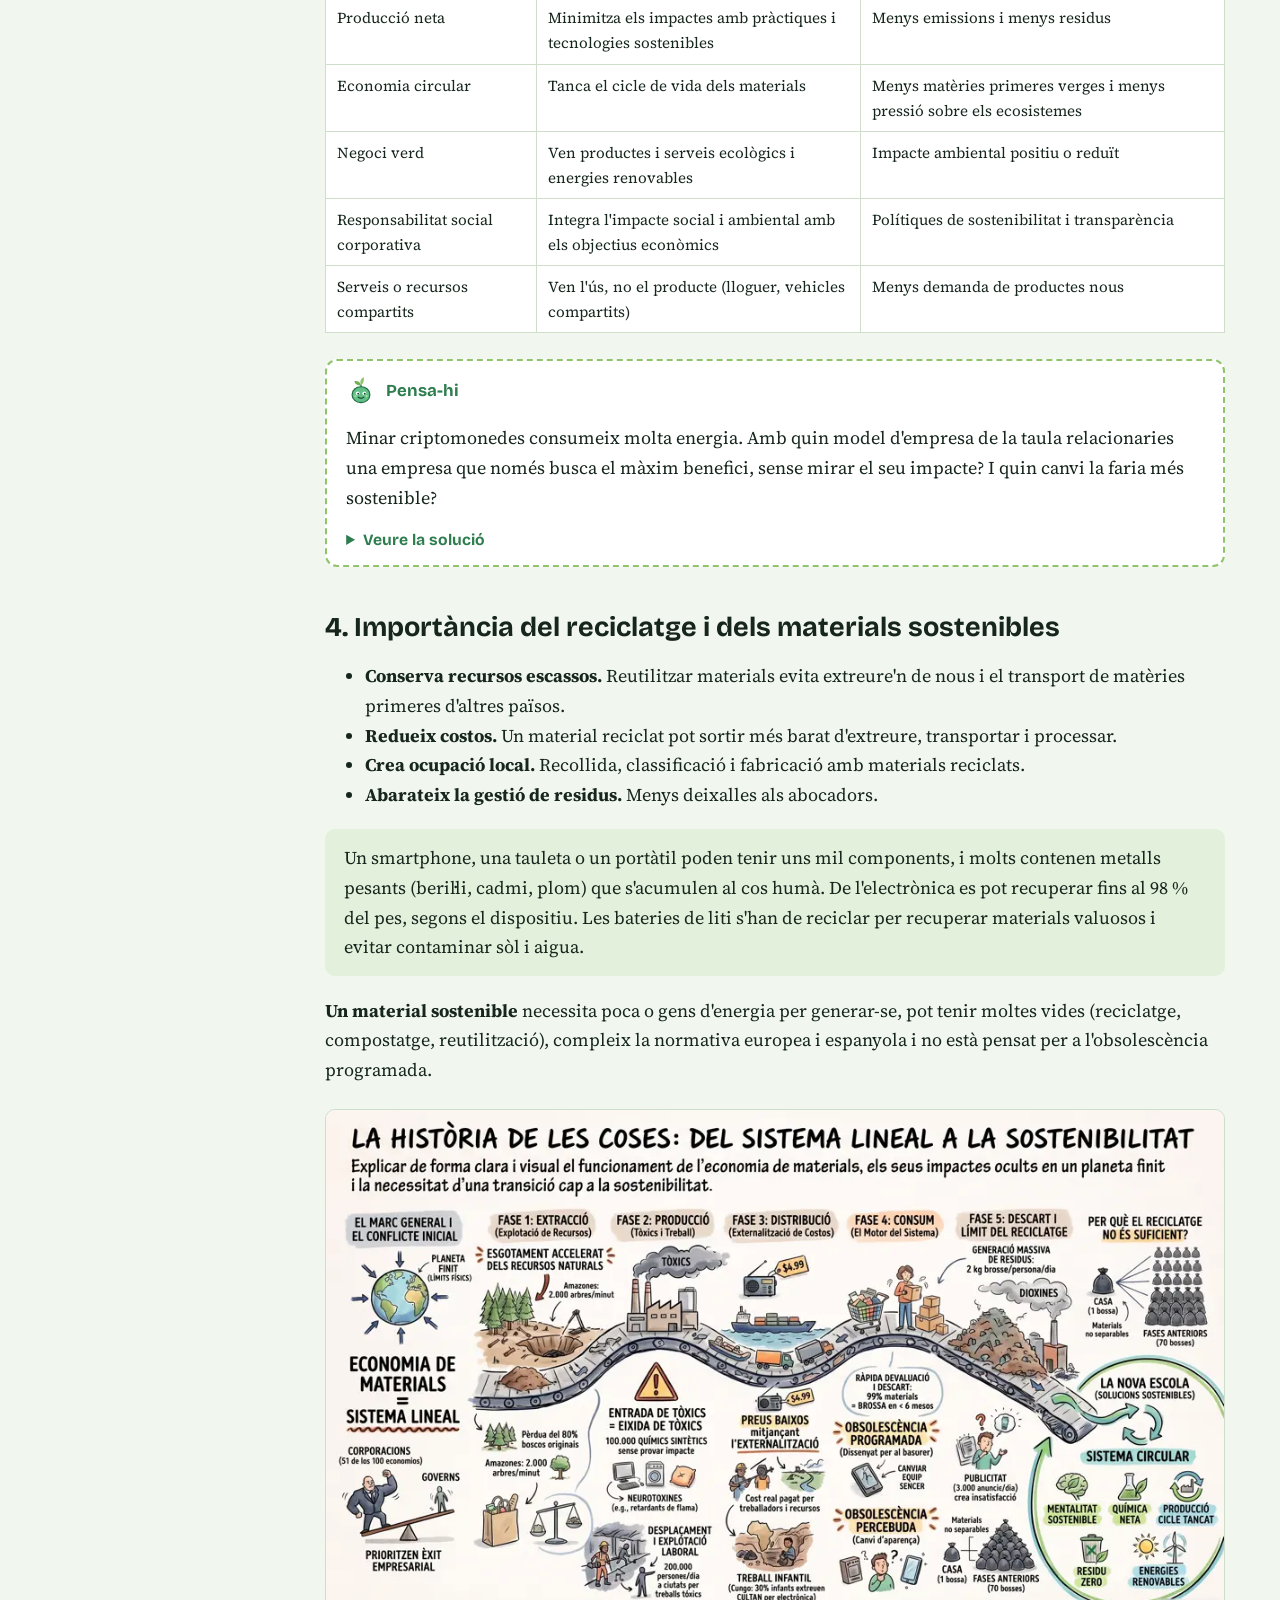
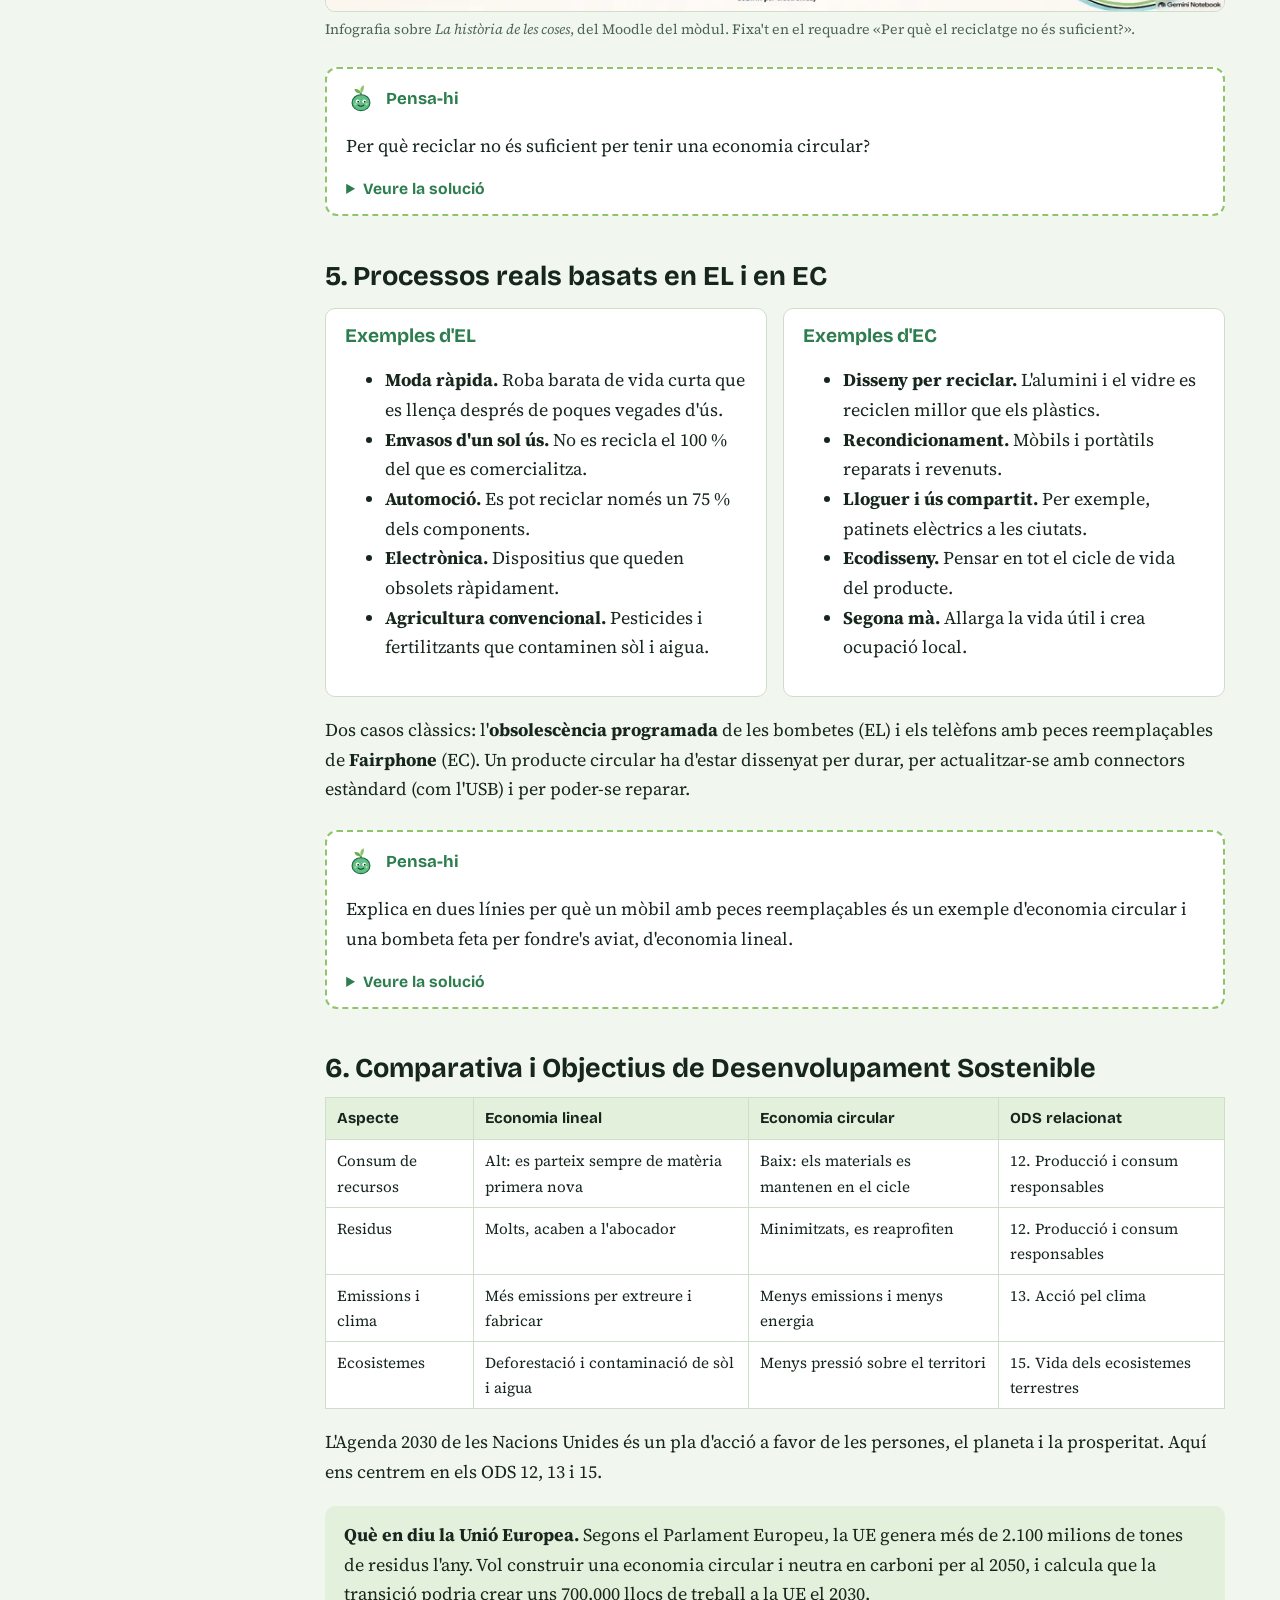
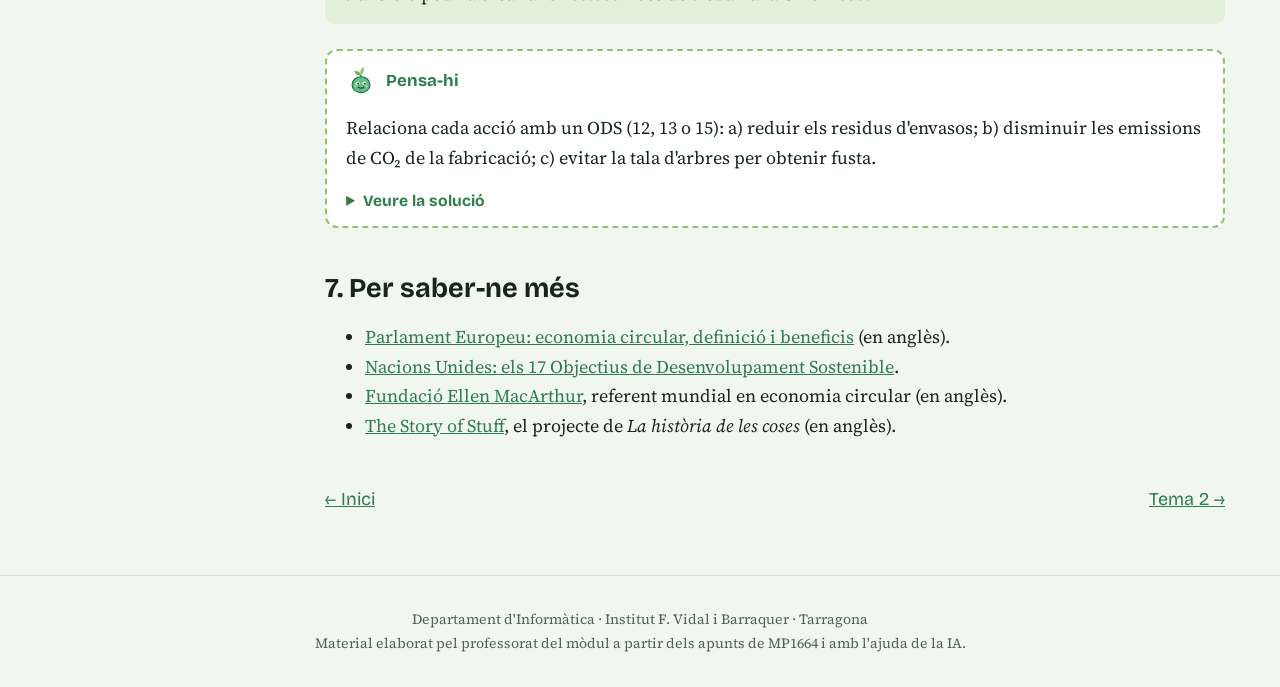
==== commit 34e251ef: "infografies ampliables i més esquemes" ====
--- a/tema-1/index.html
+++ b/tema-1/index.html
@@ -1,24 +1,20 @@
 <!DOCTYPE html>
 <html lang="ca"><head><meta charset="utf-8">
-<link rel="icon" href="../assets/img/bit.svg" type="image/svg+xml">
+<link rel="icon" href="../assets/img/brot.svg" type="image/svg+xml">
 <meta name="viewport" content="width=device-width, initial-scale=1, viewport-fit=cover">
 <title>Tema 1. Economia lineal i circular | MP1664</title>
 <link rel="stylesheet" href="https://fonts.googleapis.com/css2?family=Bricolage+Grotesque:wght@500;700&family=Source+Serif+4:wght@400;600&display=swap">
 <link rel="stylesheet" href="../assets/css/estils.css">
 </head>
-<body class="ra1">
-<svg width="0" height="0" style="position:absolute" aria-hidden="true"><symbol id="bit" viewBox="0 0 64 64">
-<path d="M32 15V9" stroke="#2b2f7a" stroke-width="2.5" stroke-linecap="round"/><circle cx="32" cy="7" r="3.6" fill="#f2b45a" stroke="#2b2f7a" stroke-width="1.8"/>
-<rect x="6.5" y="29" width="7" height="13" rx="3.2" fill="#67d0e6" stroke="#2b2f7a" stroke-width="2"/><rect x="50.5" y="29" width="7" height="13" rx="3.2" fill="#67d0e6" stroke="#2b2f7a" stroke-width="2"/>
-<rect x="21" y="49" width="22" height="10" rx="4" fill="#4c57d8" stroke="#2b2f7a" stroke-width="2.2"/><circle cx="32" cy="54" r="1.8" fill="#67d0e6"/>
-<rect x="11.5" y="15" width="41" height="36" rx="12" fill="#6b76f0" stroke="#2b2f7a" stroke-width="2.5"/>
-<rect x="17" y="21.5" width="30" height="22" rx="8" fill="#12154a"/>
-<circle cx="25" cy="31" r="3.6" fill="#67d0e6"/><circle cx="39" cy="31" r="3.6" fill="#67d0e6"/><circle cx="26.2" cy="29.8" r="1.1" fill="#fff"/><circle cx="40.2" cy="29.8" r="1.1" fill="#fff"/>
-<path d="M27 37.5q5 4 10 0" stroke="#67d0e6" stroke-width="2.2" fill="none" stroke-linecap="round"/>
-</symbol></svg>
+<body>
+<svg width="0" height="0" style="position:absolute" aria-hidden="true"><symbol id="brot" viewBox="0 0 64 64">
+<path d="M32 22c-3-8-1-14 6-17 1 8-1 13-6 17z" fill="#8fc46b"/><path d="M32 22c-1-6-6-10-14-9 1 7 7 10 14 9z" fill="#6fae52"/><path d="M32 22v7" stroke="#2e7d4f" stroke-width="2.5" stroke-linecap="round"/>
+<ellipse cx="32" cy="42" rx="19" ry="17" fill="#5fbf84" stroke="#1f6a45" stroke-width="2.5"/>
+<circle cx="25" cy="39" r="4" fill="#fff"/><circle cx="39" cy="39" r="4" fill="#fff"/><circle cx="26" cy="40" r="2" fill="#12392a"/><circle cx="40" cy="40" r="2" fill="#12392a"/>
+<path d="M26 47q6 5 12 0" stroke="#12392a" stroke-width="2.2" fill="none" stroke-linecap="round"/><circle cx="20" cy="45" r="2.5" fill="#b6e39a" opacity=".8"/><circle cx="44" cy="45" r="2.5" fill="#b6e39a" opacity=".8"/></symbol></svg>
 <header class="top">
 <button id="mb" aria-label="Obre o tanca el menú">☰</button>
-<a class="brand" href="../"><svg width="36" height="36" role="img" aria-label="Bit, la mascota del mòdul"><use href="#bit"/></svg>MP1664 · Digitalització</a>
+<a class="brand" href="../"><svg width="36" height="36" role="img" aria-label="Brot, la mascota del mòdul"><use href="#brot"/></svg>MP1664 · Digitalització</a>
 <button id="th" aria-label="Canvia el mode clar o fosc">◐ Mode</button>
 </header>
 <div class="shell">
@@ -28,7 +24,7 @@
 <a class="t" href="../tema-2/">Tema 2. La 4a Revolució Industrial</a>
 <div class="soon">Tema 3. Sistemes basats en el núvol <i>(aviat)</i></div>
 <div class="soon">Tema 4. Sistemes digitalitzats i clàssics <i>(aviat)</i></div>
-<div class="soon">Tema 5. Pla de transformació digital · projecte <i>(aviat)</i></div>
+<div class="soon">Projecte. Pla de transformació digital <i>(aviat)</i></div>
 </aside>
 <main><img class="banner" src="../assets/img/banner-tema-1.webp" width="1600" height="533" alt="Banner del Tema 1, Sostenibilitat: economia lineal i economia circular">
 <article class="pad">
@@ -46,9 +42,10 @@
 <div class="cmp">
 <div><h3>Economia lineal</h3><p><b>Extreure → Produir → Consumir → Llençar.</b> Els productes es dissenyen per a un sol cicle d'ús i acaben com a residu. Un telèfon intel·ligent es fabrica amb més de cinc-centes substàncies diferents, i això genera molta contaminació.</p></div>
 <div><h3>Economia circular</h3><p><b>Dissenyar → Produir → Consumir → Reutilitzar → Reciclar → tornar al cicle.</b> Al final de la vida útil s'aprofiten els components que encara serveixen, i s'evita l'obsolescència programada.</p></div></div>
-<figure><img src="../assets/img/economia-lineal-vs-circular.webp" alt="Infografia que compara el camí de l'economia lineal (extreure, produir, consumir i descartar) amb el cercle de l'economia circular, amb una taula comparativa" loading="lazy"><figcaption>Infografia del Moodle del mòdul. Mostra una versió simplificada de les R; més avall veurem les 10 R completes.</figcaption></figure>
+<figure><img src="../assets/img/etapes-el-ec.svg" alt="Esquema de les etapes de l'economia lineal (extreure, produir, consumir i llençar) i de la circular, on els materials tornen al cicle" width="900" loading="lazy"><figcaption>Esquema de les etapes dels dos models. Clica la imatge per ampliar-la.</figcaption></figure>
+<figure><img src="../assets/img/economia-lineal-vs-circular.webp" data-full="../assets/img/economia-lineal-vs-circular-gran.webp" alt="Infografia que compara el camí de l'economia lineal (extreure, produir, consumir i descartar) amb el cercle de l'economia circular, amb una taula comparativa" loading="lazy"><figcaption>Infografia del Moodle del mòdul. Mostra una versió simplificada de les R; més avall veurem les 10 R completes.</figcaption></figure>
 <div class="box"><b>Beneficis de l'EC.</b> Redueix el consum de recursos i de residus, crea llocs de treball i innovació, millora l'eficiència i la competitivitat de les empreses i ajuda a lluitar contra el canvi climàtic.</div>
-<div class="ex"><div class="h"><svg width="30" height="30" aria-hidden="true"><use href="#bit"/></svg>Pensa-hi</div>
+<div class="ex"><div class="h"><svg width="30" height="30" aria-hidden="true"><use href="#brot"/></svg>Pensa-hi</div>
 <p>Digues si cada cas és economia lineal o circular: a) una ampolla de plàstic d'un sol ús; b) un mòbil amb peces que es poden canviar; c) una samarreta de moda ràpida; d) un servei de lloguer de patinets.</p>
 <details><summary>Veure la solució</summary><div>a) Lineal. b) Circular. c) Lineal. d) Circular: es comparteix el producte en lloc de fabricar-ne un per persona.</div></details></div>
 
@@ -65,8 +62,10 @@
 <tr><td>Replantejar</td><td>Donar un altre ús al que no serveix</td><td>Objectes reconvertits</td></tr>
 <tr><td>Reciclar</td><td>Recuperar materials valuosos</td><td>Bateries recarregables 18650</td></tr>
 <tr><td>Recuperar</td><td>Últim recurs si les altres fallen</td><td>Incinerar per aprofitar-ne l'energia</td></tr></table></div>
+<figure><img src="../assets/img/10r-roda.svg" alt="Roda amb les 10 R ordenades de la més circular (Rebutjar) a la menys circular (Recuperar)" width="900" loading="lazy"><figcaption>Les 10 R ordenades: com més amunt a la llista, més circular és l'estratègia. Clica la imatge per ampliar-la.</figcaption></figure>
+
 <div class="box w"><b>Compte.</b> Reciclar no és el mateix que ser circular. El reciclatge és una part de l'EC, però una economia que només recicla continua essent bàsicament lineal.</div>
-<div class="ex"><div class="h"><svg width="30" height="30" aria-hidden="true"><use href="#bit"/></svg>Pensa-hi</div>
+<div class="ex"><div class="h"><svg width="30" height="30" aria-hidden="true"><use href="#brot"/></svg>Pensa-hi</div>
 <p>Quina R aplica cada persona? a) Rebutja una bossa de plàstic a la botiga; b) compra un portàtil revisat per una empresa especialitzada; c) porta la cadira trencada al taller; d) porta la seva ampolla de casa.</p>
 <details><summary>Veure la solució</summary><div>a) Rebutjar. b) Recondicionar. c) Reparar. d) Reutilitzar.</div></details></div>
 
@@ -80,7 +79,7 @@
 <tr><td>Negoci verd</td><td>Ven productes i serveis ecològics i energies renovables</td><td>Impacte ambiental positiu o reduït</td></tr>
 <tr><td>Responsabilitat social corporativa</td><td>Integra l'impacte social i ambiental amb els objectius econòmics</td><td>Polítiques de sostenibilitat i transparència</td></tr>
 <tr><td>Serveis o recursos compartits</td><td>Ven l'ús, no el producte (lloguer, vehicles compartits)</td><td>Menys demanda de productes nous</td></tr></table></div>
-<div class="ex"><div class="h"><svg width="30" height="30" aria-hidden="true"><use href="#bit"/></svg>Pensa-hi</div>
+<div class="ex"><div class="h"><svg width="30" height="30" aria-hidden="true"><use href="#brot"/></svg>Pensa-hi</div>
 <p>Minar criptomonedes consumeix molta energia. Amb quin model d'empresa de la taula relacionaries una empresa que només busca el màxim benefici, sense mirar el seu impacte? I quin canvi la faria més sostenible?</p>
 <details><summary>Veure la solució</summary><div>Amb el model de producció convencional (o l'extractiu, si depèn de recursos naturals). Seria més sostenible si adoptés energies renovables i equips més eficients, és a dir, un model de producció neta.</div></details></div>
 
@@ -88,8 +87,8 @@
 <ul><li><b>Conserva recursos escassos.</b> Reutilitzar materials evita extreure'n de nous i el transport de matèries primeres d'altres països.</li><li><b>Redueix costos.</b> Un material reciclat pot sortir més barat d'extreure, transportar i processar.</li><li><b>Crea ocupació local.</b> Recollida, classificació i fabricació amb materials reciclats.</li><li><b>Abarateix la gestió de residus.</b> Menys deixalles als abocadors.</li></ul>
 <div class="box">Un smartphone, una tauleta o un portàtil poden tenir uns mil components, i molts contenen metalls pesants (beril·li, cadmi, plom) que s'acumulen al cos humà. De l'electrònica es pot recuperar fins al 98 % del pes, segons el dispositiu. Les bateries de liti s'han de reciclar per recuperar materials valuosos i evitar contaminar sòl i aigua.</div>
 <p><b>Un material sostenible</b> necessita poca o gens d'energia per generar-se, pot tenir moltes vides (reciclatge, compostatge, reutilització), compleix la normativa europea i espanyola i no està pensat per a l'obsolescència programada.</p>
-<figure><img src="../assets/img/la-historia-de-les-coses.webp" alt="Infografia de La història de les coses: les cinc fases del sistema lineal (extracció, producció, distribució, consum i descart) i per què el reciclatge no és suficient" loading="lazy"><figcaption>Infografia sobre <i>La història de les coses</i>, del Moodle del mòdul. Fixa't en el requadre «Per què el reciclatge no és suficient?».</figcaption></figure>
-<div class="ex"><div class="h"><svg width="30" height="30" aria-hidden="true"><use href="#bit"/></svg>Pensa-hi</div>
+<figure><img src="../assets/img/la-historia-de-les-coses.webp" data-full="../assets/img/la-historia-de-les-coses-gran.webp" alt="Infografia de La història de les coses: les cinc fases del sistema lineal (extracció, producció, distribució, consum i descart) i per què el reciclatge no és suficient" loading="lazy"><figcaption>Infografia sobre <i>La història de les coses</i>, del Moodle del mòdul. Fixa't en el requadre «Per què el reciclatge no és suficient?».</figcaption></figure>
+<div class="ex"><div class="h"><svg width="30" height="30" aria-hidden="true"><use href="#brot"/></svg>Pensa-hi</div>
 <p>Per què reciclar no és suficient per tenir una economia circular?</p>
 <details><summary>Veure la solució</summary><div>Perquè quan es recicla el producte ja s'ha extret, fabricat i transportat, i molts materials no es poden separar bé. L'economia circular actua abans: redueix, reutilitza i repara, i només al final recicla.</div></details></div>
 
@@ -98,7 +97,7 @@
 <div><h3>Exemples d'EL</h3><ul><li><b>Moda ràpida.</b> Roba barata de vida curta que es llença després de poques vegades d'ús.</li><li><b>Envasos d'un sol ús.</b> No es recicla el 100 % del que es comercialitza.</li><li><b>Automoció.</b> Es pot reciclar només un 75 % dels components.</li><li><b>Electrònica.</b> Dispositius que queden obsolets ràpidament.</li><li><b>Agricultura convencional.</b> Pesticides i fertilitzants que contaminen sòl i aigua.</li></ul></div>
 <div><h3>Exemples d'EC</h3><ul><li><b>Disseny per reciclar.</b> L'alumini i el vidre es reciclen millor que els plàstics.</li><li><b>Recondicionament.</b> Mòbils i portàtils reparats i revenuts.</li><li><b>Lloguer i ús compartit.</b> Per exemple, patinets elèctrics a les ciutats.</li><li><b>Ecodisseny.</b> Pensar en tot el cicle de vida del producte.</li><li><b>Segona mà.</b> Allarga la vida útil i crea ocupació local.</li></ul></div></div>
 <p>Dos casos clàssics: l'<b>obsolescència programada</b> de les bombetes (EL) i els telèfons amb peces reemplaçables de <b>Fairphone</b> (EC). Un producte circular ha d'estar dissenyat per durar, per actualitzar-se amb connectors estàndard (com l'USB) i per poder-se reparar.</p>
-<div class="ex"><div class="h"><svg width="30" height="30" aria-hidden="true"><use href="#bit"/></svg>Pensa-hi</div>
+<div class="ex"><div class="h"><svg width="30" height="30" aria-hidden="true"><use href="#brot"/></svg>Pensa-hi</div>
 <p>Explica en dues línies per què un mòbil amb peces reemplaçables és un exemple d'economia circular i una bombeta feta per fondre's aviat, d'economia lineal.</p>
 <details><summary>Veure la solució</summary><div>El mòbil es pot reparar i actualitzar, així que el producte dura més i genera menys residu. La bombeta amb obsolescència programada es dissenya per acabar-se i substituir-se, de manera que es compra, s'usa poc i es llença.</div></details></div>
 
@@ -110,7 +109,7 @@
 <tr><td>Ecosistemes</td><td>Deforestació i contaminació de sòl i aigua</td><td>Menys pressió sobre el territori</td><td>15. Vida dels ecosistemes terrestres</td></tr></table></div>
 <p>L'Agenda 2030 de les Nacions Unides és un pla d'acció a favor de les persones, el planeta i la prosperitat. Aquí ens centrem en els ODS 12, 13 i 15.</p>
 <div class="box"><b>Què en diu la Unió Europea.</b> Segons el Parlament Europeu, la UE genera més de 2.100 milions de tones de residus l'any. Vol construir una economia circular i neutra en carboni per al 2050, i calcula que la transició podria crear uns 700.000 llocs de treball a la UE el 2030.</div>
-<div class="ex"><div class="h"><svg width="30" height="30" aria-hidden="true"><use href="#bit"/></svg>Pensa-hi</div>
+<div class="ex"><div class="h"><svg width="30" height="30" aria-hidden="true"><use href="#brot"/></svg>Pensa-hi</div>
 <p>Relaciona cada acció amb un ODS (12, 13 o 15): a) reduir els residus d'envasos; b) disminuir les emissions de CO₂ de la fabricació; c) evitar la tala d'arbres per obtenir fusta.</p>
 <details><summary>Veure la solució</summary><div>a) ODS 12, Producció i consum responsables. b) ODS 13, Acció pel clima. c) ODS 15, Vida dels ecosistemes terrestres.</div></details></div>
 
--- a/assets/css/estils.css
+++ b/assets/css/estils.css
@@ -1,14 +1,14 @@
-:root{--bg:#f3f5fb;--card:#fff;--ink:#141a33;--mute:#50577a;--deep:#1e2062;--g:#3d44c4;--g2:#9aa8ff;--line:#d5daed;--hl:#e6eaf9;--warn:#fff6d8;--on:#eef0ff;--on2:#d3d8f5;--on3:#b8bfe8;--hb:#4b52a8;--say:#2b2f7a;--btn:#12154a;--c1:#2e7d4f;--c1b:#8fc46b;--h1:#e3f0dc;--c2:#0e7490;--c2b:#67d0e6;--h2:#dff3f7;--c3:#b45309;--c3b:#f2b45a;--h3:#fbeed9;--c4:#8e3aa8;--c4b:#d9a3e8;--h4:#f3e5f8;--c5:#b3264a;--c5b:#f28ba5;--h5:#fbe4ea;box-sizing:border-box;padding-top:env(safe-area-inset-top,0px);padding-bottom:env(safe-area-inset-bottom,0px)}
-@media(prefers-color-scheme:dark){:root:not([data-theme="light"]){--bg:#0d1026;--card:#161a3a;--ink:#e6e9f7;--mute:#a5abd2;--deep:#080a1e;--g:#9aa6ff;--g2:#b3bcff;--line:#282d5c;--hl:#1d2250;--warn:#33300f;--say:#2b2f7a;--c1:#5fbf84;--c1b:#9fd77a;--h1:#1b3326;--c2:#5cc8e0;--c2b:#8fdcee;--h2:#12303a;--c3:#f2b45a;--c3b:#f7c97f;--h3:#3a2a12;--c4:#da9be8;--c4b:#e8bcf2;--h4:#2d1b38;--c5:#f28ba5;--c5b:#f7adc0;--h5:#3a1824}}
-:root[data-theme="dark"]{--bg:#0d1026;--card:#161a3a;--ink:#e6e9f7;--mute:#a5abd2;--deep:#080a1e;--g:#9aa6ff;--g2:#b3bcff;--line:#282d5c;--hl:#1d2250;--warn:#33300f;--say:#2b2f7a;--c1:#5fbf84;--c1b:#9fd77a;--h1:#1b3326;--c2:#5cc8e0;--c2b:#8fdcee;--h2:#12303a;--c3:#f2b45a;--c3b:#f7c97f;--h3:#3a2a12;--c4:#da9be8;--c4b:#e8bcf2;--h4:#2d1b38;--c5:#f28ba5;--c5b:#f7adc0;--h5:#3a1824}
+:root{--bg:#f1f6ef;--card:#fff;--ink:#16261d;--mute:#4d6356;--deep:#12392a;--g:#2e7d4f;--g2:#8fc46b;--line:#cfdecb;--hl:#e3f0dc;--warn:#fff6d8;box-sizing:border-box;padding-top:env(safe-area-inset-top,0px);padding-bottom:env(safe-area-inset-bottom,0px)}
+@media(prefers-color-scheme:dark){:root:not([data-theme="light"]){--bg:#0e1a14;--card:#15271d;--ink:#e5f0e6;--mute:#9db5a4;--deep:#07130d;--g:#5fbf84;--g2:#9fd77a;--line:#27402f;--hl:#1b3326;--warn:#33300f}}
+:root[data-theme="dark"]{--bg:#0e1a14;--card:#15271d;--ink:#e5f0e6;--mute:#9db5a4;--deep:#07130d;--g:#5fbf84;--g2:#9fd77a;--line:#27402f;--hl:#1b3326;--warn:#33300f}
 html{scroll-padding-top:calc(env(safe-area-inset-top,0px) + 70px)}
 *{box-sizing:border-box}
 body{margin:0;background:var(--bg);color:var(--ink);font:18px/1.65 "Source Serif 4",Georgia,serif}
 h1,h2,h3,.sans{font-family:"Bricolage Grotesque","Segoe UI",system-ui,sans-serif;line-height:1.15}
 a{color:var(--g)}:focus-visible{outline:3px solid var(--g2);outline-offset:2px}
-header.top{position:sticky;top:env(safe-area-inset-top,0px);z-index:5;background:var(--deep);color:var(--on);display:flex;gap:.7rem;align-items:center;padding:.5rem clamp(.8rem,3vw,2rem)}
+header.top{position:sticky;top:env(safe-area-inset-top,0px);z-index:5;background:var(--deep);color:#e8f4e3;display:flex;gap:.7rem;align-items:center;padding:.5rem clamp(.8rem,3vw,2rem)}
 header.top .brand{color:inherit;text-decoration:none;font:700 1.05rem "Bricolage Grotesque",system-ui,sans-serif;margin-right:auto;display:flex;align-items:center;gap:.5rem}
-header.top button{color:var(--on);background:none;border:1px solid var(--hb);font:inherit;font-size:.9rem;cursor:pointer;padding:.3rem .6rem;border-radius:6px}
+header.top button{color:#e8f4e3;background:none;border:1px solid #3f6a52;font:inherit;font-size:.9rem;cursor:pointer;padding:.3rem .6rem;border-radius:6px}
 #mb{display:none}
 .shell{display:grid;grid-template-columns:270px 1fr;max-width:1250px;margin:0 auto}
 aside#side{position:sticky;top:calc(env(safe-area-inset-top,0px) + 56px);align-self:start;max-height:calc(100vh - 60px);overflow:auto;padding:1.4rem 1rem 2rem 1.2rem;border-right:1px solid var(--line);font:.93rem/1.35 "Bricolage Grotesque",system-ui,sans-serif}
@@ -17,11 +17,11 @@
 aside .t{font-weight:700;margin-top:.9rem}aside .sub a{padding-left:1.4rem;color:var(--mute)}
 aside .soon{padding:.3rem .6rem;color:var(--mute);opacity:.7;margin-top:.5rem}
 main{padding:0 clamp(1rem,4vw,2.5rem) 3rem;min-width:0;overflow-x:clip}
-.hero{background:var(--deep);color:var(--on);margin:0 calc(-1*clamp(1rem,4vw,2.5rem));padding:2.6rem clamp(1rem,4vw,2.5rem);display:grid;grid-template-columns:1.1fr 1fr;gap:2rem;align-items:center}
-.hero h1{font-size:clamp(2rem,4.5vw,3.1rem);margin:.2rem 0 1rem}.hero p{color:var(--on2);max-width:34em}
-.btn{display:inline-block;background:var(--g2);color:var(--btn);padding:.65rem 1.2rem;border-radius:999px;font:700 1rem "Bricolage Grotesque",system-ui,sans-serif;text-decoration:none}
+.hero{background:var(--deep);color:#e8f4e3;margin:0 calc(-1*clamp(1rem,4vw,2.5rem));padding:2.6rem clamp(1rem,4vw,2.5rem);display:grid;grid-template-columns:1.1fr 1fr;gap:2rem;align-items:center}
+.hero h1{font-size:clamp(2rem,4.5vw,3.1rem);margin:.2rem 0 1rem}.hero p{color:#cfe3cb;max-width:34em}
+.btn{display:inline-block;background:var(--g2);color:#10281c;padding:.65rem 1.2rem;border-radius:999px;font:700 1rem "Bricolage Grotesque",system-ui,sans-serif;text-decoration:none}
 .stats{display:flex;flex-wrap:wrap;gap:1rem 2.2rem;margin:1.8rem 0 0;padding:0;list-style:none}
-.stats b{display:block;font:700 2rem "Bricolage Grotesque",system-ui,sans-serif;color:var(--g2)}.stats span{font-size:.9rem;color:var(--on3)}
+.stats b{display:block;font:700 2rem "Bricolage Grotesque",system-ui,sans-serif;color:var(--g2)}.stats span{font-size:.9rem;color:#b9d2b8}
 h2{font-size:1.7rem;margin:2.8rem 0 .8rem}h3{font-size:1.2rem;margin:1.6rem 0 .4rem;color:var(--g)}
 .ra{background:var(--card);border:1px solid var(--line);border-left:6px solid var(--g);border-radius:10px;padding:1rem 1.3rem;margin:1rem 0}
 .ra.soonc{border-left-color:var(--line);opacity:.75}.ra h3{margin:0 0 .2rem;color:var(--ink)}.ra small{color:var(--mute);font-family:"Bricolage Grotesque",system-ui,sans-serif}
@@ -40,13 +40,13 @@
 .ex ol,.ex ul{margin:.5rem 0}
 details{margin-top:.6rem}summary{cursor:pointer;font:700 .98rem "Bricolage Grotesque",system-ui,sans-serif;color:var(--g)}
 details>div{background:var(--hl);border-radius:8px;padding:.6rem 1rem;margin-top:.5rem}
-.say{display:flex;gap:.8rem;align-items:center;background:var(--say);border-radius:14px;padding:.7rem 1rem;color:var(--on);margin-top:1.4rem;max-width:34em}
+.say{display:flex;gap:.8rem;align-items:center;background:#1b4a36;border-radius:14px;padding:.7rem 1rem;color:#e8f4e3;margin-top:1.4rem;max-width:34em}
 footer{text-align:center;color:var(--mute);font-size:.88rem;padding:2rem 1rem;border-top:1px solid var(--line)}
 @media(max-width:860px){.shell{grid-template-columns:1fr}#mb{display:block}aside#side{display:none;position:static;max-height:none;border-right:0;border-bottom:1px solid var(--line)}aside#side.open{display:block}.hero,.cmp{grid-template-columns:1fr}.rs{columns:1}}
 @media(prefers-reduced-motion:no-preference){.loop{animation:spin 30s linear infinite;transform-origin:150px 215px}@keyframes spin{to{transform:rotate(360deg)}}}
 .tl{display:grid;grid-template-columns:repeat(4,1fr);gap:.8rem;margin:1.2rem 0}
 .tl>div{background:var(--card);border:1px solid var(--line);border-top:5px solid var(--g);border-radius:10px;padding:.8rem 1rem}
-.tl>div:nth-child(2){border-top-color:color-mix(in srgb,var(--g) 70%,var(--g2))}.tl>div:nth-child(3){border-top-color:color-mix(in srgb,var(--g) 35%,var(--g2))}.tl>div:nth-child(4){border-top-color:var(--g2)}
+.tl>div:nth-child(2){border-top-color:#5a9a5b}.tl>div:nth-child(3){border-top-color:#7fae5d}.tl>div:nth-child(4){border-top-color:var(--g2)}
 .tl h3{font-size:1rem;margin:0 0 .3rem;color:var(--g)}.tl p{font-size:.92rem;line-height:1.5;margin:0}
 .nx{display:flex;justify-content:space-between;margin-top:3rem}.nx span{color:var(--mute)}
 @media(max-width:860px){.tl{grid-template-columns:1fr 1fr}}@media(max-width:520px){.tl{grid-template-columns:1fr}}
@@ -55,11 +55,10 @@
 .intro{padding:1.8rem 0 0}.intro .lead{max-width:38em;margin:0 0 1.2rem}
 .stats2{display:flex;flex-wrap:wrap;gap:1rem 2.5rem;margin:1.8rem 0 0;padding:0;list-style:none}
 .stats2 b{display:block;font:700 2rem "Bricolage Grotesque",system-ui,sans-serif;color:var(--g)}.stats2 span{font-size:.9rem;color:var(--mute)}
-
-body.ra1{--g:var(--c1);--g2:var(--c1b);--hl:var(--h1)}
-body.ra2{--g:var(--c2);--g2:var(--c2b);--hl:var(--h2)}
-body.ra3{--g:var(--c3);--g2:var(--c3b);--hl:var(--h3)}
-body.ra4{--g:var(--c4);--g2:var(--c4b);--hl:var(--h4)}
-body.ra5{--g:var(--c5);--g2:var(--c5b);--hl:var(--h5)}
-.ra.r1{border-left-color:var(--c1)}.ra.r2{border-left-color:var(--c2)}.ra.r3{border-left-color:var(--c3)}.ra.r4{border-left-color:var(--c4)}.ra.r5{border-left-color:var(--c5)}
-.ra.soonc{border-left-width:6px}+figure img[data-full]{cursor:zoom-in}
+.lb{position:fixed;inset:0;z-index:50;background:rgba(5,15,10,.92);display:flex;flex-direction:column}
+.lb .bar2{display:flex;justify-content:space-between;align-items:center;gap:1rem;padding:.6rem 1rem;padding-top:calc(.6rem + env(safe-area-inset-top,0px));color:#e8f4e3;font:.9rem "Bricolage Grotesque",system-ui,sans-serif}
+.lb button{background:#e8f4e3;color:#12392a;border:0;border-radius:999px;padding:.4rem 1rem;font:700 .95rem "Bricolage Grotesque",system-ui,sans-serif;cursor:pointer}
+.lb .stage{flex:1;overflow:auto;display:flex;padding:0 1rem 1rem;-webkit-overflow-scrolling:touch}
+.lb img{margin:auto;max-width:100%;max-height:100%;width:auto;height:auto;cursor:zoom-in;border-radius:6px;background:#fff}
+.lb.big img{max-width:none;max-height:none;width:200%;cursor:zoom-out}
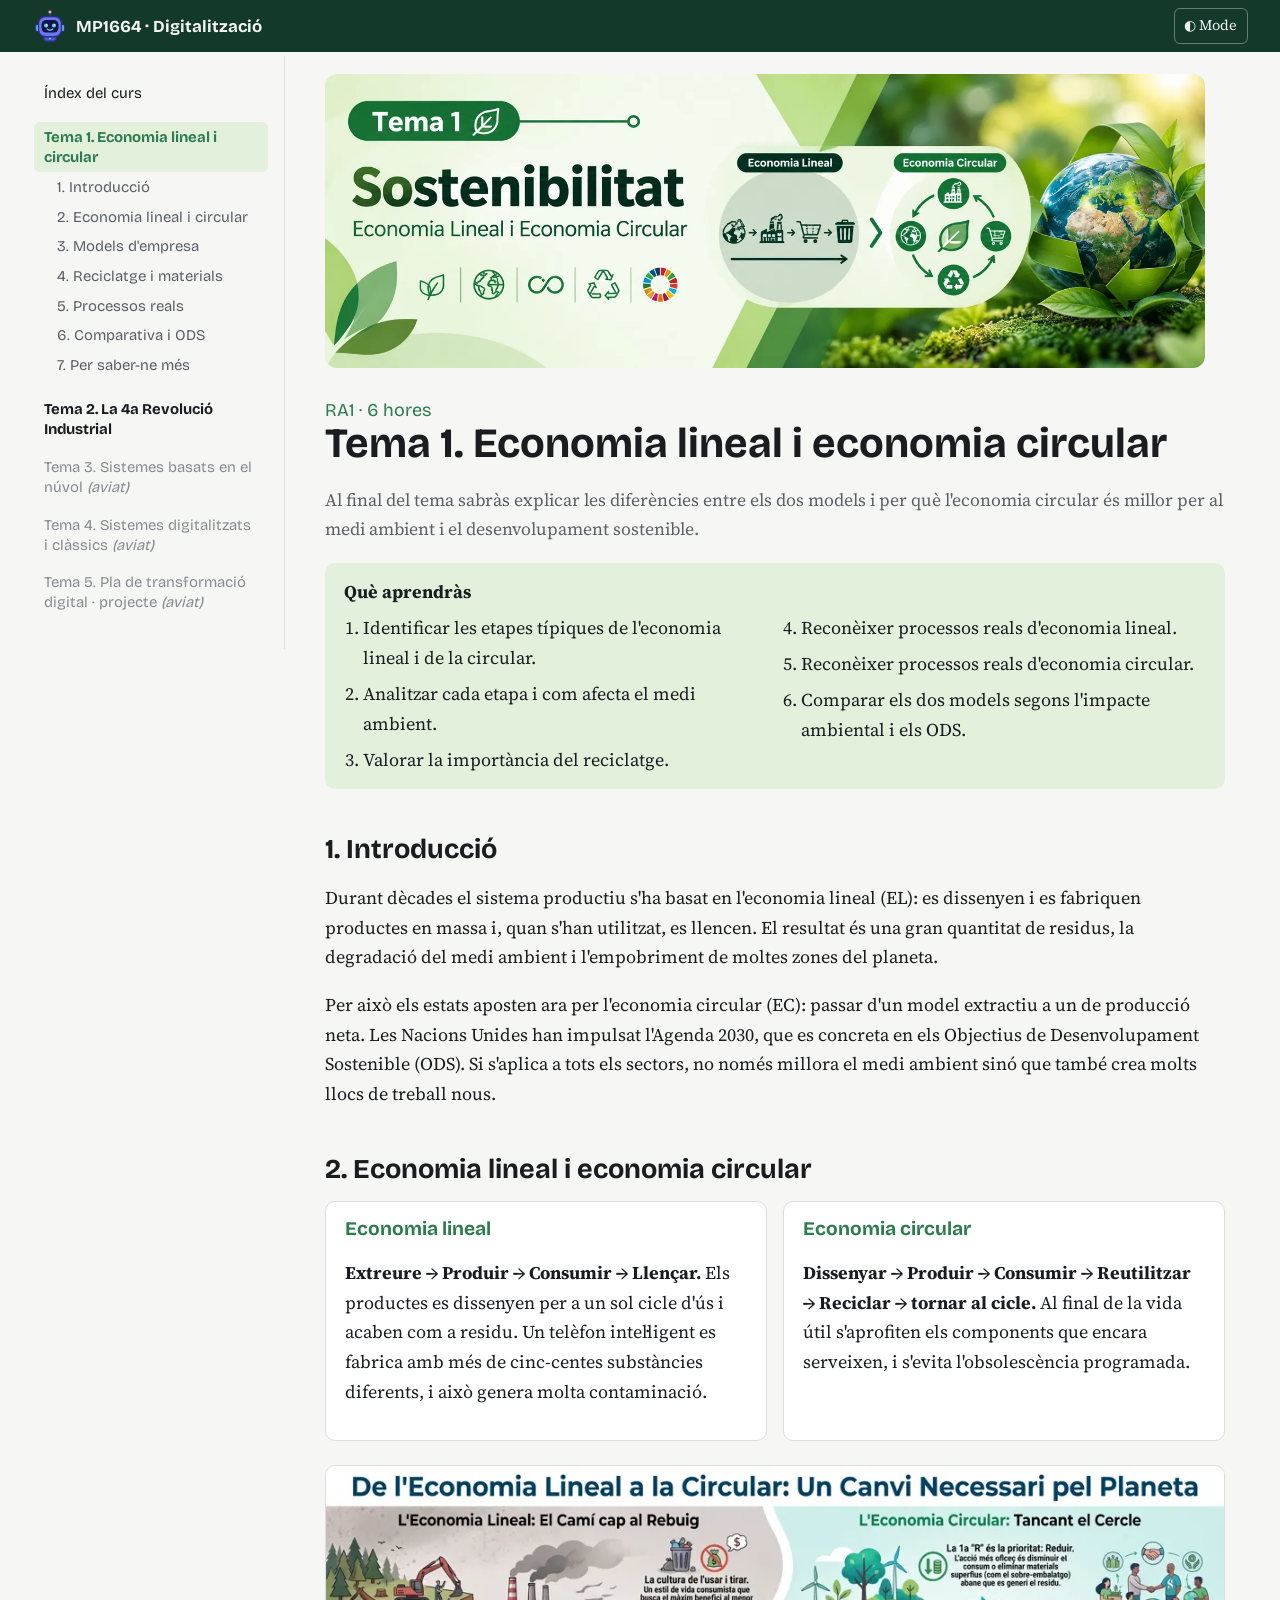
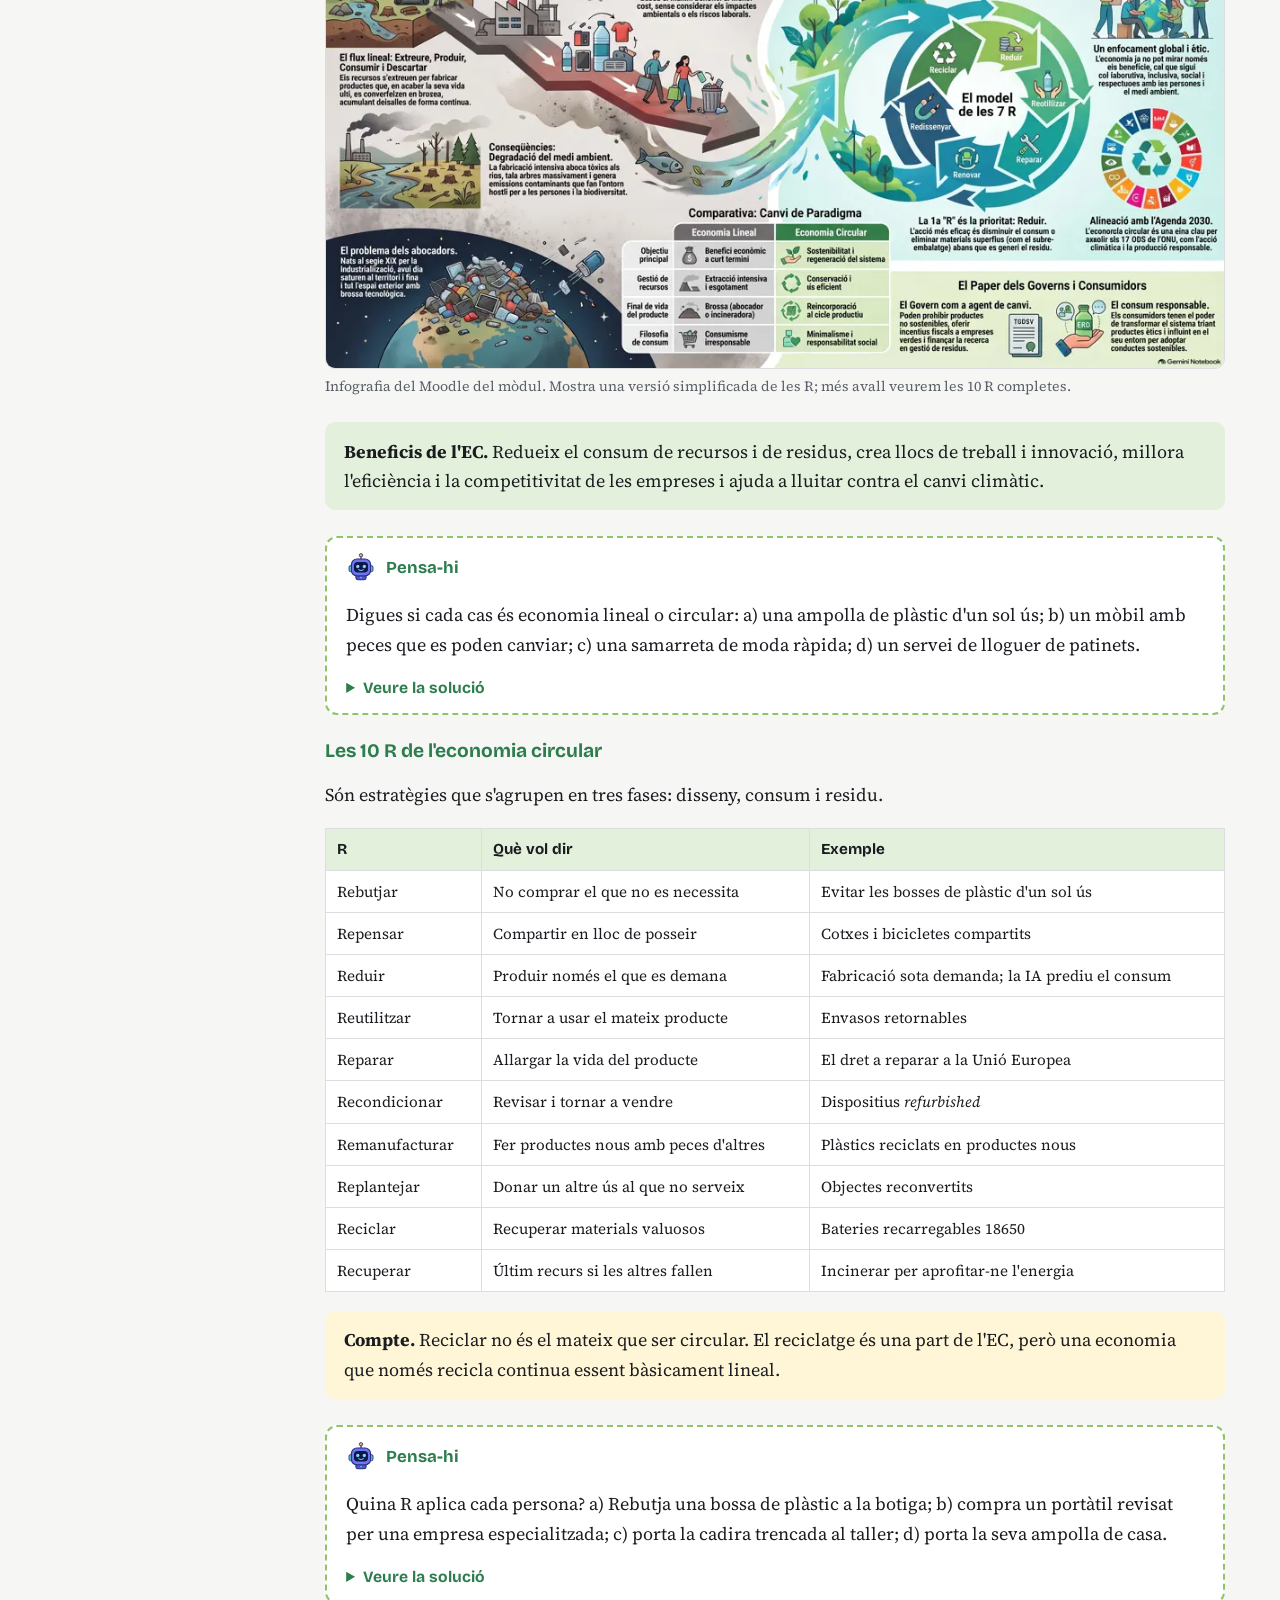
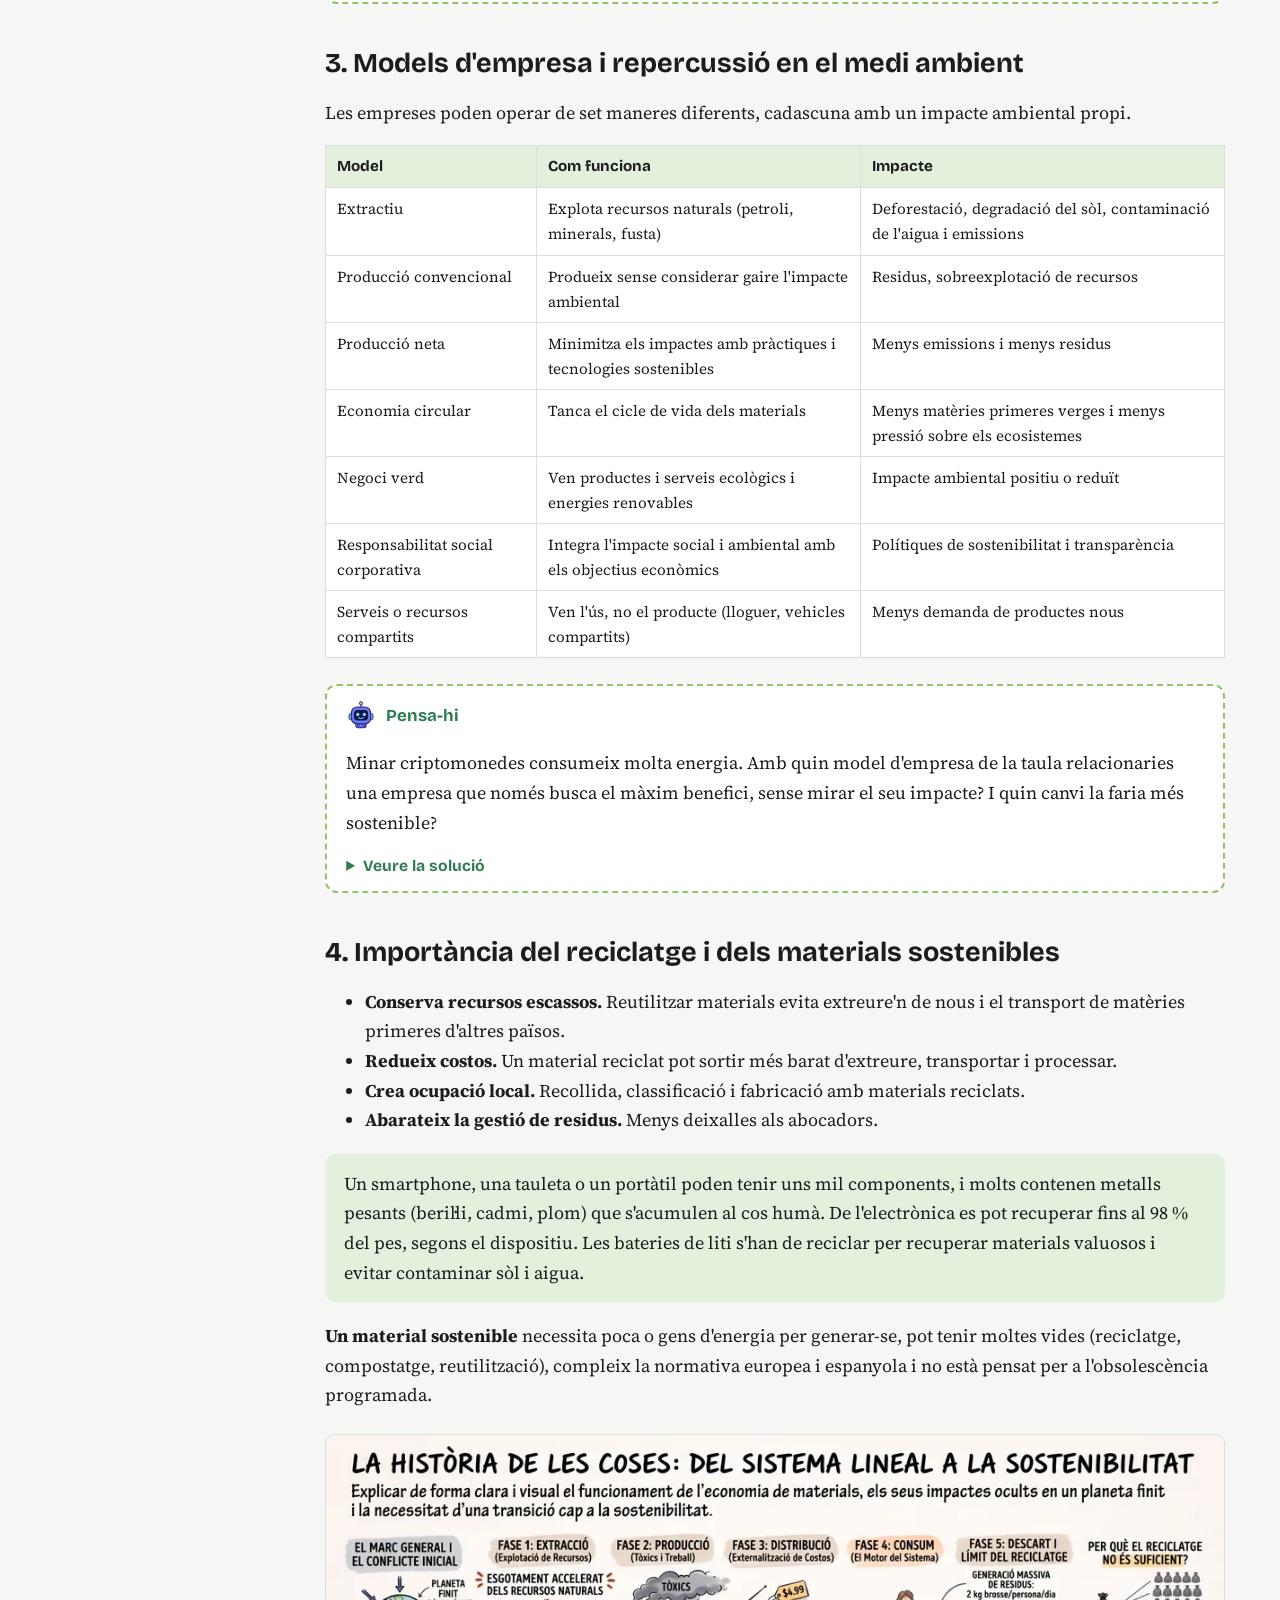
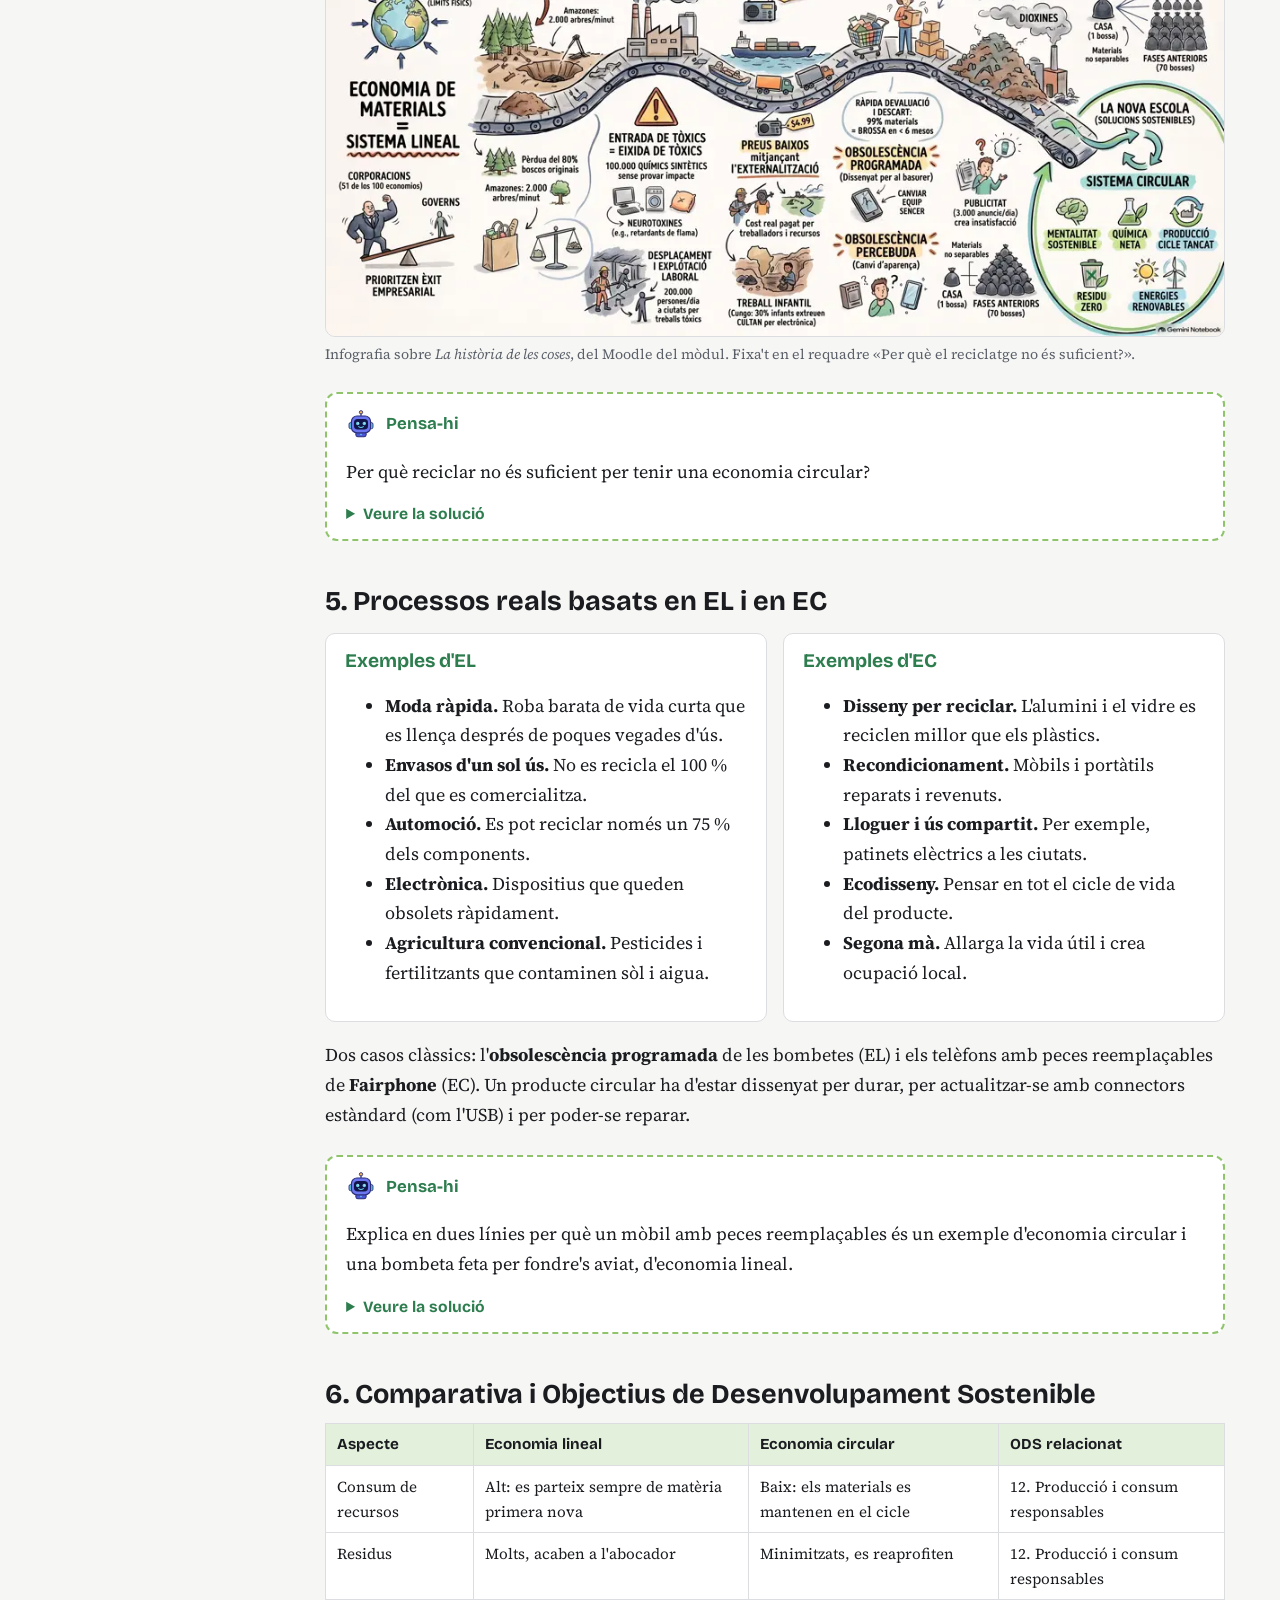
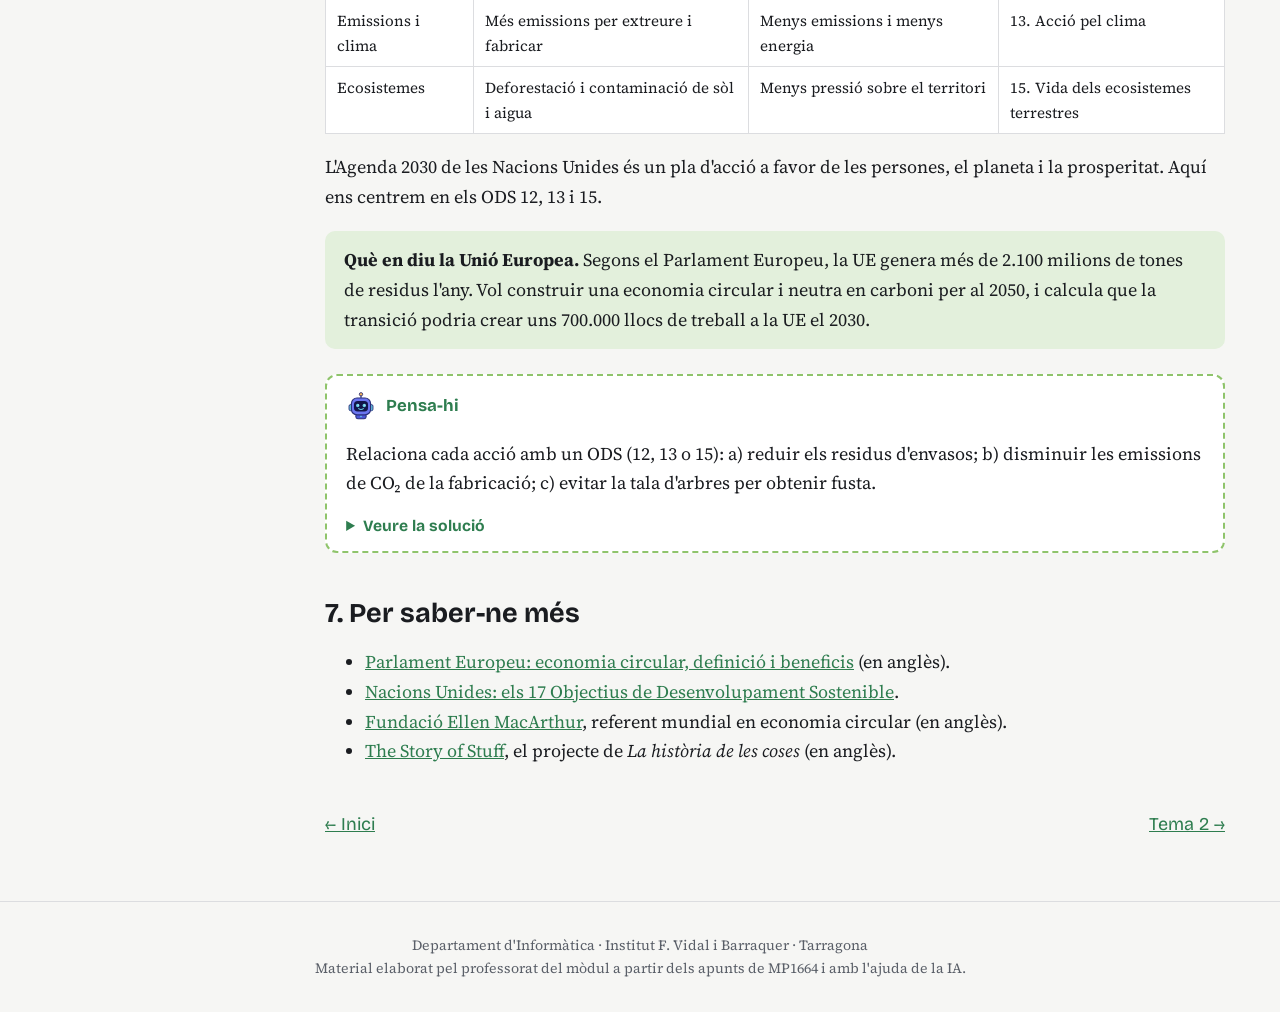
==== commit 18168ef9: "Revert "infografies ampliables i més esquemes" This reverts commit 34e251efc6e52d00c52bfc997e021d23f" ====
--- a/tema-1/index.html
+++ b/tema-1/index.html
@@ -1,20 +1,24 @@
 <!DOCTYPE html>
 <html lang="ca"><head><meta charset="utf-8">
-<link rel="icon" href="../assets/img/brot.svg" type="image/svg+xml">
+<link rel="icon" href="../assets/img/bit.svg" type="image/svg+xml">
 <meta name="viewport" content="width=device-width, initial-scale=1, viewport-fit=cover">
 <title>Tema 1. Economia lineal i circular | MP1664</title>
 <link rel="stylesheet" href="https://fonts.googleapis.com/css2?family=Bricolage+Grotesque:wght@500;700&family=Source+Serif+4:wght@400;600&display=swap">
 <link rel="stylesheet" href="../assets/css/estils.css">
 </head>
-<body>
-<svg width="0" height="0" style="position:absolute" aria-hidden="true"><symbol id="brot" viewBox="0 0 64 64">
-<path d="M32 22c-3-8-1-14 6-17 1 8-1 13-6 17z" fill="#8fc46b"/><path d="M32 22c-1-6-6-10-14-9 1 7 7 10 14 9z" fill="#6fae52"/><path d="M32 22v7" stroke="#2e7d4f" stroke-width="2.5" stroke-linecap="round"/>
-<ellipse cx="32" cy="42" rx="19" ry="17" fill="#5fbf84" stroke="#1f6a45" stroke-width="2.5"/>
-<circle cx="25" cy="39" r="4" fill="#fff"/><circle cx="39" cy="39" r="4" fill="#fff"/><circle cx="26" cy="40" r="2" fill="#12392a"/><circle cx="40" cy="40" r="2" fill="#12392a"/>
-<path d="M26 47q6 5 12 0" stroke="#12392a" stroke-width="2.2" fill="none" stroke-linecap="round"/><circle cx="20" cy="45" r="2.5" fill="#b6e39a" opacity=".8"/><circle cx="44" cy="45" r="2.5" fill="#b6e39a" opacity=".8"/></symbol></svg>
+<body class="ra1">
+<svg width="0" height="0" style="position:absolute" aria-hidden="true"><symbol id="bit" viewBox="0 0 64 64">
+<path d="M32 15V9" stroke="#2b2f7a" stroke-width="2.5" stroke-linecap="round"/><circle cx="32" cy="7" r="3.6" fill="#f2b45a" stroke="#2b2f7a" stroke-width="1.8"/>
+<rect x="6.5" y="29" width="7" height="13" rx="3.2" fill="#67d0e6" stroke="#2b2f7a" stroke-width="2"/><rect x="50.5" y="29" width="7" height="13" rx="3.2" fill="#67d0e6" stroke="#2b2f7a" stroke-width="2"/>
+<rect x="21" y="49" width="22" height="10" rx="4" fill="#4c57d8" stroke="#2b2f7a" stroke-width="2.2"/><circle cx="32" cy="54" r="1.8" fill="#67d0e6"/>
+<rect x="11.5" y="15" width="41" height="36" rx="12" fill="#6b76f0" stroke="#2b2f7a" stroke-width="2.5"/>
+<rect x="17" y="21.5" width="30" height="22" rx="8" fill="#12154a"/>
+<circle cx="25" cy="31" r="3.6" fill="#67d0e6"/><circle cx="39" cy="31" r="3.6" fill="#67d0e6"/><circle cx="26.2" cy="29.8" r="1.1" fill="#fff"/><circle cx="40.2" cy="29.8" r="1.1" fill="#fff"/>
+<path d="M27 37.5q5 4 10 0" stroke="#67d0e6" stroke-width="2.2" fill="none" stroke-linecap="round"/>
+</symbol></svg>
 <header class="top">
 <button id="mb" aria-label="Obre o tanca el menú">☰</button>
-<a class="brand" href="../"><svg width="36" height="36" role="img" aria-label="Brot, la mascota del mòdul"><use href="#brot"/></svg>MP1664 · Digitalització</a>
+<a class="brand" href="../"><svg width="36" height="36" role="img" aria-label="Bit, la mascota del mòdul"><use href="#bit"/></svg>MP1664 · Digitalització</a>
 <button id="th" aria-label="Canvia el mode clar o fosc">◐ Mode</button>
 </header>
 <div class="shell">
@@ -24,7 +28,7 @@
 <a class="t" href="../tema-2/">Tema 2. La 4a Revolució Industrial</a>
 <div class="soon">Tema 3. Sistemes basats en el núvol <i>(aviat)</i></div>
 <div class="soon">Tema 4. Sistemes digitalitzats i clàssics <i>(aviat)</i></div>
-<div class="soon">Projecte. Pla de transformació digital <i>(aviat)</i></div>
+<div class="soon">Tema 5. Pla de transformació digital · projecte <i>(aviat)</i></div>
 </aside>
 <main><img class="banner" src="../assets/img/banner-tema-1.webp" width="1600" height="533" alt="Banner del Tema 1, Sostenibilitat: economia lineal i economia circular">
 <article class="pad">
@@ -42,10 +46,9 @@
 <div class="cmp">
 <div><h3>Economia lineal</h3><p><b>Extreure → Produir → Consumir → Llençar.</b> Els productes es dissenyen per a un sol cicle d'ús i acaben com a residu. Un telèfon intel·ligent es fabrica amb més de cinc-centes substàncies diferents, i això genera molta contaminació.</p></div>
 <div><h3>Economia circular</h3><p><b>Dissenyar → Produir → Consumir → Reutilitzar → Reciclar → tornar al cicle.</b> Al final de la vida útil s'aprofiten els components que encara serveixen, i s'evita l'obsolescència programada.</p></div></div>
-<figure><img src="../assets/img/etapes-el-ec.svg" alt="Esquema de les etapes de l'economia lineal (extreure, produir, consumir i llençar) i de la circular, on els materials tornen al cicle" width="900" loading="lazy"><figcaption>Esquema de les etapes dels dos models. Clica la imatge per ampliar-la.</figcaption></figure>
-<figure><img src="../assets/img/economia-lineal-vs-circular.webp" data-full="../assets/img/economia-lineal-vs-circular-gran.webp" alt="Infografia que compara el camí de l'economia lineal (extreure, produir, consumir i descartar) amb el cercle de l'economia circular, amb una taula comparativa" loading="lazy"><figcaption>Infografia del Moodle del mòdul. Mostra una versió simplificada de les R; més avall veurem les 10 R completes.</figcaption></figure>
+<figure><img src="../assets/img/economia-lineal-vs-circular.webp" alt="Infografia que compara el camí de l'economia lineal (extreure, produir, consumir i descartar) amb el cercle de l'economia circular, amb una taula comparativa" loading="lazy"><figcaption>Infografia del Moodle del mòdul. Mostra una versió simplificada de les R; més avall veurem les 10 R completes.</figcaption></figure>
 <div class="box"><b>Beneficis de l'EC.</b> Redueix el consum de recursos i de residus, crea llocs de treball i innovació, millora l'eficiència i la competitivitat de les empreses i ajuda a lluitar contra el canvi climàtic.</div>
-<div class="ex"><div class="h"><svg width="30" height="30" aria-hidden="true"><use href="#brot"/></svg>Pensa-hi</div>
+<div class="ex"><div class="h"><svg width="30" height="30" aria-hidden="true"><use href="#bit"/></svg>Pensa-hi</div>
 <p>Digues si cada cas és economia lineal o circular: a) una ampolla de plàstic d'un sol ús; b) un mòbil amb peces que es poden canviar; c) una samarreta de moda ràpida; d) un servei de lloguer de patinets.</p>
 <details><summary>Veure la solució</summary><div>a) Lineal. b) Circular. c) Lineal. d) Circular: es comparteix el producte en lloc de fabricar-ne un per persona.</div></details></div>
 
@@ -62,10 +65,8 @@
 <tr><td>Replantejar</td><td>Donar un altre ús al que no serveix</td><td>Objectes reconvertits</td></tr>
 <tr><td>Reciclar</td><td>Recuperar materials valuosos</td><td>Bateries recarregables 18650</td></tr>
 <tr><td>Recuperar</td><td>Últim recurs si les altres fallen</td><td>Incinerar per aprofitar-ne l'energia</td></tr></table></div>
-<figure><img src="../assets/img/10r-roda.svg" alt="Roda amb les 10 R ordenades de la més circular (Rebutjar) a la menys circular (Recuperar)" width="900" loading="lazy"><figcaption>Les 10 R ordenades: com més amunt a la llista, més circular és l'estratègia. Clica la imatge per ampliar-la.</figcaption></figure>
-
 <div class="box w"><b>Compte.</b> Reciclar no és el mateix que ser circular. El reciclatge és una part de l'EC, però una economia que només recicla continua essent bàsicament lineal.</div>
-<div class="ex"><div class="h"><svg width="30" height="30" aria-hidden="true"><use href="#brot"/></svg>Pensa-hi</div>
+<div class="ex"><div class="h"><svg width="30" height="30" aria-hidden="true"><use href="#bit"/></svg>Pensa-hi</div>
 <p>Quina R aplica cada persona? a) Rebutja una bossa de plàstic a la botiga; b) compra un portàtil revisat per una empresa especialitzada; c) porta la cadira trencada al taller; d) porta la seva ampolla de casa.</p>
 <details><summary>Veure la solució</summary><div>a) Rebutjar. b) Recondicionar. c) Reparar. d) Reutilitzar.</div></details></div>
 
@@ -79,7 +80,7 @@
 <tr><td>Negoci verd</td><td>Ven productes i serveis ecològics i energies renovables</td><td>Impacte ambiental positiu o reduït</td></tr>
 <tr><td>Responsabilitat social corporativa</td><td>Integra l'impacte social i ambiental amb els objectius econòmics</td><td>Polítiques de sostenibilitat i transparència</td></tr>
 <tr><td>Serveis o recursos compartits</td><td>Ven l'ús, no el producte (lloguer, vehicles compartits)</td><td>Menys demanda de productes nous</td></tr></table></div>
-<div class="ex"><div class="h"><svg width="30" height="30" aria-hidden="true"><use href="#brot"/></svg>Pensa-hi</div>
+<div class="ex"><div class="h"><svg width="30" height="30" aria-hidden="true"><use href="#bit"/></svg>Pensa-hi</div>
 <p>Minar criptomonedes consumeix molta energia. Amb quin model d'empresa de la taula relacionaries una empresa que només busca el màxim benefici, sense mirar el seu impacte? I quin canvi la faria més sostenible?</p>
 <details><summary>Veure la solució</summary><div>Amb el model de producció convencional (o l'extractiu, si depèn de recursos naturals). Seria més sostenible si adoptés energies renovables i equips més eficients, és a dir, un model de producció neta.</div></details></div>
 
@@ -87,8 +88,8 @@
 <ul><li><b>Conserva recursos escassos.</b> Reutilitzar materials evita extreure'n de nous i el transport de matèries primeres d'altres països.</li><li><b>Redueix costos.</b> Un material reciclat pot sortir més barat d'extreure, transportar i processar.</li><li><b>Crea ocupació local.</b> Recollida, classificació i fabricació amb materials reciclats.</li><li><b>Abarateix la gestió de residus.</b> Menys deixalles als abocadors.</li></ul>
 <div class="box">Un smartphone, una tauleta o un portàtil poden tenir uns mil components, i molts contenen metalls pesants (beril·li, cadmi, plom) que s'acumulen al cos humà. De l'electrònica es pot recuperar fins al 98 % del pes, segons el dispositiu. Les bateries de liti s'han de reciclar per recuperar materials valuosos i evitar contaminar sòl i aigua.</div>
 <p><b>Un material sostenible</b> necessita poca o gens d'energia per generar-se, pot tenir moltes vides (reciclatge, compostatge, reutilització), compleix la normativa europea i espanyola i no està pensat per a l'obsolescència programada.</p>
-<figure><img src="../assets/img/la-historia-de-les-coses.webp" data-full="../assets/img/la-historia-de-les-coses-gran.webp" alt="Infografia de La història de les coses: les cinc fases del sistema lineal (extracció, producció, distribució, consum i descart) i per què el reciclatge no és suficient" loading="lazy"><figcaption>Infografia sobre <i>La història de les coses</i>, del Moodle del mòdul. Fixa't en el requadre «Per què el reciclatge no és suficient?».</figcaption></figure>
-<div class="ex"><div class="h"><svg width="30" height="30" aria-hidden="true"><use href="#brot"/></svg>Pensa-hi</div>
+<figure><img src="../assets/img/la-historia-de-les-coses.webp" alt="Infografia de La història de les coses: les cinc fases del sistema lineal (extracció, producció, distribució, consum i descart) i per què el reciclatge no és suficient" loading="lazy"><figcaption>Infografia sobre <i>La història de les coses</i>, del Moodle del mòdul. Fixa't en el requadre «Per què el reciclatge no és suficient?».</figcaption></figure>
+<div class="ex"><div class="h"><svg width="30" height="30" aria-hidden="true"><use href="#bit"/></svg>Pensa-hi</div>
 <p>Per què reciclar no és suficient per tenir una economia circular?</p>
 <details><summary>Veure la solució</summary><div>Perquè quan es recicla el producte ja s'ha extret, fabricat i transportat, i molts materials no es poden separar bé. L'economia circular actua abans: redueix, reutilitza i repara, i només al final recicla.</div></details></div>
 
@@ -97,7 +98,7 @@
 <div><h3>Exemples d'EL</h3><ul><li><b>Moda ràpida.</b> Roba barata de vida curta que es llença després de poques vegades d'ús.</li><li><b>Envasos d'un sol ús.</b> No es recicla el 100 % del que es comercialitza.</li><li><b>Automoció.</b> Es pot reciclar només un 75 % dels components.</li><li><b>Electrònica.</b> Dispositius que queden obsolets ràpidament.</li><li><b>Agricultura convencional.</b> Pesticides i fertilitzants que contaminen sòl i aigua.</li></ul></div>
 <div><h3>Exemples d'EC</h3><ul><li><b>Disseny per reciclar.</b> L'alumini i el vidre es reciclen millor que els plàstics.</li><li><b>Recondicionament.</b> Mòbils i portàtils reparats i revenuts.</li><li><b>Lloguer i ús compartit.</b> Per exemple, patinets elèctrics a les ciutats.</li><li><b>Ecodisseny.</b> Pensar en tot el cicle de vida del producte.</li><li><b>Segona mà.</b> Allarga la vida útil i crea ocupació local.</li></ul></div></div>
 <p>Dos casos clàssics: l'<b>obsolescència programada</b> de les bombetes (EL) i els telèfons amb peces reemplaçables de <b>Fairphone</b> (EC). Un producte circular ha d'estar dissenyat per durar, per actualitzar-se amb connectors estàndard (com l'USB) i per poder-se reparar.</p>
-<div class="ex"><div class="h"><svg width="30" height="30" aria-hidden="true"><use href="#brot"/></svg>Pensa-hi</div>
+<div class="ex"><div class="h"><svg width="30" height="30" aria-hidden="true"><use href="#bit"/></svg>Pensa-hi</div>
 <p>Explica en dues línies per què un mòbil amb peces reemplaçables és un exemple d'economia circular i una bombeta feta per fondre's aviat, d'economia lineal.</p>
 <details><summary>Veure la solució</summary><div>El mòbil es pot reparar i actualitzar, així que el producte dura més i genera menys residu. La bombeta amb obsolescència programada es dissenya per acabar-se i substituir-se, de manera que es compra, s'usa poc i es llença.</div></details></div>
 
@@ -109,7 +110,7 @@
 <tr><td>Ecosistemes</td><td>Deforestació i contaminació de sòl i aigua</td><td>Menys pressió sobre el territori</td><td>15. Vida dels ecosistemes terrestres</td></tr></table></div>
 <p>L'Agenda 2030 de les Nacions Unides és un pla d'acció a favor de les persones, el planeta i la prosperitat. Aquí ens centrem en els ODS 12, 13 i 15.</p>
 <div class="box"><b>Què en diu la Unió Europea.</b> Segons el Parlament Europeu, la UE genera més de 2.100 milions de tones de residus l'any. Vol construir una economia circular i neutra en carboni per al 2050, i calcula que la transició podria crear uns 700.000 llocs de treball a la UE el 2030.</div>
-<div class="ex"><div class="h"><svg width="30" height="30" aria-hidden="true"><use href="#brot"/></svg>Pensa-hi</div>
+<div class="ex"><div class="h"><svg width="30" height="30" aria-hidden="true"><use href="#bit"/></svg>Pensa-hi</div>
 <p>Relaciona cada acció amb un ODS (12, 13 o 15): a) reduir els residus d'envasos; b) disminuir les emissions de CO₂ de la fabricació; c) evitar la tala d'arbres per obtenir fusta.</p>
 <details><summary>Veure la solució</summary><div>a) ODS 12, Producció i consum responsables. b) ODS 13, Acció pel clima. c) ODS 15, Vida dels ecosistemes terrestres.</div></details></div>
 
--- a/assets/css/estils.css
+++ b/assets/css/estils.css
@@ -1,14 +1,14 @@
-:root{--bg:#f1f6ef;--card:#fff;--ink:#16261d;--mute:#4d6356;--deep:#12392a;--g:#2e7d4f;--g2:#8fc46b;--line:#cfdecb;--hl:#e3f0dc;--warn:#fff6d8;box-sizing:border-box;padding-top:env(safe-area-inset-top,0px);padding-bottom:env(safe-area-inset-bottom,0px)}
-@media(prefers-color-scheme:dark){:root:not([data-theme="light"]){--bg:#0e1a14;--card:#15271d;--ink:#e5f0e6;--mute:#9db5a4;--deep:#07130d;--g:#5fbf84;--g2:#9fd77a;--line:#27402f;--hl:#1b3326;--warn:#33300f}}
-:root[data-theme="dark"]{--bg:#0e1a14;--card:#15271d;--ink:#e5f0e6;--mute:#9db5a4;--deep:#07130d;--g:#5fbf84;--g2:#9fd77a;--line:#27402f;--hl:#1b3326;--warn:#33300f}
+:root{--bg:#f6f6f4;--card:#fff;--ink:#1a1c20;--mute:#5a5f68;--deep:#1e2062;--g:#3d44c4;--g2:#9aa8ff;--line:#dcdde0;--hl:#e6eaf9;--warn:#fff6d8;--on:#f4f5f7;--on2:#d9dce2;--on3:#bfc3cc;--hb:rgba(255,255,255,.35);--say:#2b2f7a;--btn:#12154a;--c1:#2e7d4f;--c1b:#8fc46b;--h1:#e3f0dc;--c2:#0e7490;--c2b:#67d0e6;--h2:#dff3f7;--c3:#b45309;--c3b:#f2b45a;--h3:#fbeed9;--c4:#8e3aa8;--c4b:#d9a3e8;--h4:#f3e5f8;--c5:#b3264a;--c5b:#f28ba5;--h5:#fbe4ea;--d1:#12392a;--d2:#0b3b4a;--d3:#4a2a08;--d4:#3a1750;--d5:#4a1426;--s1:#1b4a36;--s2:#14505f;--s3:#6b3d0c;--s4:#55236f;--s5:#6b1d38;box-sizing:border-box;padding-top:env(safe-area-inset-top,0px);padding-bottom:env(safe-area-inset-bottom,0px)}
+@media(prefers-color-scheme:dark){:root:not([data-theme="light"]){--bg:#121316;--card:#1b1c21;--ink:#e8e9ec;--mute:#a3a7b0;--deep:#080a1e;--g:#9aa6ff;--g2:#b3bcff;--line:#2e3036;--hl:#1d2250;--warn:#33300f;--say:#2b2f7a;--c1:#5fbf84;--c1b:#9fd77a;--h1:#1b3326;--c2:#5cc8e0;--c2b:#8fdcee;--h2:#12303a;--c3:#f2b45a;--c3b:#f7c97f;--h3:#3a2a12;--c4:#da9be8;--c4b:#e8bcf2;--h4:#2d1b38;--c5:#f28ba5;--c5b:#f7adc0;--h5:#3a1824;--d1:#07130d;--d2:#061e27;--d3:#251504;--d4:#1e0b2b;--d5:#260a14;--s1:#1b4a36;--s2:#14505f;--s3:#6b3d0c;--s4:#55236f;--s5:#6b1d38}}
+:root[data-theme="dark"]{--bg:#121316;--card:#1b1c21;--ink:#e8e9ec;--mute:#a3a7b0;--deep:#080a1e;--g:#9aa6ff;--g2:#b3bcff;--line:#2e3036;--hl:#1d2250;--warn:#33300f;--say:#2b2f7a;--c1:#5fbf84;--c1b:#9fd77a;--h1:#1b3326;--c2:#5cc8e0;--c2b:#8fdcee;--h2:#12303a;--c3:#f2b45a;--c3b:#f7c97f;--h3:#3a2a12;--c4:#da9be8;--c4b:#e8bcf2;--h4:#2d1b38;--c5:#f28ba5;--c5b:#f7adc0;--h5:#3a1824;--d1:#07130d;--d2:#061e27;--d3:#251504;--d4:#1e0b2b;--d5:#260a14;--s1:#1b4a36;--s2:#14505f;--s3:#6b3d0c;--s4:#55236f;--s5:#6b1d38}
 html{scroll-padding-top:calc(env(safe-area-inset-top,0px) + 70px)}
 *{box-sizing:border-box}
 body{margin:0;background:var(--bg);color:var(--ink);font:18px/1.65 "Source Serif 4",Georgia,serif}
 h1,h2,h3,.sans{font-family:"Bricolage Grotesque","Segoe UI",system-ui,sans-serif;line-height:1.15}
 a{color:var(--g)}:focus-visible{outline:3px solid var(--g2);outline-offset:2px}
-header.top{position:sticky;top:env(safe-area-inset-top,0px);z-index:5;background:var(--deep);color:#e8f4e3;display:flex;gap:.7rem;align-items:center;padding:.5rem clamp(.8rem,3vw,2rem)}
+header.top{position:sticky;top:env(safe-area-inset-top,0px);z-index:5;background:var(--deep);color:var(--on);display:flex;gap:.7rem;align-items:center;padding:.5rem clamp(.8rem,3vw,2rem)}
 header.top .brand{color:inherit;text-decoration:none;font:700 1.05rem "Bricolage Grotesque",system-ui,sans-serif;margin-right:auto;display:flex;align-items:center;gap:.5rem}
-header.top button{color:#e8f4e3;background:none;border:1px solid #3f6a52;font:inherit;font-size:.9rem;cursor:pointer;padding:.3rem .6rem;border-radius:6px}
+header.top button{color:var(--on);background:none;border:1px solid var(--hb);font:inherit;font-size:.9rem;cursor:pointer;padding:.3rem .6rem;border-radius:6px}
 #mb{display:none}
 .shell{display:grid;grid-template-columns:270px 1fr;max-width:1250px;margin:0 auto}
 aside#side{position:sticky;top:calc(env(safe-area-inset-top,0px) + 56px);align-self:start;max-height:calc(100vh - 60px);overflow:auto;padding:1.4rem 1rem 2rem 1.2rem;border-right:1px solid var(--line);font:.93rem/1.35 "Bricolage Grotesque",system-ui,sans-serif}
@@ -17,11 +17,11 @@
 aside .t{font-weight:700;margin-top:.9rem}aside .sub a{padding-left:1.4rem;color:var(--mute)}
 aside .soon{padding:.3rem .6rem;color:var(--mute);opacity:.7;margin-top:.5rem}
 main{padding:0 clamp(1rem,4vw,2.5rem) 3rem;min-width:0;overflow-x:clip}
-.hero{background:var(--deep);color:#e8f4e3;margin:0 calc(-1*clamp(1rem,4vw,2.5rem));padding:2.6rem clamp(1rem,4vw,2.5rem);display:grid;grid-template-columns:1.1fr 1fr;gap:2rem;align-items:center}
-.hero h1{font-size:clamp(2rem,4.5vw,3.1rem);margin:.2rem 0 1rem}.hero p{color:#cfe3cb;max-width:34em}
-.btn{display:inline-block;background:var(--g2);color:#10281c;padding:.65rem 1.2rem;border-radius:999px;font:700 1rem "Bricolage Grotesque",system-ui,sans-serif;text-decoration:none}
+.hero{background:var(--deep);color:var(--on);margin:0 calc(-1*clamp(1rem,4vw,2.5rem));padding:2.6rem clamp(1rem,4vw,2.5rem);display:grid;grid-template-columns:1.1fr 1fr;gap:2rem;align-items:center}
+.hero h1{font-size:clamp(2rem,4.5vw,3.1rem);margin:.2rem 0 1rem}.hero p{color:var(--on2);max-width:34em}
+.btn{display:inline-block;background:var(--g2);color:var(--btn);padding:.65rem 1.2rem;border-radius:999px;font:700 1rem "Bricolage Grotesque",system-ui,sans-serif;text-decoration:none}
 .stats{display:flex;flex-wrap:wrap;gap:1rem 2.2rem;margin:1.8rem 0 0;padding:0;list-style:none}
-.stats b{display:block;font:700 2rem "Bricolage Grotesque",system-ui,sans-serif;color:var(--g2)}.stats span{font-size:.9rem;color:#b9d2b8}
+.stats b{display:block;font:700 2rem "Bricolage Grotesque",system-ui,sans-serif;color:var(--g2)}.stats span{font-size:.9rem;color:var(--on3)}
 h2{font-size:1.7rem;margin:2.8rem 0 .8rem}h3{font-size:1.2rem;margin:1.6rem 0 .4rem;color:var(--g)}
 .ra{background:var(--card);border:1px solid var(--line);border-left:6px solid var(--g);border-radius:10px;padding:1rem 1.3rem;margin:1rem 0}
 .ra.soonc{border-left-color:var(--line);opacity:.75}.ra h3{margin:0 0 .2rem;color:var(--ink)}.ra small{color:var(--mute);font-family:"Bricolage Grotesque",system-ui,sans-serif}
@@ -40,13 +40,13 @@
 .ex ol,.ex ul{margin:.5rem 0}
 details{margin-top:.6rem}summary{cursor:pointer;font:700 .98rem "Bricolage Grotesque",system-ui,sans-serif;color:var(--g)}
 details>div{background:var(--hl);border-radius:8px;padding:.6rem 1rem;margin-top:.5rem}
-.say{display:flex;gap:.8rem;align-items:center;background:#1b4a36;border-radius:14px;padding:.7rem 1rem;color:#e8f4e3;margin-top:1.4rem;max-width:34em}
+.say{display:flex;gap:.8rem;align-items:center;background:var(--say);border-radius:14px;padding:.7rem 1rem;color:var(--on);margin-top:1.4rem;max-width:34em}
 footer{text-align:center;color:var(--mute);font-size:.88rem;padding:2rem 1rem;border-top:1px solid var(--line)}
 @media(max-width:860px){.shell{grid-template-columns:1fr}#mb{display:block}aside#side{display:none;position:static;max-height:none;border-right:0;border-bottom:1px solid var(--line)}aside#side.open{display:block}.hero,.cmp{grid-template-columns:1fr}.rs{columns:1}}
 @media(prefers-reduced-motion:no-preference){.loop{animation:spin 30s linear infinite;transform-origin:150px 215px}@keyframes spin{to{transform:rotate(360deg)}}}
 .tl{display:grid;grid-template-columns:repeat(4,1fr);gap:.8rem;margin:1.2rem 0}
 .tl>div{background:var(--card);border:1px solid var(--line);border-top:5px solid var(--g);border-radius:10px;padding:.8rem 1rem}
-.tl>div:nth-child(2){border-top-color:#5a9a5b}.tl>div:nth-child(3){border-top-color:#7fae5d}.tl>div:nth-child(4){border-top-color:var(--g2)}
+.tl>div:nth-child(2){border-top-color:color-mix(in srgb,var(--g) 70%,var(--g2))}.tl>div:nth-child(3){border-top-color:color-mix(in srgb,var(--g) 35%,var(--g2))}.tl>div:nth-child(4){border-top-color:var(--g2)}
 .tl h3{font-size:1rem;margin:0 0 .3rem;color:var(--g)}.tl p{font-size:.92rem;line-height:1.5;margin:0}
 .nx{display:flex;justify-content:space-between;margin-top:3rem}.nx span{color:var(--mute)}
 @media(max-width:860px){.tl{grid-template-columns:1fr 1fr}}@media(max-width:520px){.tl{grid-template-columns:1fr}}
@@ -55,10 +55,11 @@
 .intro{padding:1.8rem 0 0}.intro .lead{max-width:38em;margin:0 0 1.2rem}
 .stats2{display:flex;flex-wrap:wrap;gap:1rem 2.5rem;margin:1.8rem 0 0;padding:0;list-style:none}
 .stats2 b{display:block;font:700 2rem "Bricolage Grotesque",system-ui,sans-serif;color:var(--g)}.stats2 span{font-size:.9rem;color:var(--mute)}
-figure img[data-full]{cursor:zoom-in}
-.lb{position:fixed;inset:0;z-index:50;background:rgba(5,15,10,.92);display:flex;flex-direction:column}
-.lb .bar2{display:flex;justify-content:space-between;align-items:center;gap:1rem;padding:.6rem 1rem;padding-top:calc(.6rem + env(safe-area-inset-top,0px));color:#e8f4e3;font:.9rem "Bricolage Grotesque",system-ui,sans-serif}
-.lb button{background:#e8f4e3;color:#12392a;border:0;border-radius:999px;padding:.4rem 1rem;font:700 .95rem "Bricolage Grotesque",system-ui,sans-serif;cursor:pointer}
-.lb .stage{flex:1;overflow:auto;display:flex;padding:0 1rem 1rem;-webkit-overflow-scrolling:touch}
-.lb img{margin:auto;max-width:100%;max-height:100%;width:auto;height:auto;cursor:zoom-in;border-radius:6px;background:#fff}
-.lb.big img{max-width:none;max-height:none;width:200%;cursor:zoom-out}
+
+body.ra1{--g:var(--c1);--g2:var(--c1b);--hl:var(--h1);--deep:var(--d1);--say:var(--s1)}
+body.ra2{--g:var(--c2);--g2:var(--c2b);--hl:var(--h2);--deep:var(--d2);--say:var(--s2)}
+body.ra3{--g:var(--c3);--g2:var(--c3b);--hl:var(--h3);--deep:var(--d3);--say:var(--s3)}
+body.ra4{--g:var(--c4);--g2:var(--c4b);--hl:var(--h4);--deep:var(--d4);--say:var(--s4)}
+body.ra5{--g:var(--c5);--g2:var(--c5b);--hl:var(--h5);--deep:var(--d5);--say:var(--s5)}
+.ra.r1{border-left-color:var(--c1)}.ra.r2{border-left-color:var(--c2)}.ra.r3{border-left-color:var(--c3)}.ra.r4{border-left-color:var(--c4)}.ra.r5{border-left-color:var(--c5)}
+.ra.soonc{border-left-width:6px}
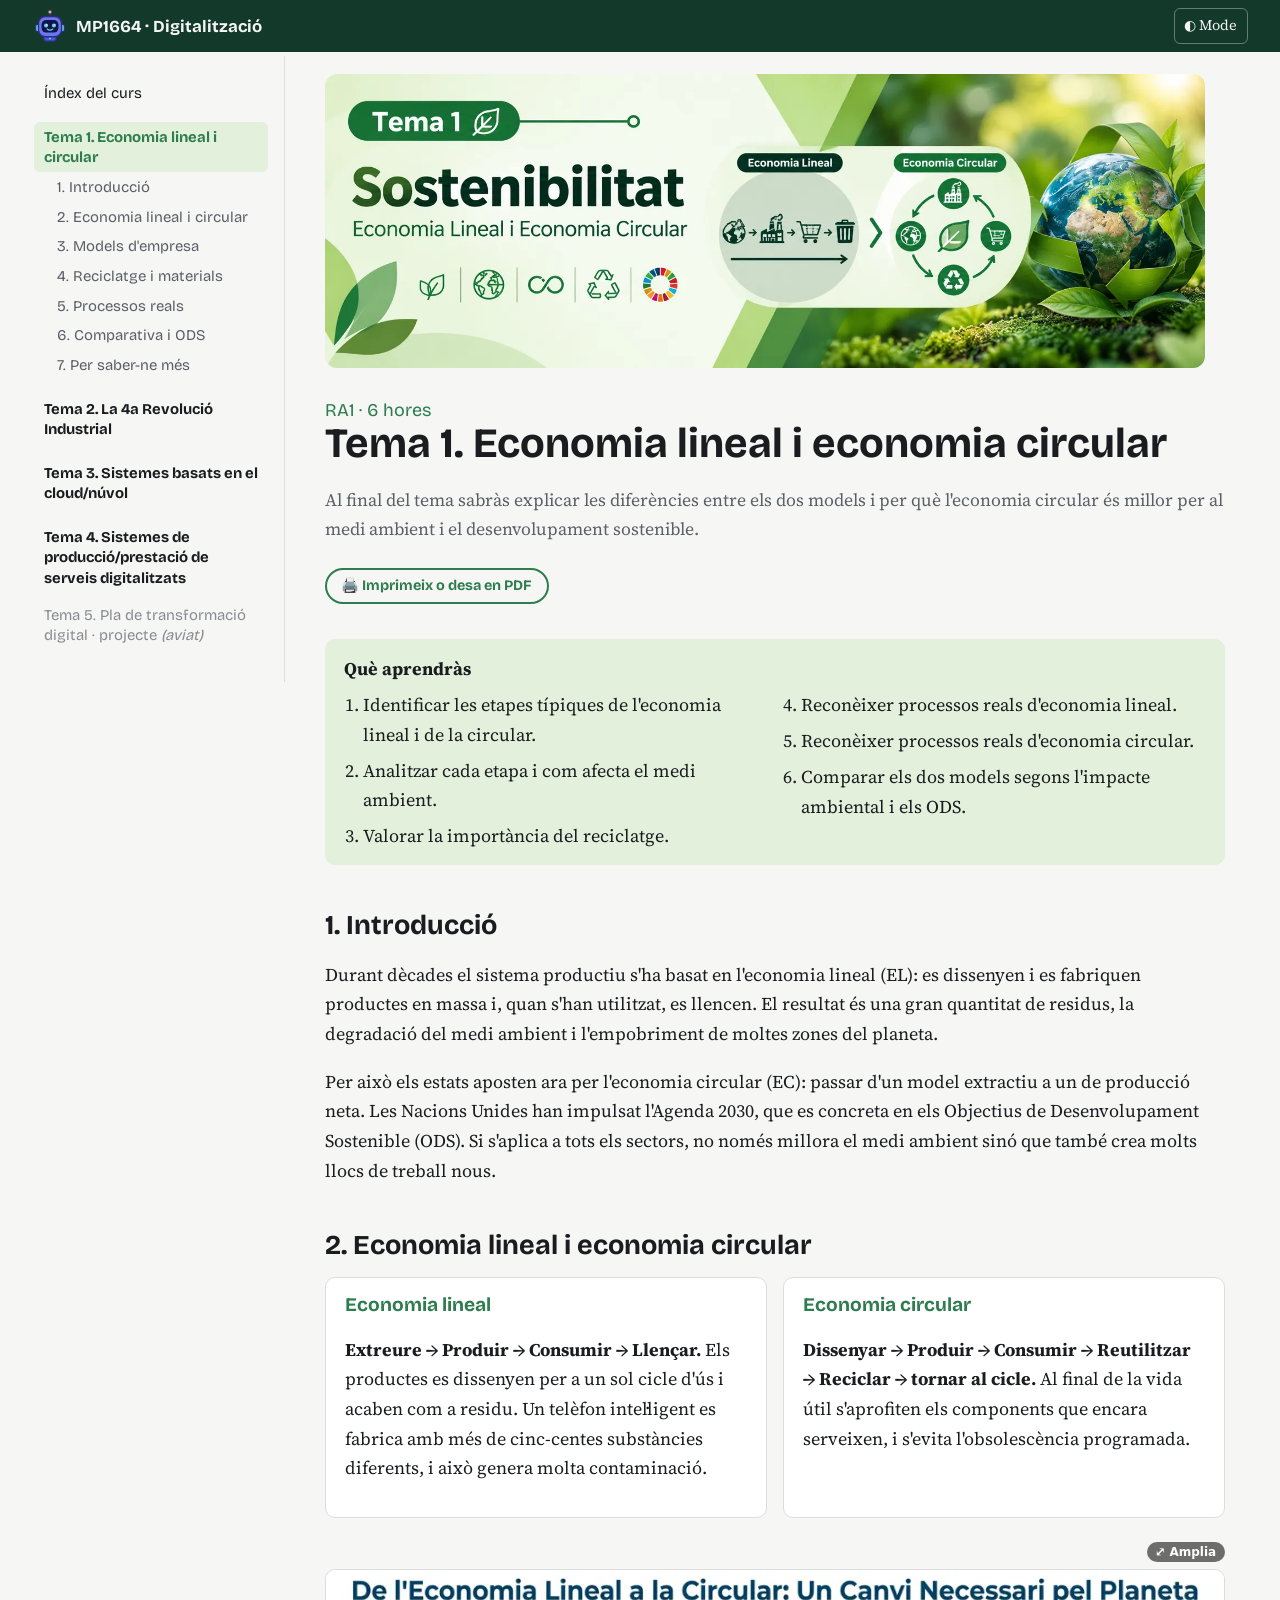
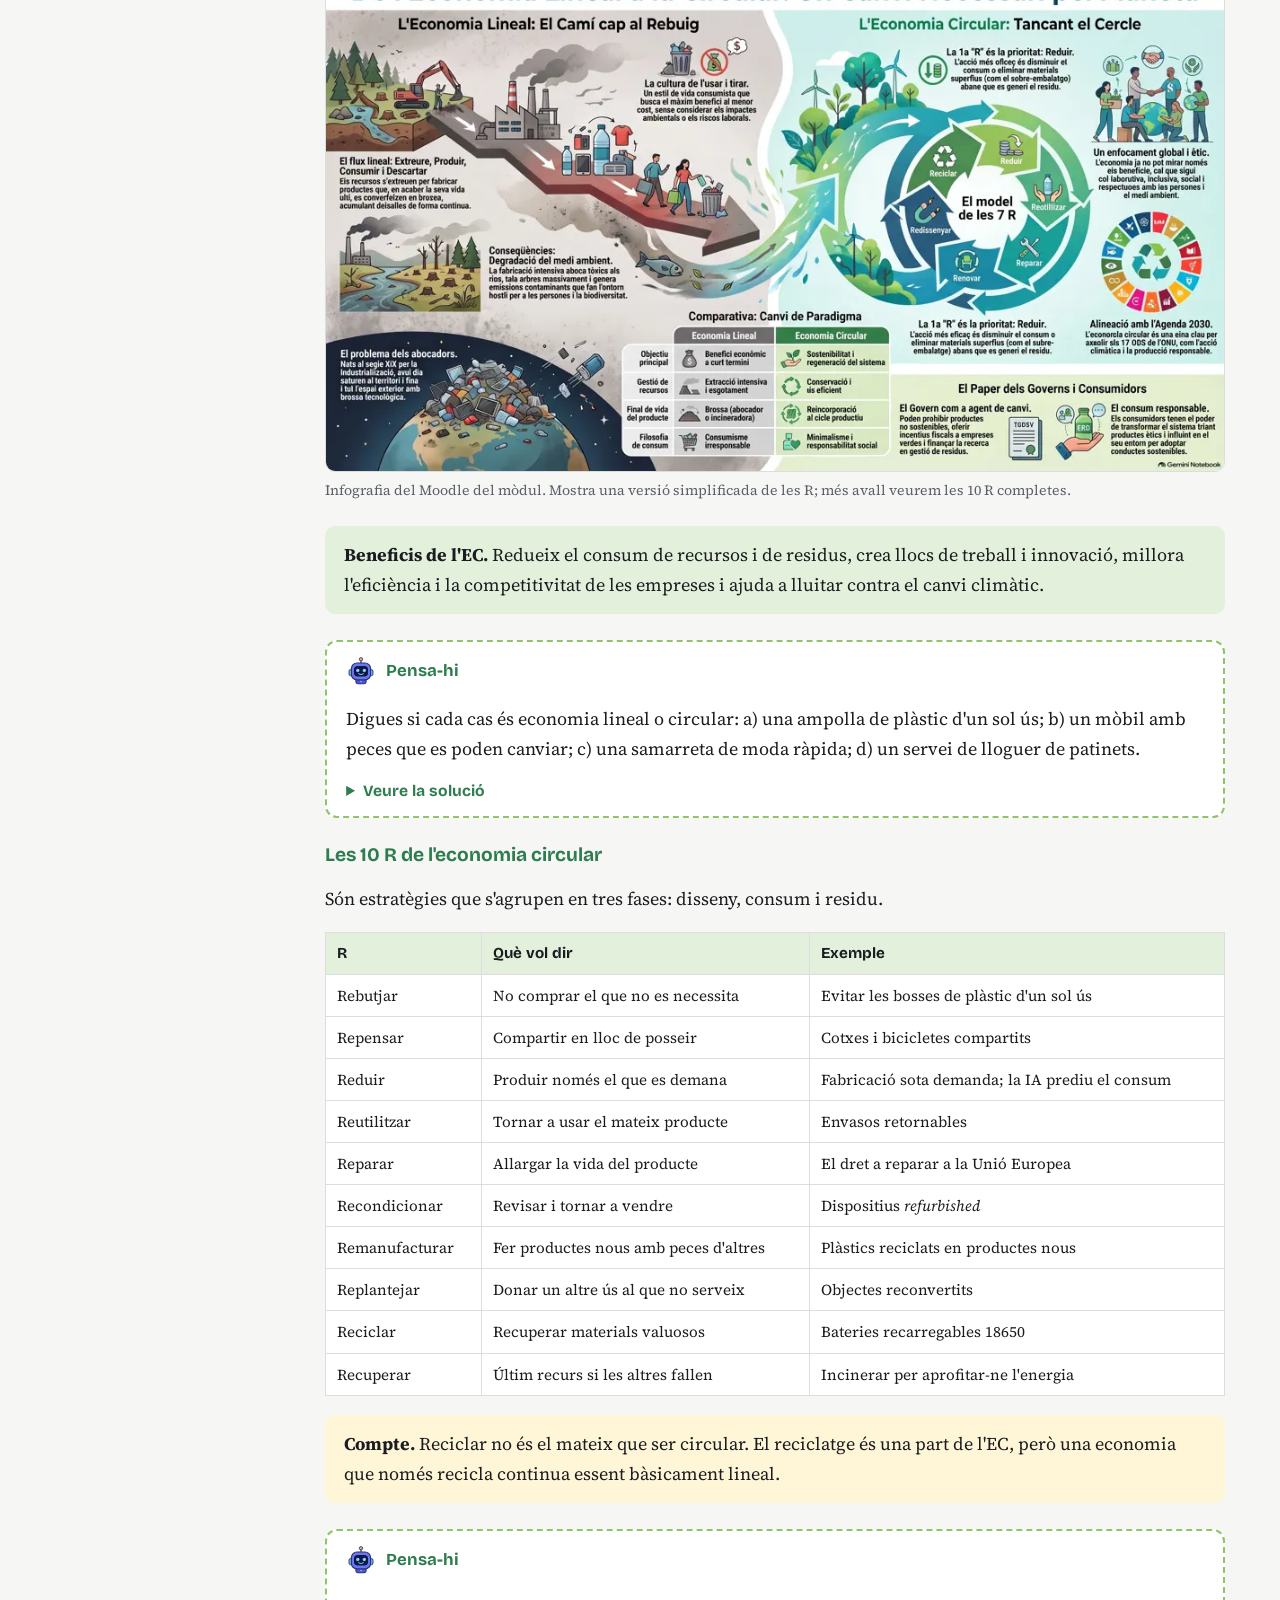
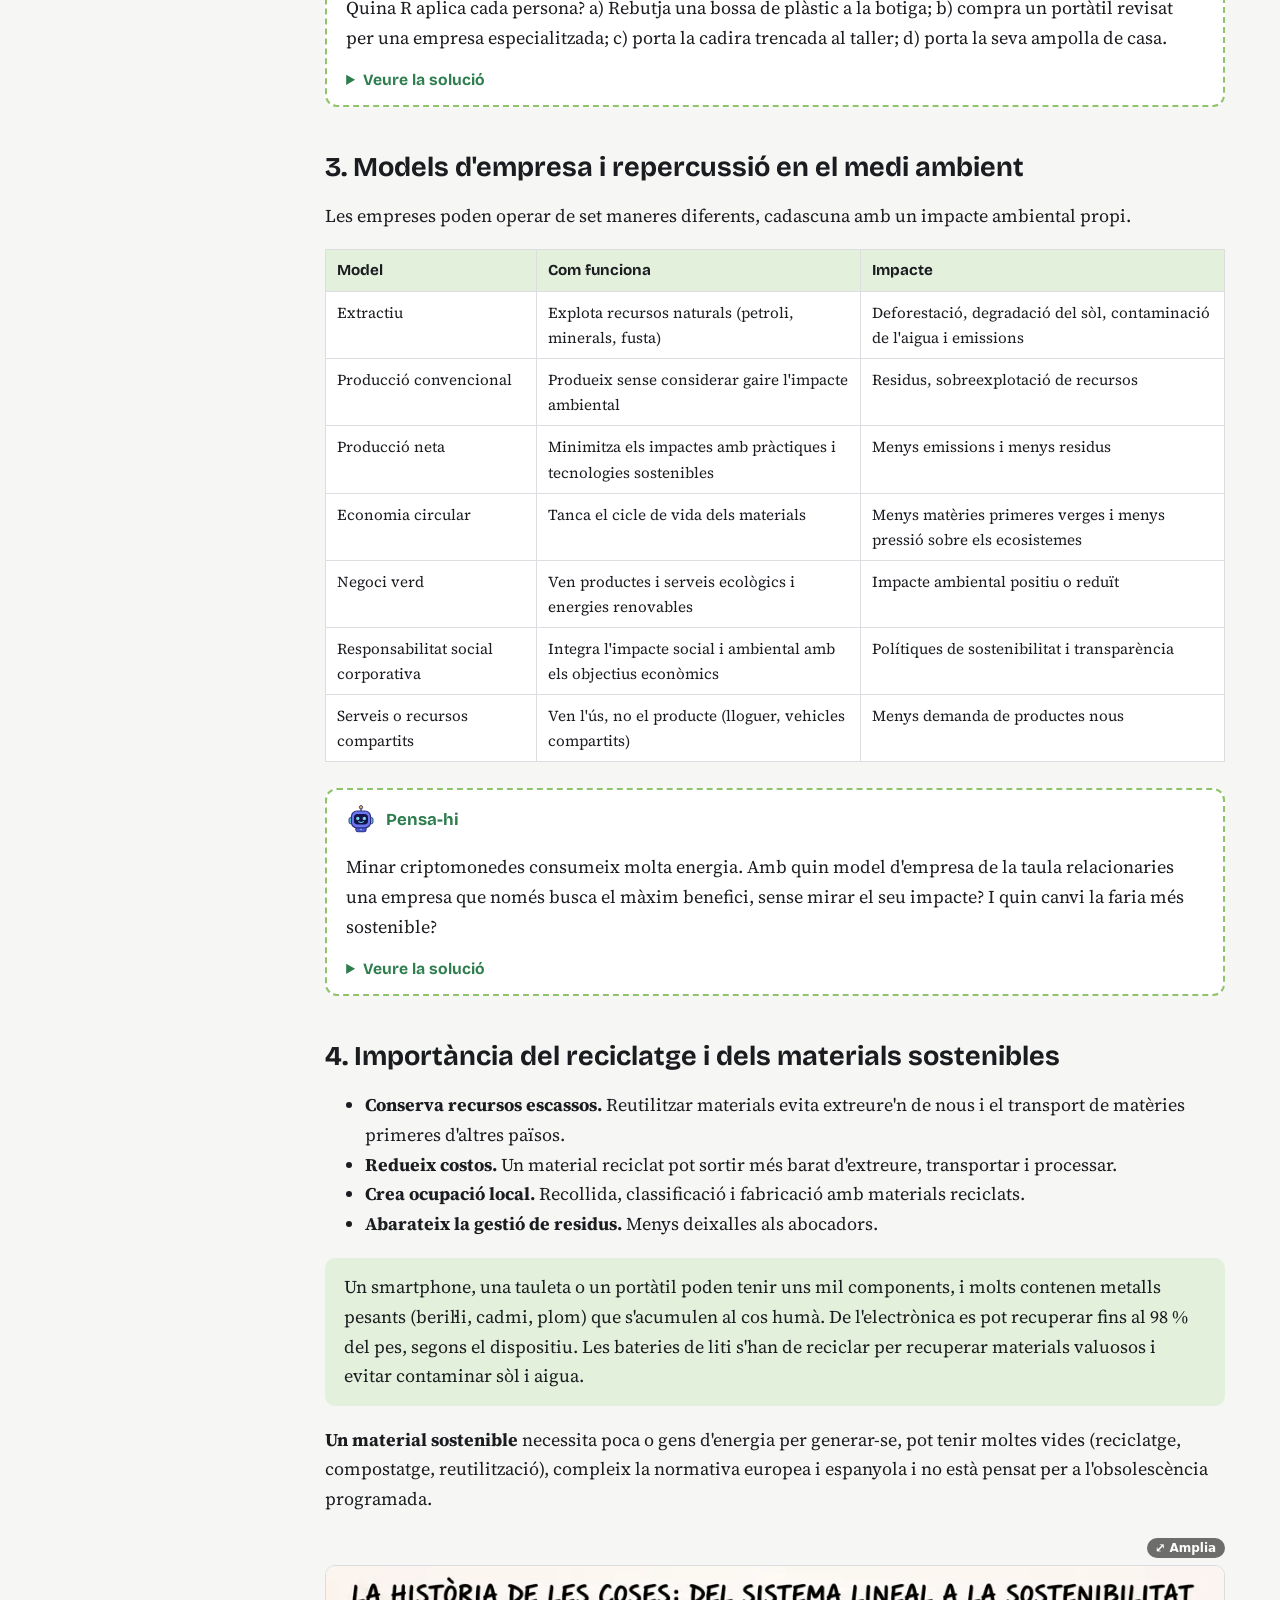
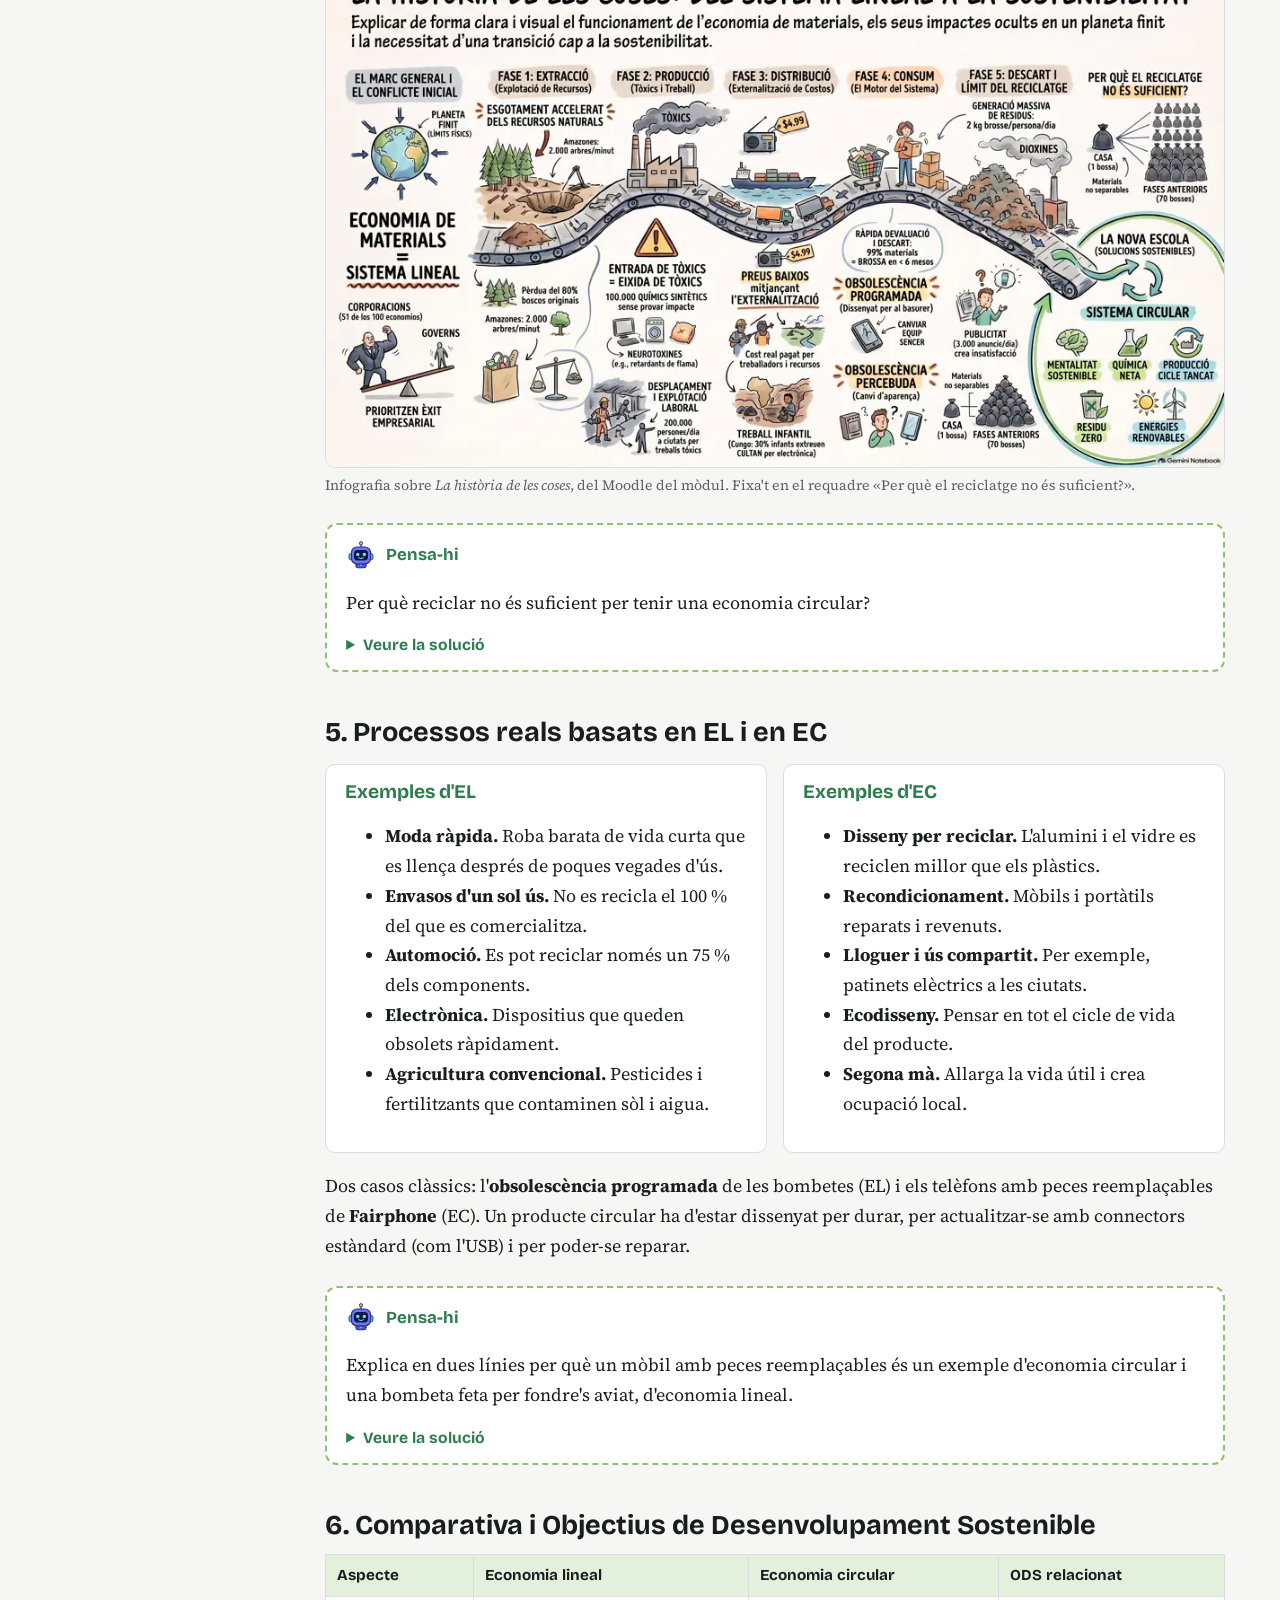
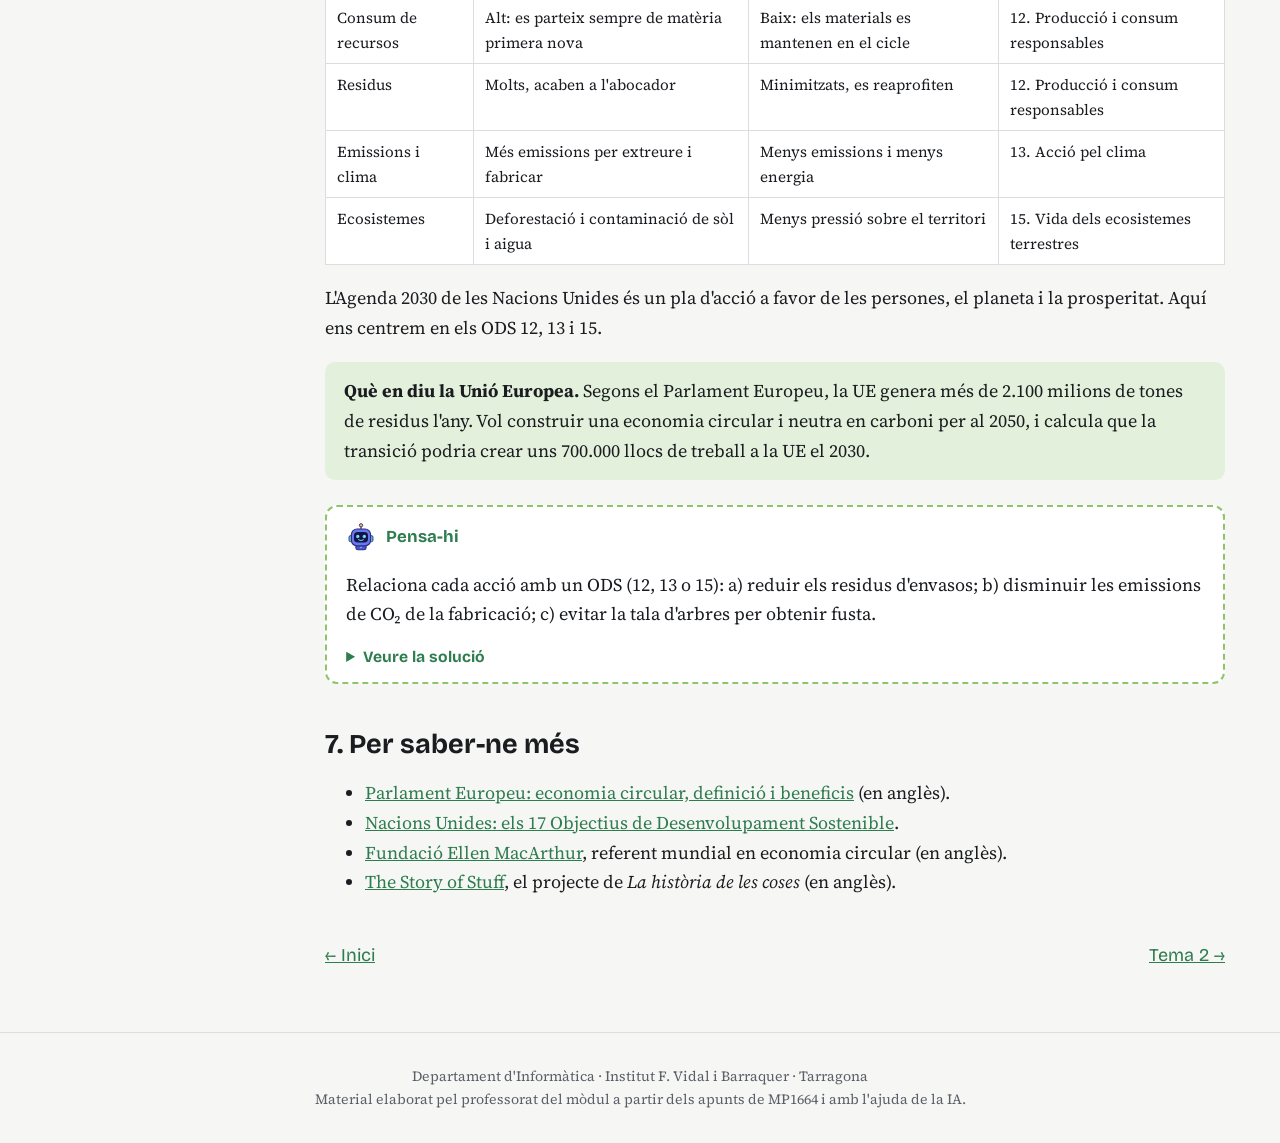
==== commit e45f581a: "afegits tema 3 i 4" ====
--- a/tema-1/index.html
+++ b/tema-1/index.html
@@ -26,8 +26,8 @@
 <a href="../">Índex del curs</a>
 <a class="t" href="../tema-1/" aria-current="page">Tema 1. Economia lineal i circular</a><div class="sub"><a href="../tema-1/#s1">1. Introducció</a><a href="../tema-1/#s2">2. Economia lineal i circular</a><a href="../tema-1/#s3">3. Models d'empresa</a><a href="../tema-1/#s4">4. Reciclatge i materials</a><a href="../tema-1/#s5">5. Processos reals</a><a href="../tema-1/#s6">6. Comparativa i ODS</a><a href="../tema-1/#s7">7. Per saber-ne més</a></div>
 <a class="t" href="../tema-2/">Tema 2. La 4a Revolució Industrial</a>
-<div class="soon">Tema 3. Sistemes basats en el núvol <i>(aviat)</i></div>
-<div class="soon">Tema 4. Sistemes digitalitzats i clàssics <i>(aviat)</i></div>
+<a class="t" href="../tema-3/">Tema 3. Sistemes basats en el cloud/núvol</a>
+<a class="t" href="../tema-4/">Tema 4. Sistemes de producció/prestació de serveis digitalitzats</a>
 <div class="soon">Tema 5. Pla de transformació digital · projecte <i>(aviat)</i></div>
 </aside>
 <main><img class="banner" src="../assets/img/banner-tema-1.webp" width="1600" height="533" alt="Banner del Tema 1, Sostenibilitat: economia lineal i economia circular">
--- a/assets/css/estils.css
+++ b/assets/css/estils.css
@@ -62,4 +62,63 @@
 body.ra4{--g:var(--c4);--g2:var(--c4b);--hl:var(--h4);--deep:var(--d4);--say:var(--s4)}
 body.ra5{--g:var(--c5);--g2:var(--c5b);--hl:var(--h5);--deep:var(--d5);--say:var(--s5)}
 .ra.r1{border-left-color:var(--c1)}.ra.r2{border-left-color:var(--c2)}.ra.r3{border-left-color:var(--c3)}.ra.r4{border-left-color:var(--c4)}.ra.r5{border-left-color:var(--c5)}
-.ra.soonc{border-left-width:6px}+.ra.soonc{border-left-width:6px}
+.rev{display:grid;grid-template-columns:repeat(4,1fr);gap:1rem;margin:1.2rem 0}
+.rev>div{background:var(--card);border:1px solid var(--line);border-top:5px solid var(--g);border-radius:12px;padding:.9rem 1rem;position:relative;font-size:.92rem;line-height:1.45}
+.rev>div:not(:last-child)::after{content:"\2192";position:absolute;right:-.95rem;top:1rem;color:var(--g);font:700 1.2rem sans-serif}
+.rev .n{display:inline-block;font:800 1.5rem "Bricolage Grotesque",system-ui,sans-serif;color:#fff;background:var(--g);border-radius:8px;padding:0 .55rem}
+.rev .when{font:600 .8rem "Bricolage Grotesque",system-ui,sans-serif;color:var(--mute);margin-top:.3rem}
+.rev .verb{font:800 1.15rem "Bricolage Grotesque",system-ui,sans-serif;color:var(--g);margin:.2rem 0 .5rem}
+.rev .key{background:var(--hl);border-radius:8px;padding:.4rem .6rem;margin-bottom:.6rem;font-weight:700}.rev .key small{font-weight:400;color:var(--mute)}
+.rev .chips span{display:inline-block;background:var(--hl);border-radius:999px;padding:.05rem .55rem;margin:.12rem .12rem .12rem 0;font-size:.82rem}
+.rev ul{margin:.2rem 0 0;padding-left:1.1rem}
+dt{font-weight:700;margin-top:.6rem}dd{margin:0 0 0 1rem}
+@media(max-width:1000px){.rev{grid-template-columns:1fr 1fr}.rev>div:nth-child(2)::after{content:none}}
+@media(max-width:560px){.rev{grid-template-columns:1fr}.rev>div::after{content:none!important}}
+@media(min-width:1001px){.rev .when{min-height:2.5em}.rev .verb{min-height:2.6em}.rev .key{min-height:4.2em}.rev .chips{min-height:7.4em}}
+@media(min-width:1001px){.rev .key{box-sizing:border-box;min-height:5.6em}.rev .chips{min-height:8.2em}}
+
+/* Visor (lightbox) */
+.zoomable{cursor:zoom-in}
+figure{position:relative}
+figure:has(.zoomable)::before{content:"\2922  Amplia";position:absolute;top:.5rem;right:.5rem;z-index:1;background:rgba(0,0,0,.62);color:#fff;font:600 .75rem system-ui,sans-serif;padding:.2rem .55rem;border-radius:999px;pointer-events:none;opacity:.9}
+dialog.lb{border:0;padding:0;background:transparent;max-width:none;max-height:none;width:100vw;height:100vh}
+dialog.lb::backdrop{background:rgba(8,10,20,.82)}
+.lb-box{position:relative;background:var(--card);color:var(--ink);margin:2vh auto;width:min(96vw,1500px);max-height:96vh;overflow:auto;border-radius:14px;padding:1rem}
+.lb-x{position:sticky;top:0;float:right;z-index:2;width:2.4rem;height:2.4rem;border-radius:50%;border:1px solid var(--line);background:var(--card);color:var(--ink);font-size:1.6rem;line-height:1;cursor:pointer}
+.lb-x:focus-visible,.zoomable:focus-visible{outline:3px solid var(--g);outline-offset:2px}
+.lb-body img,.lb-body svg{display:block;margin:0 auto;width:max(100%,900px);max-width:none;height:auto;cursor:default}
+html:has(dialog.lb[open]){overflow:hidden}
+
+/* Botó d'impressió i versió per a paper */
+.print-btn{display:inline-flex;align-items:center;gap:.4rem;margin:.4rem 0 1rem;padding:.5rem .9rem;border:2px solid var(--g);border-radius:999px;background:transparent;color:var(--g);font-weight:700;font-size:.9rem;cursor:pointer}
+.print-btn:hover{background:var(--g);color:#fff}
+.print-btn:focus-visible{outline:3px solid var(--g);outline-offset:2px}
+.pr-head{display:none}
+@media print{
+@page{size:A4;margin:14mm 14mm 16mm;@bottom-center{content:counter(page) " / " counter(pages);font-size:9pt;color:#666}}
+*{-webkit-print-color-adjust:exact;print-color-adjust:exact}
+html,body{background:#fff!important;color:#111!important}
+body{font-size:10.5pt}
+header.top,aside#side,.print-btn,p.nx,dialog.lb,.banner{display:none!important}
+.shell{display:block!important}
+main{padding:0!important;overflow:visible!important;max-width:none!important}
+.pr-head{display:block;border-bottom:2px solid var(--g);padding-bottom:.3rem;margin-bottom:1rem;font-size:9pt;color:#444}
+figure::before{display:none!important}
+h2{break-after:avoid;page-break-after:avoid;margin-top:1.4em}h3{break-after:avoid;page-break-after:avoid}
+figure,.rev>div,tr,.ex,.box,.cmp>div,li{break-inside:avoid;page-break-inside:avoid}
+.rev{grid-template-columns:1fr 1fr!important;gap:.6rem}
+.rev>div::after{content:none!important}
+.rev .when,.rev .verb,.rev .key,.rev .chips{min-height:0!important}
+a{color:inherit;text-decoration:none}
+main a[href^="http"]::after{content:" (" attr(href) ")";font-size:.8em;color:#555;word-break:break-all}
+figure svg,figure img{max-width:100%!important;height:auto}
+.scroll{overflow:visible}
+}
+figure:has(.zoomable){padding-top:1.7rem}
+figure:has(.zoomable)::before{top:0;right:0}
+@media print{figure:has(.zoomable){padding-top:0}}
+
+.tags{margin:.6rem 0 1rem}.tags span{display:inline-block;background:var(--hl);color:var(--ink);border-radius:999px;padding:.12rem .7rem;margin:.15rem .2rem .15rem 0;font-size:.88rem;font-weight:600}
+
+pre{background:var(--hl);border-radius:10px;padding:.8rem 1rem;overflow-x:auto;font-size:.88rem;line-height:1.5}code{font-family:ui-monospace,Consolas,monospace}
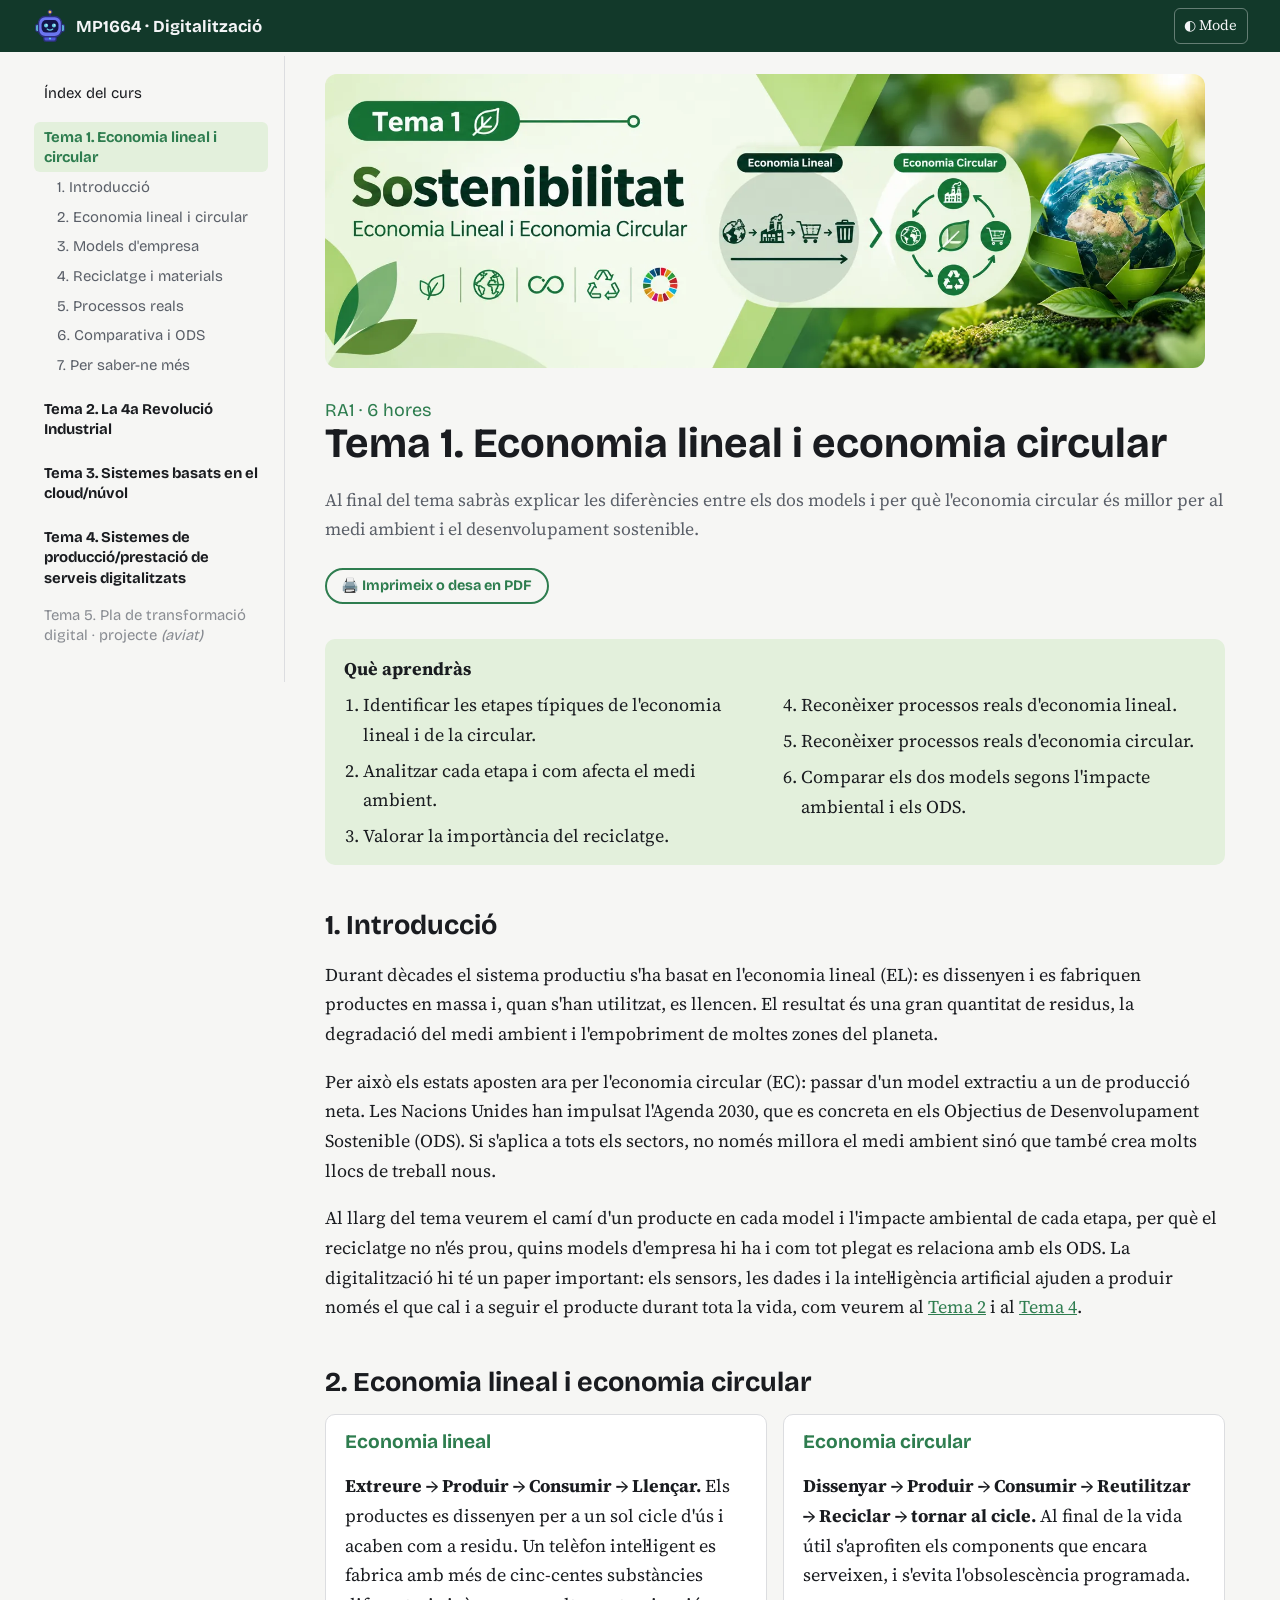
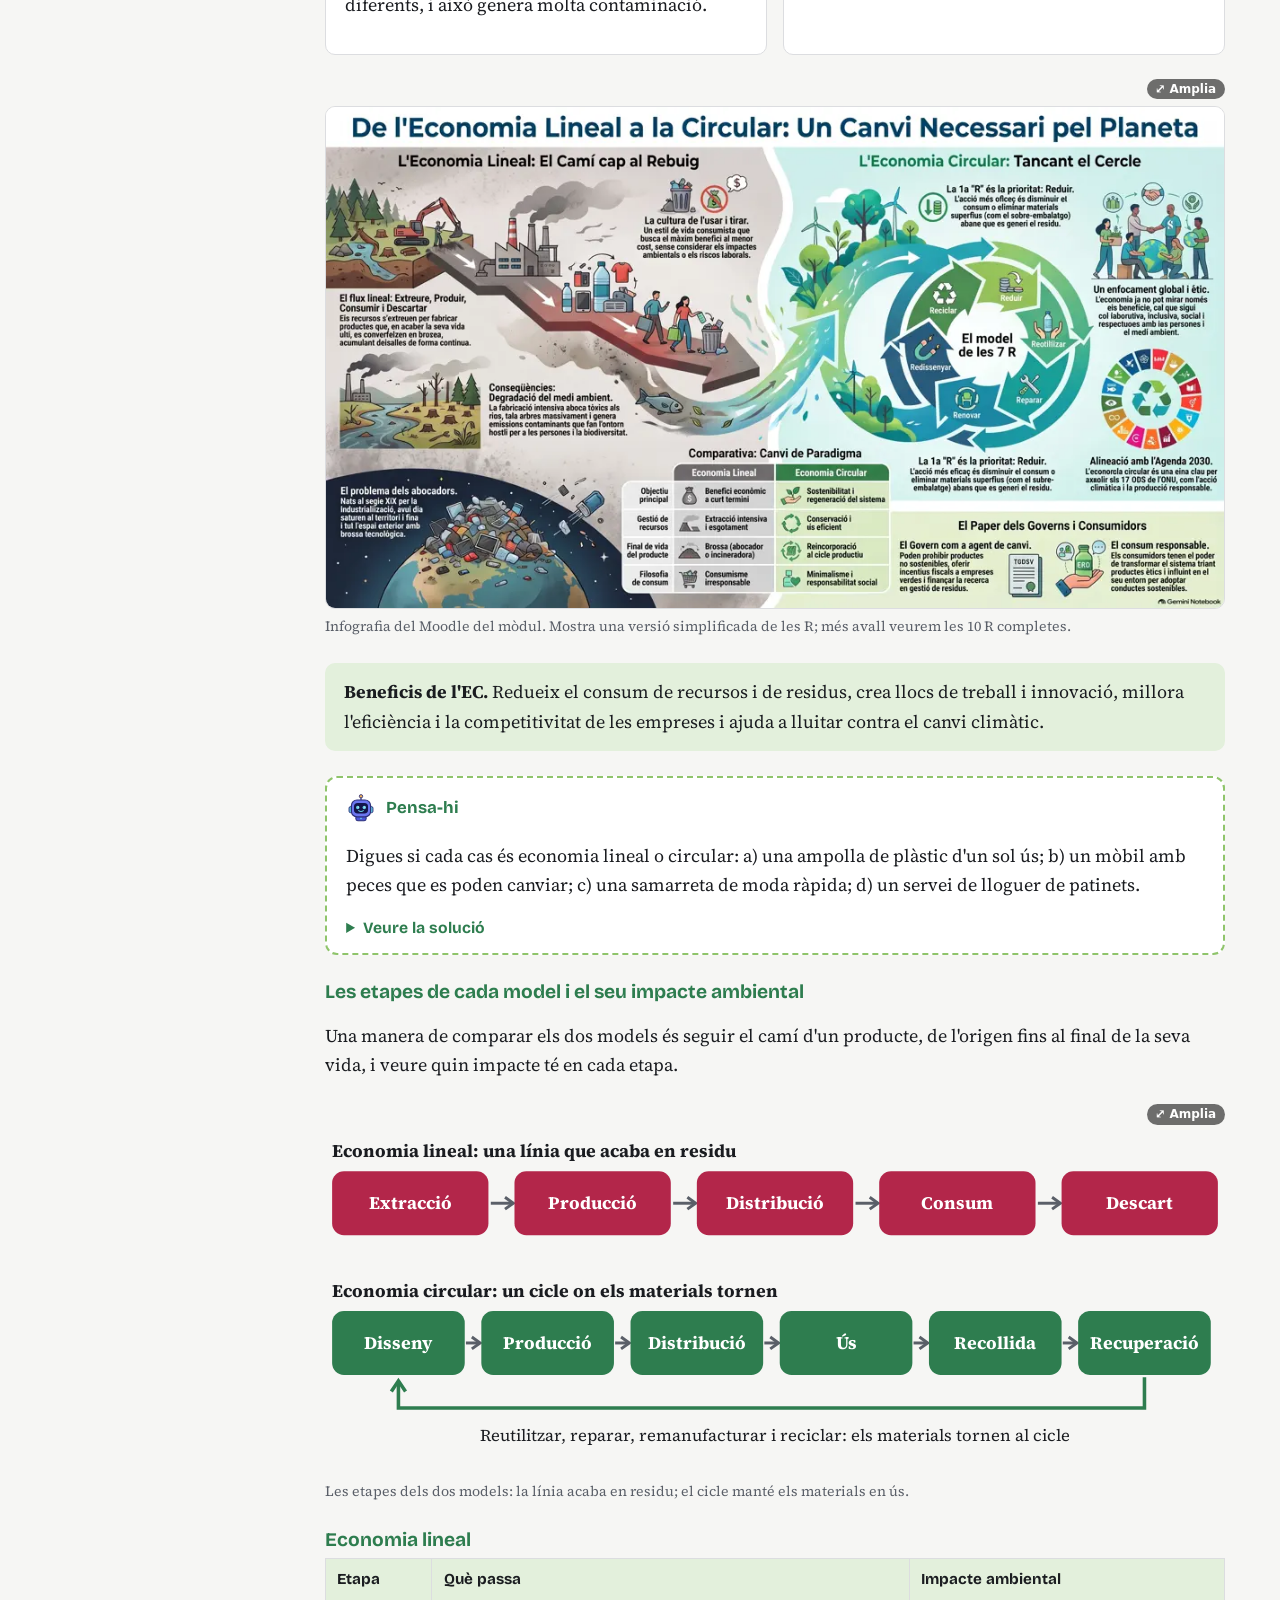
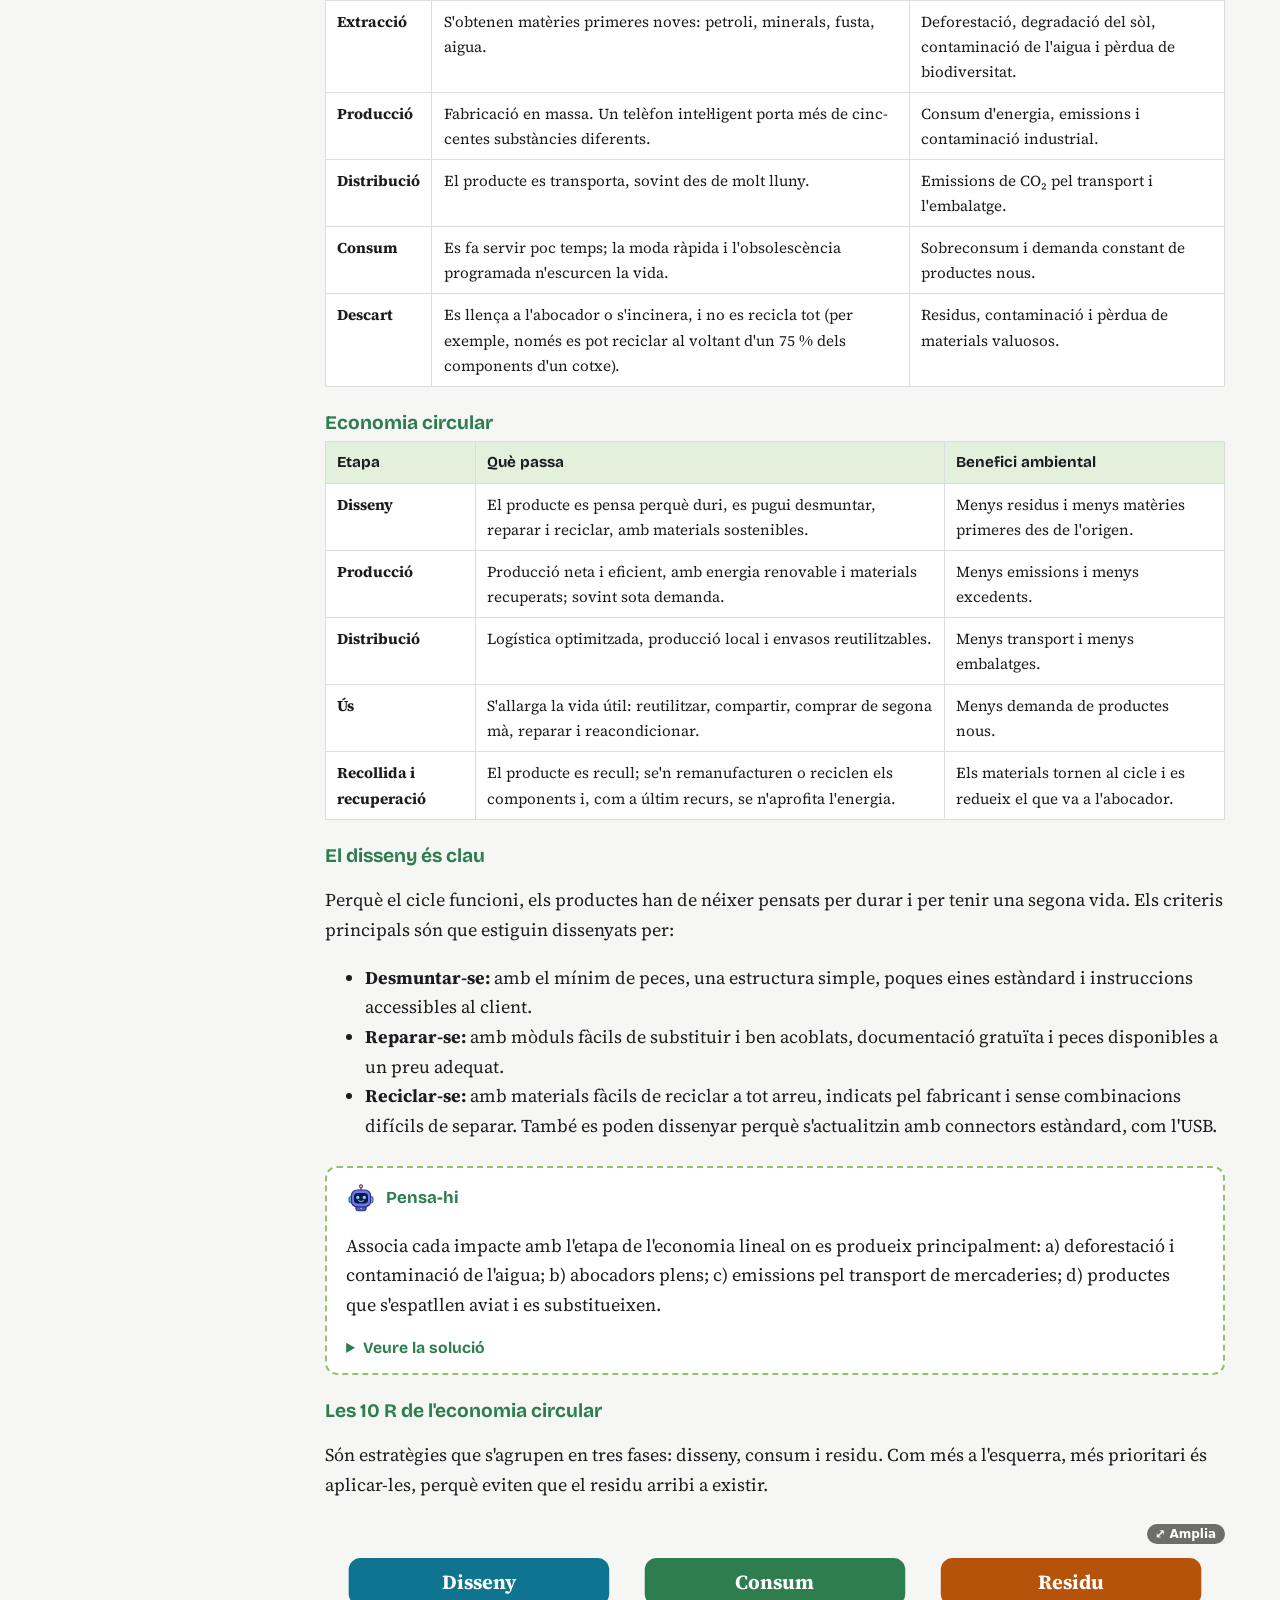
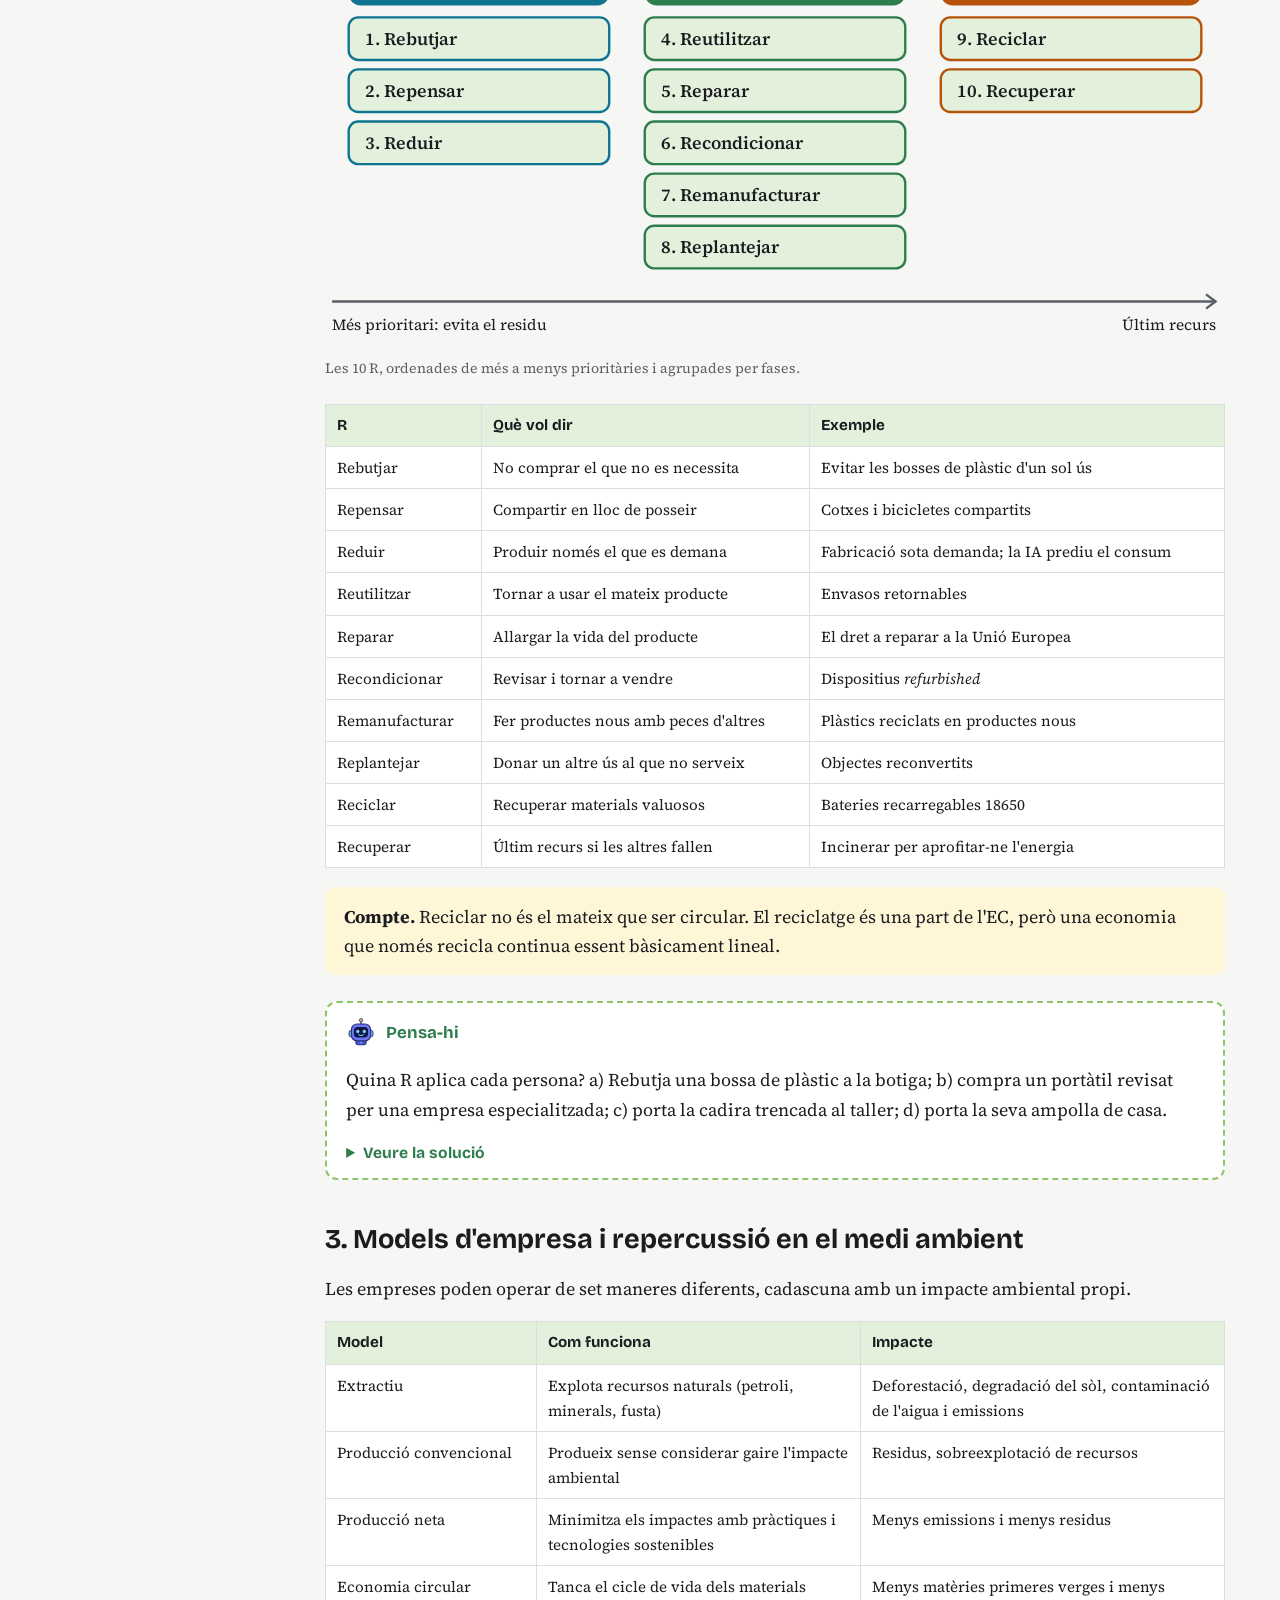
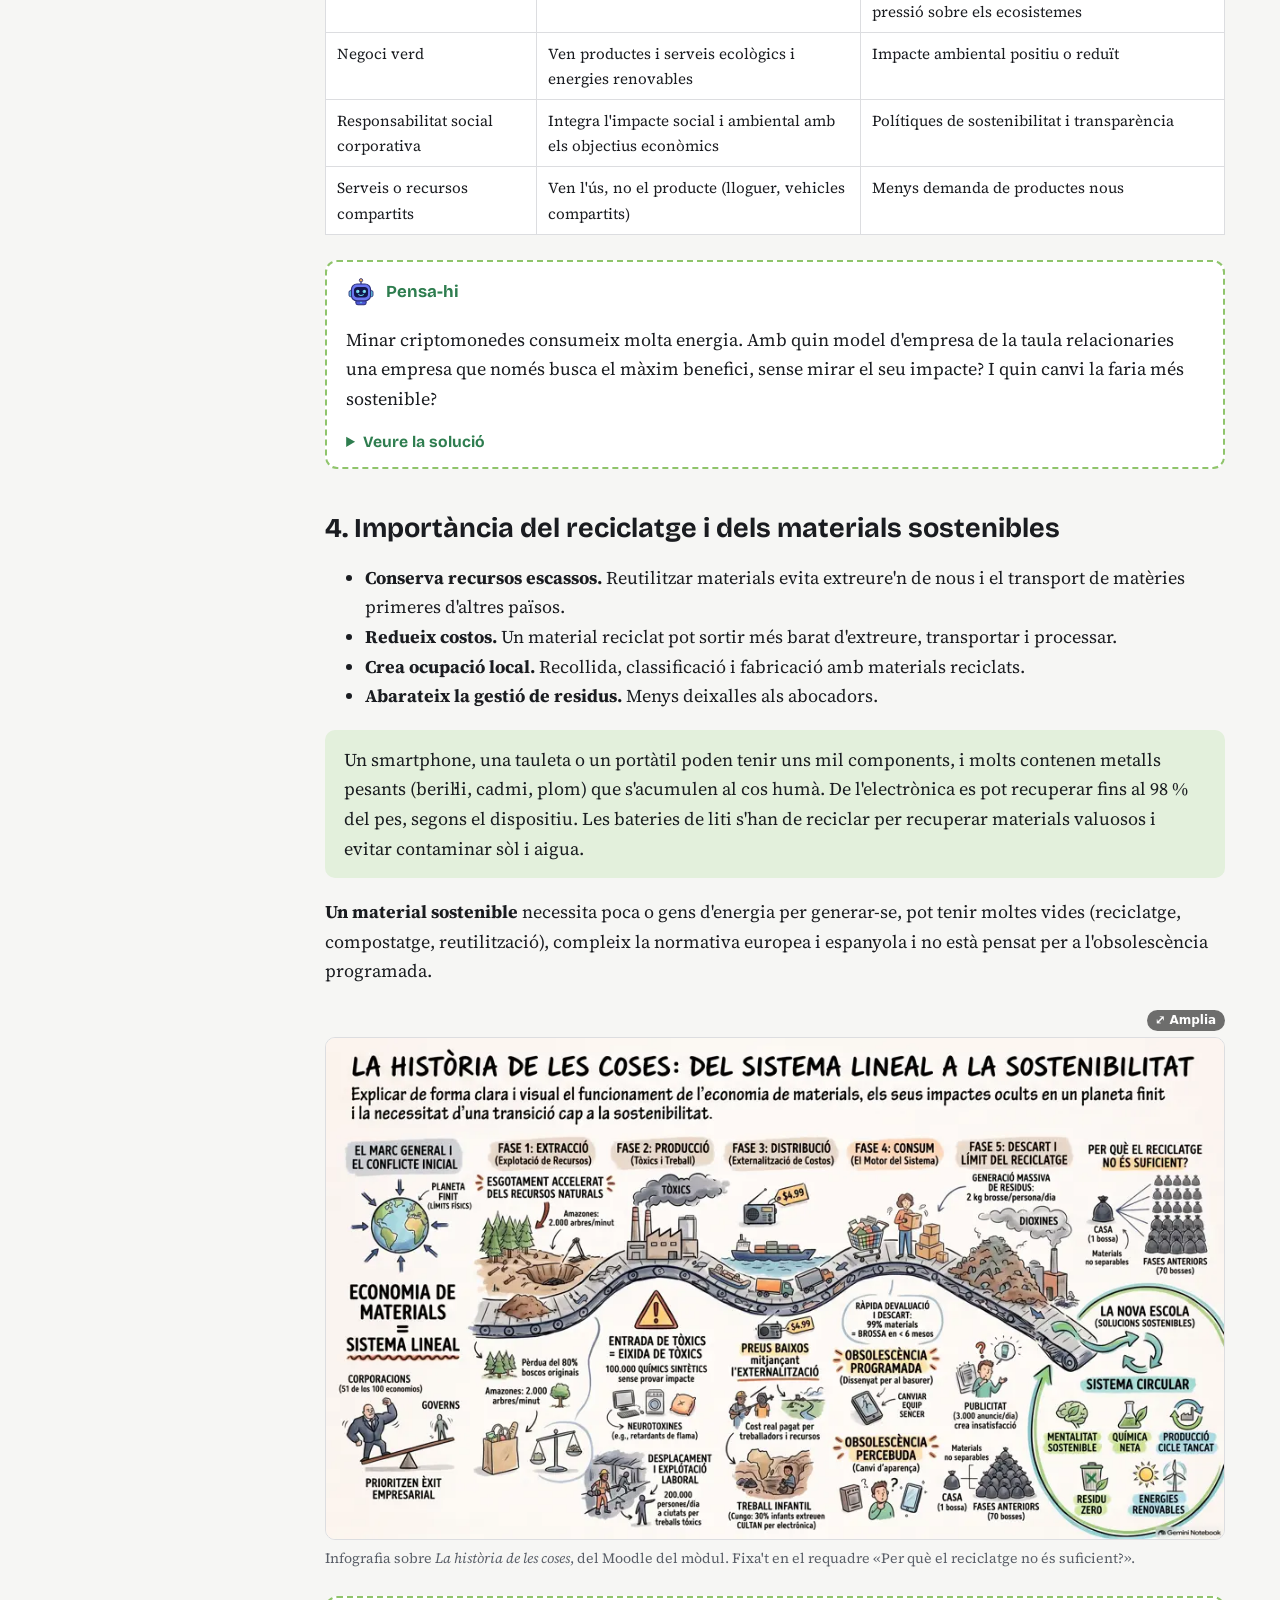
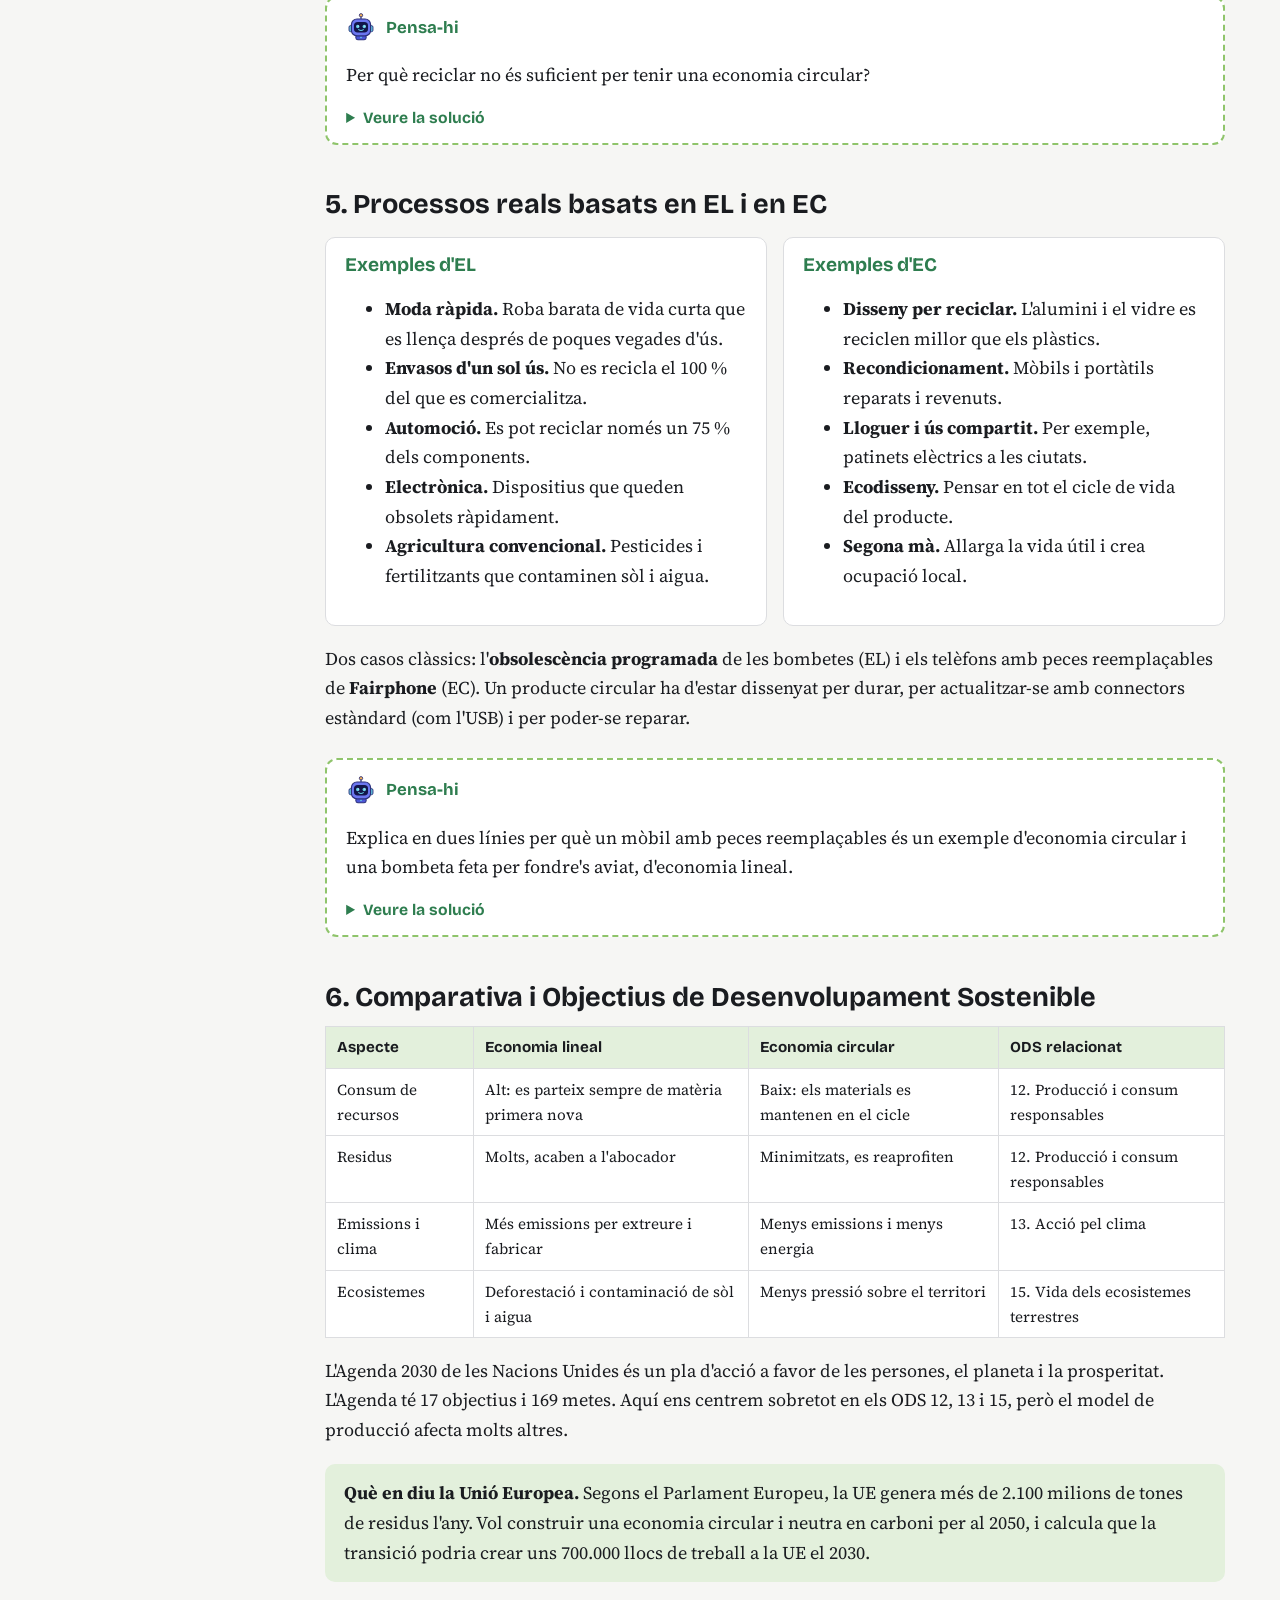
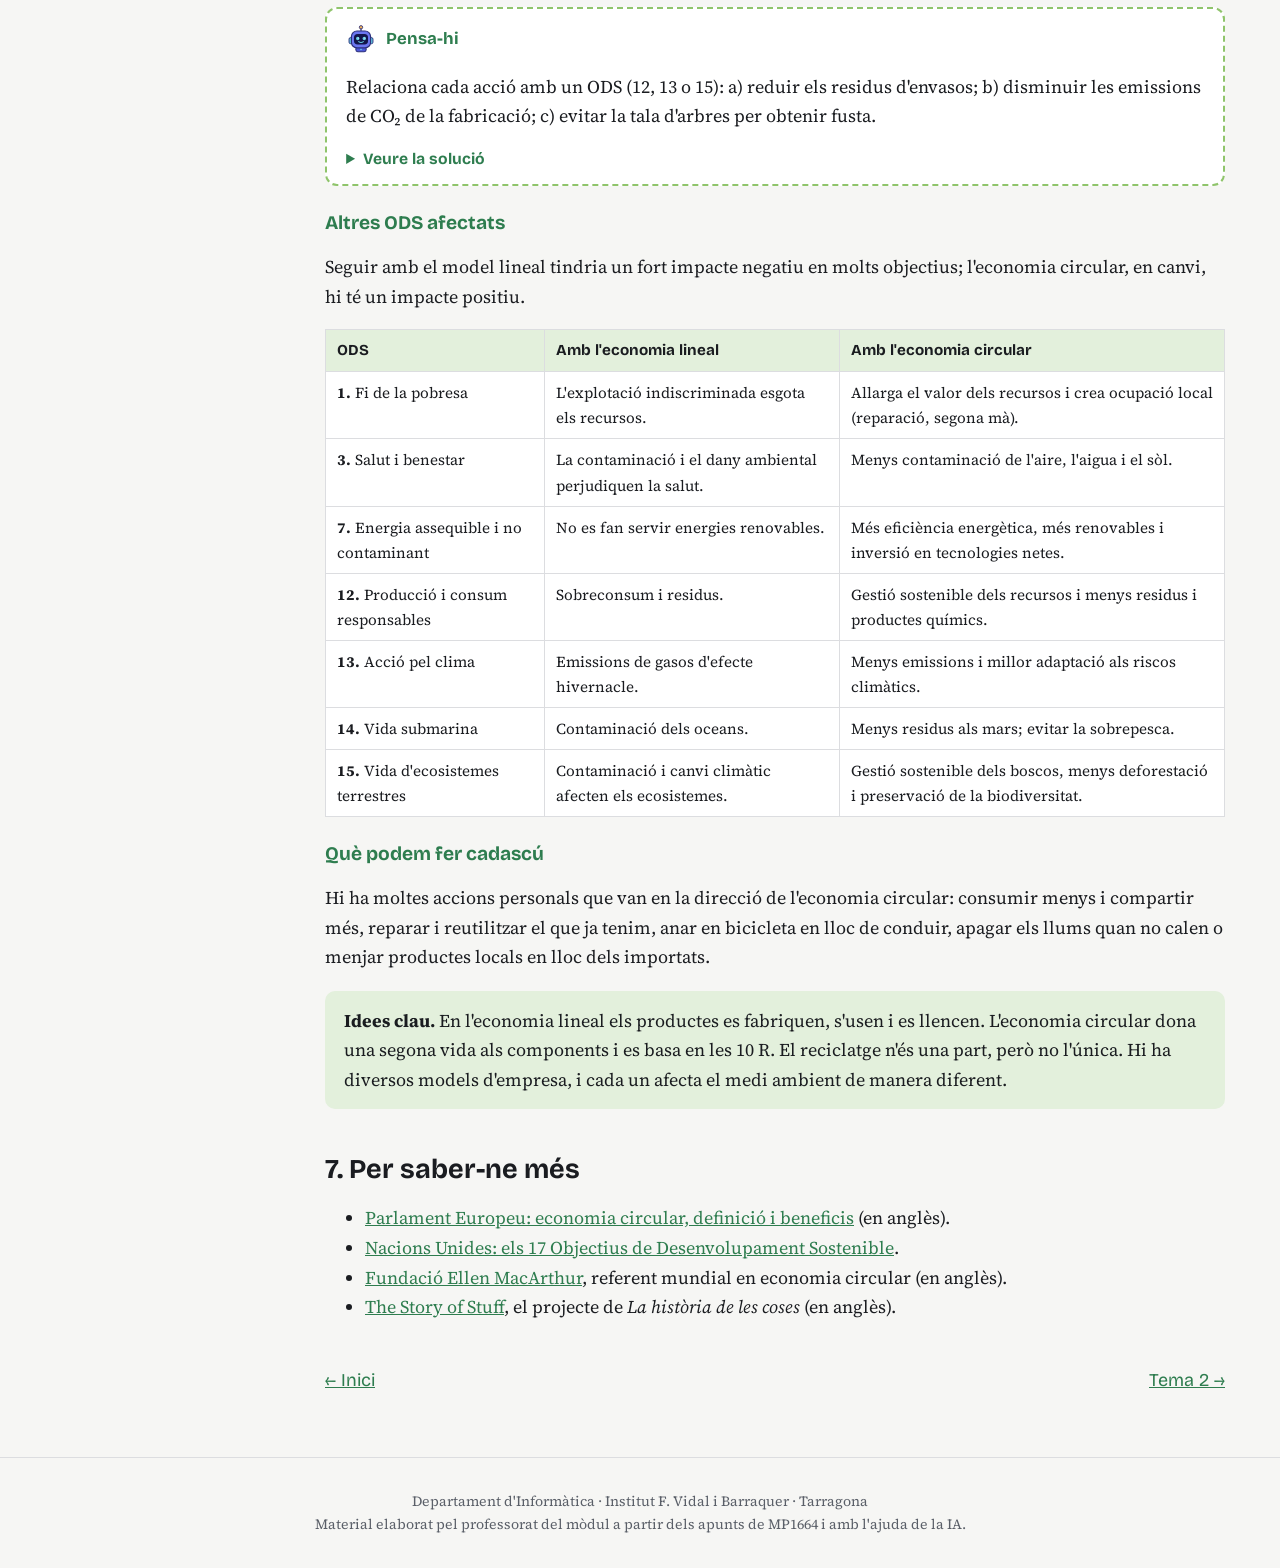
==== commit 09c4dc26: "millora tema 1 i tema 4" ====
--- a/tema-1/index.html
+++ b/tema-1/index.html
@@ -42,6 +42,7 @@
 <p>Durant dècades el sistema productiu s'ha basat en l'economia lineal (EL): es dissenyen i es fabriquen productes en massa i, quan s'han utilitzat, es llencen. El resultat és una gran quantitat de residus, la degradació del medi ambient i l'empobriment de moltes zones del planeta.</p>
 <p>Per això els estats aposten ara per l'economia circular (EC): passar d'un model extractiu a un de producció neta. Les Nacions Unides han impulsat l'Agenda 2030, que es concreta en els Objectius de Desenvolupament Sostenible (ODS). Si s'aplica a tots els sectors, no només millora el medi ambient sinó que també crea molts llocs de treball nous.</p>
 
+<p>Al llarg del tema veurem el camí d'un producte en cada model i l'impacte ambiental de cada etapa, per què el reciclatge no n'és prou, quins models d'empresa hi ha i com tot plegat es relaciona amb els ODS. La digitalització hi té un paper important: els sensors, les dades i la intel·ligència artificial ajuden a produir només el que cal i a seguir el producte durant tota la vida, com veurem al <a href="../tema-2/">Tema 2</a> i al <a href="../tema-4/">Tema 4</a>.</p>
 <h2 id="s2">2. Economia lineal i economia circular</h2>
 <div class="cmp">
 <div><h3>Economia lineal</h3><p><b>Extreure → Produir → Consumir → Llençar.</b> Els productes es dissenyen per a un sol cicle d'ús i acaben com a residu. Un telèfon intel·ligent es fabrica amb més de cinc-centes substàncies diferents, i això genera molta contaminació.</p></div>
@@ -52,8 +53,15 @@
 <p>Digues si cada cas és economia lineal o circular: a) una ampolla de plàstic d'un sol ús; b) un mòbil amb peces que es poden canviar; c) una samarreta de moda ràpida; d) un servei de lloguer de patinets.</p>
 <details><summary>Veure la solució</summary><div>a) Lineal. b) Circular. c) Lineal. d) Circular: es comparteix el producte en lloc de fabricar-ne un per persona.</div></details></div>
 
+<h3>Les etapes de cada model i el seu impacte ambiental</h3><p>Una manera de comparar els dos models és seguir el camí d'un producte, de l'origen fins al final de la seva vida, i veure quin impacte té en cada etapa.</p><figure><svg viewBox="0 0 760 282" role="img" aria-label="Etapes de l'economia lineal (extracció, producció, distribució, consum i descart) i de l'economia circular (disseny, producció, distribució, ús, recollida i recuperació), amb una fletxa que torna els materials al principi del cicle" style="width:100%;height:auto"><text x="6" y="22" font-size="15" font-weight="700" style="fill:var(--ink)">Economia lineal: una línia que acaba en residu</text><rect x="6" y="34" width="132" height="54" rx="10" style="fill:var(--c5)"/><text x="72" y="66.0" text-anchor="middle" font-size="15" font-weight="700" fill="#fff">Extracció</text><path d="M140 61H158" style="stroke:var(--mute)" stroke-width="2.5"/><path d="M152 56l7 5-7 5" style="stroke:var(--mute)" stroke-width="2.5" fill="none"/><rect x="160" y="34" width="132" height="54" rx="10" style="fill:var(--c5)"/><text x="226" y="66.0" text-anchor="middle" font-size="15" font-weight="700" fill="#fff">Producció</text><path d="M294 61H312" style="stroke:var(--mute)" stroke-width="2.5"/><path d="M306 56l7 5-7 5" style="stroke:var(--mute)" stroke-width="2.5" fill="none"/><rect x="314" y="34" width="132" height="54" rx="10" style="fill:var(--c5)"/><text x="380" y="66.0" text-anchor="middle" font-size="15" font-weight="700" fill="#fff">Distribució</text><path d="M448 61H466" style="stroke:var(--mute)" stroke-width="2.5"/><path d="M460 56l7 5-7 5" style="stroke:var(--mute)" stroke-width="2.5" fill="none"/><rect x="468" y="34" width="132" height="54" rx="10" style="fill:var(--c5)"/><text x="534" y="66.0" text-anchor="middle" font-size="15" font-weight="700" fill="#fff">Consum</text><path d="M602 61H620" style="stroke:var(--mute)" stroke-width="2.5"/><path d="M614 56l7 5-7 5" style="stroke:var(--mute)" stroke-width="2.5" fill="none"/><rect x="622" y="34" width="132" height="54" rx="10" style="fill:var(--c5)"/><text x="688" y="66.0" text-anchor="middle" font-size="15" font-weight="700" fill="#fff">Descart</text><text x="6" y="140" font-size="15" font-weight="700" style="fill:var(--ink)">Economia circular: un cicle on els materials tornen</text><rect x="6" y="152" width="112" height="54" rx="10" style="fill:var(--c1)"/><text x="62" y="184.0" text-anchor="middle" font-size="15" font-weight="700" fill="#fff">Disseny</text><path d="M119 179H130" style="stroke:var(--mute)" stroke-width="2.5"/><path d="M124 174l7 5-7 5" style="stroke:var(--mute)" stroke-width="2.5" fill="none"/><rect x="132" y="152" width="112" height="54" rx="10" style="fill:var(--c1)"/><text x="188" y="184.0" text-anchor="middle" font-size="15" font-weight="700" fill="#fff">Producció</text><path d="M245 179H256" style="stroke:var(--mute)" stroke-width="2.5"/><path d="M250 174l7 5-7 5" style="stroke:var(--mute)" stroke-width="2.5" fill="none"/><rect x="258" y="152" width="112" height="54" rx="10" style="fill:var(--c1)"/><text x="314" y="184.0" text-anchor="middle" font-size="15" font-weight="700" fill="#fff">Distribució</text><path d="M371 179H382" style="stroke:var(--mute)" stroke-width="2.5"/><path d="M376 174l7 5-7 5" style="stroke:var(--mute)" stroke-width="2.5" fill="none"/><rect x="384" y="152" width="112" height="54" rx="10" style="fill:var(--c1)"/><text x="440" y="184.0" text-anchor="middle" font-size="15" font-weight="700" fill="#fff">Ús</text><path d="M497 179H508" style="stroke:var(--mute)" stroke-width="2.5"/><path d="M502 174l7 5-7 5" style="stroke:var(--mute)" stroke-width="2.5" fill="none"/><rect x="510" y="152" width="112" height="54" rx="10" style="fill:var(--c1)"/><text x="566" y="184.0" text-anchor="middle" font-size="15" font-weight="700" fill="#fff">Recollida</text><path d="M623 179H634" style="stroke:var(--mute)" stroke-width="2.5"/><path d="M628 174l7 5-7 5" style="stroke:var(--mute)" stroke-width="2.5" fill="none"/><rect x="636" y="152" width="112" height="54" rx="10" style="fill:var(--c1)"/><text x="692" y="184.0" text-anchor="middle" font-size="15" font-weight="700" fill="#fff">Recuperació</text><path d="M692 208v26H62V212" style="stroke:var(--c1)" stroke-width="3" fill="none"/><path d="M56 220l6-9 6 9" style="stroke:var(--c1)" stroke-width="3" fill="none"/><text x="380" y="262" text-anchor="middle" font-size="14" style="fill:var(--ink)">Reutilitzar, reparar, remanufacturar i reciclar: els materials tornen al cicle</text></svg><figcaption>Les etapes dels dos models: la línia acaba en residu; el cicle manté els materials en ús.</figcaption></figure>
+<h3>Economia lineal</h3><div class="scroll"><table><tr><th>Etapa</th><th>Què passa</th><th>Impacte ambiental</th></tr><tr><td><b>Extracció</b></td><td>S'obtenen matèries primeres noves: petroli, minerals, fusta, aigua.</td><td>Deforestació, degradació del sòl, contaminació de l'aigua i pèrdua de biodiversitat.</td></tr><tr><td><b>Producció</b></td><td>Fabricació en massa. Un telèfon intel·ligent porta més de cinc-centes substàncies diferents.</td><td>Consum d'energia, emissions i contaminació industrial.</td></tr><tr><td><b>Distribució</b></td><td>El producte es transporta, sovint des de molt lluny.</td><td>Emissions de CO₂ pel transport i l'embalatge.</td></tr><tr><td><b>Consum</b></td><td>Es fa servir poc temps; la moda ràpida i l'obsolescència programada n'escurcen la vida.</td><td>Sobreconsum i demanda constant de productes nous.</td></tr><tr><td><b>Descart</b></td><td>Es llença a l'abocador o s'incinera, i no es recicla tot (per exemple, només es pot reciclar al voltant d'un 75 % dels components d'un cotxe).</td><td>Residus, contaminació i pèrdua de materials valuosos.</td></tr></table></div><h3>Economia circular</h3><div class="scroll"><table><tr><th>Etapa</th><th>Què passa</th><th>Benefici ambiental</th></tr><tr><td><b>Disseny</b></td><td>El producte es pensa perquè duri, es pugui desmuntar, reparar i reciclar, amb materials sostenibles.</td><td>Menys residus i menys matèries primeres des de l'origen.</td></tr><tr><td><b>Producció</b></td><td>Producció neta i eficient, amb energia renovable i materials recuperats; sovint sota demanda.</td><td>Menys emissions i menys excedents.</td></tr><tr><td><b>Distribució</b></td><td>Logística optimitzada, producció local i envasos reutilitzables.</td><td>Menys transport i menys embalatges.</td></tr><tr><td><b>Ús</b></td><td>S'allarga la vida útil: reutilitzar, compartir, comprar de segona mà, reparar i reacondicionar.</td><td>Menys demanda de productes nous.</td></tr><tr><td><b>Recollida i recuperació</b></td><td>El producte es recull; se'n remanufacturen o reciclen els components i, com a últim recurs, se n'aprofita l'energia.</td><td>Els materials tornen al cicle i es redueix el que va a l'abocador.</td></tr></table></div><h3>El disseny és clau</h3><p>Perquè el cicle funcioni, els productes han de néixer pensats per durar i per tenir una segona vida. Els criteris principals són que estiguin dissenyats per:</p><ul><li><b>Desmuntar-se:</b> amb el mínim de peces, una estructura simple, poques eines estàndard i instruccions accessibles al client.</li><li><b>Reparar-se:</b> amb mòduls fàcils de substituir i ben acoblats, documentació gratuïta i peces disponibles a un preu adequat.</li><li><b>Reciclar-se:</b> amb materials fàcils de reciclar a tot arreu, indicats pel fabricant i sense combinacions difícils de separar. També es poden dissenyar perquè s'actualitzin amb connectors estàndard, com l'USB.</li></ul><div class="ex"><div class="h"><svg width="30" height="30" aria-hidden="true"><use href="#bit"/></svg>Pensa-hi</div>
+<p>Associa cada impacte amb l'etapa de l'economia lineal on es produeix principalment: a) deforestació i contaminació de l'aigua; b) abocadors plens; c) emissions pel transport de mercaderies; d) productes que s'espatllen aviat i es substitueixen.</p>
+<details><summary>Veure la solució</summary><div>a) Extracció. b) Descart. c) Distribució. d) Consum (obsolescència programada).</div></details></div>
+
 <h3>Les 10 R de l'economia circular</h3>
-<p>Són estratègies que s'agrupen en tres fases: disseny, consum i residu.</p>
+<p>Són estratègies que s'agrupen en tres fases: disseny, consum i residu. Com més a l'esquerra, més prioritari és aplicar-les, perquè eviten que el residu arribi a existir.</p>
+<figure><svg viewBox="0 0 760 330" role="img" aria-label="Les 10 R agrupades en tres fases: disseny (rebutjar, repensar, reduir), consum (reutilitzar, reparar, recondicionar, remanufacturar, replantejar) i residu (reciclar, recuperar). Les primeres són les més prioritàries" style="width:100%;height:auto"><rect x="20" y="6" width="220" height="40" rx="10" style="fill:var(--c2)"/><text x="130" y="32" text-anchor="middle" font-size="17" font-weight="700" fill="#fff">Disseny</text><rect x="20" y="56" width="220" height="36" rx="8" style="fill:var(--hl);stroke:var(--c2)" stroke-width="2"/><text x="34" y="79" font-size="15" font-weight="600" style="fill:var(--ink)">1. Rebutjar</text><rect x="20" y="100" width="220" height="36" rx="8" style="fill:var(--hl);stroke:var(--c2)" stroke-width="2"/><text x="34" y="123" font-size="15" font-weight="600" style="fill:var(--ink)">2. Repensar</text><rect x="20" y="144" width="220" height="36" rx="8" style="fill:var(--hl);stroke:var(--c2)" stroke-width="2"/><text x="34" y="167" font-size="15" font-weight="600" style="fill:var(--ink)">3. Reduir</text><rect x="270" y="6" width="220" height="40" rx="10" style="fill:var(--c1)"/><text x="380" y="32" text-anchor="middle" font-size="17" font-weight="700" fill="#fff">Consum</text><rect x="270" y="56" width="220" height="36" rx="8" style="fill:var(--hl);stroke:var(--c1)" stroke-width="2"/><text x="284" y="79" font-size="15" font-weight="600" style="fill:var(--ink)">4. Reutilitzar</text><rect x="270" y="100" width="220" height="36" rx="8" style="fill:var(--hl);stroke:var(--c1)" stroke-width="2"/><text x="284" y="123" font-size="15" font-weight="600" style="fill:var(--ink)">5. Reparar</text><rect x="270" y="144" width="220" height="36" rx="8" style="fill:var(--hl);stroke:var(--c1)" stroke-width="2"/><text x="284" y="167" font-size="15" font-weight="600" style="fill:var(--ink)">6. Recondicionar</text><rect x="270" y="188" width="220" height="36" rx="8" style="fill:var(--hl);stroke:var(--c1)" stroke-width="2"/><text x="284" y="211" font-size="15" font-weight="600" style="fill:var(--ink)">7. Remanufacturar</text><rect x="270" y="232" width="220" height="36" rx="8" style="fill:var(--hl);stroke:var(--c1)" stroke-width="2"/><text x="284" y="255" font-size="15" font-weight="600" style="fill:var(--ink)">8. Replantejar</text><rect x="520" y="6" width="220" height="40" rx="10" style="fill:var(--c3)"/><text x="630" y="32" text-anchor="middle" font-size="17" font-weight="700" fill="#fff">Residu</text><rect x="520" y="56" width="220" height="36" rx="8" style="fill:var(--hl);stroke:var(--c3)" stroke-width="2"/><text x="534" y="79" font-size="15" font-weight="600" style="fill:var(--ink)">9. Reciclar</text><rect x="520" y="100" width="220" height="36" rx="8" style="fill:var(--hl);stroke:var(--c3)" stroke-width="2"/><text x="534" y="123" font-size="15" font-weight="600" style="fill:var(--ink)">10. Recuperar</text><path d="M6 296H752" style="stroke:var(--mute)" stroke-width="2"/><path d="M744 290l8 6-8 6" style="stroke:var(--mute)" stroke-width="2" fill="none"/><text x="6" y="320" font-size="13" style="fill:var(--ink)">Més prioritari: evita el residu</text><text x="752" y="320" text-anchor="end" font-size="13" style="fill:var(--ink)">Últim recurs</text></svg><figcaption>Les 10 R, ordenades de més a menys prioritàries i agrupades per fases.</figcaption></figure>
+
 <div class="scroll"><table><tr><th>R</th><th>Què vol dir</th><th>Exemple</th></tr>
 <tr><td>Rebutjar</td><td>No comprar el que no es necessita</td><td>Evitar les bosses de plàstic d'un sol ús</td></tr>
 <tr><td>Repensar</td><td>Compartir en lloc de posseir</td><td>Cotxes i bicicletes compartits</td></tr>
@@ -108,12 +116,13 @@
 <tr><td>Residus</td><td>Molts, acaben a l'abocador</td><td>Minimitzats, es reaprofiten</td><td>12. Producció i consum responsables</td></tr>
 <tr><td>Emissions i clima</td><td>Més emissions per extreure i fabricar</td><td>Menys emissions i menys energia</td><td>13. Acció pel clima</td></tr>
 <tr><td>Ecosistemes</td><td>Deforestació i contaminació de sòl i aigua</td><td>Menys pressió sobre el territori</td><td>15. Vida dels ecosistemes terrestres</td></tr></table></div>
-<p>L'Agenda 2030 de les Nacions Unides és un pla d'acció a favor de les persones, el planeta i la prosperitat. Aquí ens centrem en els ODS 12, 13 i 15.</p>
+<p>L'Agenda 2030 de les Nacions Unides és un pla d'acció a favor de les persones, el planeta i la prosperitat. L'Agenda té 17 objectius i 169 metes. Aquí ens centrem sobretot en els ODS 12, 13 i 15, però el model de producció afecta molts altres.</p>
 <div class="box"><b>Què en diu la Unió Europea.</b> Segons el Parlament Europeu, la UE genera més de 2.100 milions de tones de residus l'any. Vol construir una economia circular i neutra en carboni per al 2050, i calcula que la transició podria crear uns 700.000 llocs de treball a la UE el 2030.</div>
 <div class="ex"><div class="h"><svg width="30" height="30" aria-hidden="true"><use href="#bit"/></svg>Pensa-hi</div>
 <p>Relaciona cada acció amb un ODS (12, 13 o 15): a) reduir els residus d'envasos; b) disminuir les emissions de CO₂ de la fabricació; c) evitar la tala d'arbres per obtenir fusta.</p>
 <details><summary>Veure la solució</summary><div>a) ODS 12, Producció i consum responsables. b) ODS 13, Acció pel clima. c) ODS 15, Vida dels ecosistemes terrestres.</div></details></div>
 
+<h3>Altres ODS afectats</h3><p>Seguir amb el model lineal tindria un fort impacte negatiu en molts objectius; l'economia circular, en canvi, hi té un impacte positiu.</p><div class="scroll"><table><tr><th>ODS</th><th>Amb l'economia lineal</th><th>Amb l'economia circular</th></tr><tr><td><b>1.</b> Fi de la pobresa</td><td>L'explotació indiscriminada esgota els recursos.</td><td>Allarga el valor dels recursos i crea ocupació local (reparació, segona mà).</td></tr><tr><td><b>3.</b> Salut i benestar</td><td>La contaminació i el dany ambiental perjudiquen la salut.</td><td>Menys contaminació de l'aire, l'aigua i el sòl.</td></tr><tr><td><b>7.</b> Energia assequible i no contaminant</td><td>No es fan servir energies renovables.</td><td>Més eficiència energètica, més renovables i inversió en tecnologies netes.</td></tr><tr><td><b>12.</b> Producció i consum responsables</td><td>Sobreconsum i residus.</td><td>Gestió sostenible dels recursos i menys residus i productes químics.</td></tr><tr><td><b>13.</b> Acció pel clima</td><td>Emissions de gasos d'efecte hivernacle.</td><td>Menys emissions i millor adaptació als riscos climàtics.</td></tr><tr><td><b>14.</b> Vida submarina</td><td>Contaminació dels oceans.</td><td>Menys residus als mars; evitar la sobrepesca.</td></tr><tr><td><b>15.</b> Vida d'ecosistemes terrestres</td><td>Contaminació i canvi climàtic afecten els ecosistemes.</td><td>Gestió sostenible dels boscos, menys deforestació i preservació de la biodiversitat.</td></tr></table></div><h3>Què podem fer cadascú</h3><p>Hi ha moltes accions personals que van en la direcció de l'economia circular: consumir menys i compartir més, reparar i reutilitzar el que ja tenim, anar en bicicleta en lloc de conduir, apagar els llums quan no calen o menjar productes locals en lloc dels importats.</p><div class="box"><b>Idees clau.</b> En l'economia lineal els productes es fabriquen, s'usen i es llencen. L'economia circular dona una segona vida als components i es basa en les 10 R. El reciclatge n'és una part, però no l'única. Hi ha diversos models d'empresa, i cada un afecta el medi ambient de manera diferent.</div>
 <h2 id="s7">7. Per saber-ne més</h2>
 <ul>
 <li><a href="https://www.europarl.europa.eu/topics/en/article/20151201STO05603/circular-economy-definition-importance-and-benefits" target="_blank" rel="noopener">Parlament Europeu: economia circular, definició i beneficis</a> (en anglès).</li>
